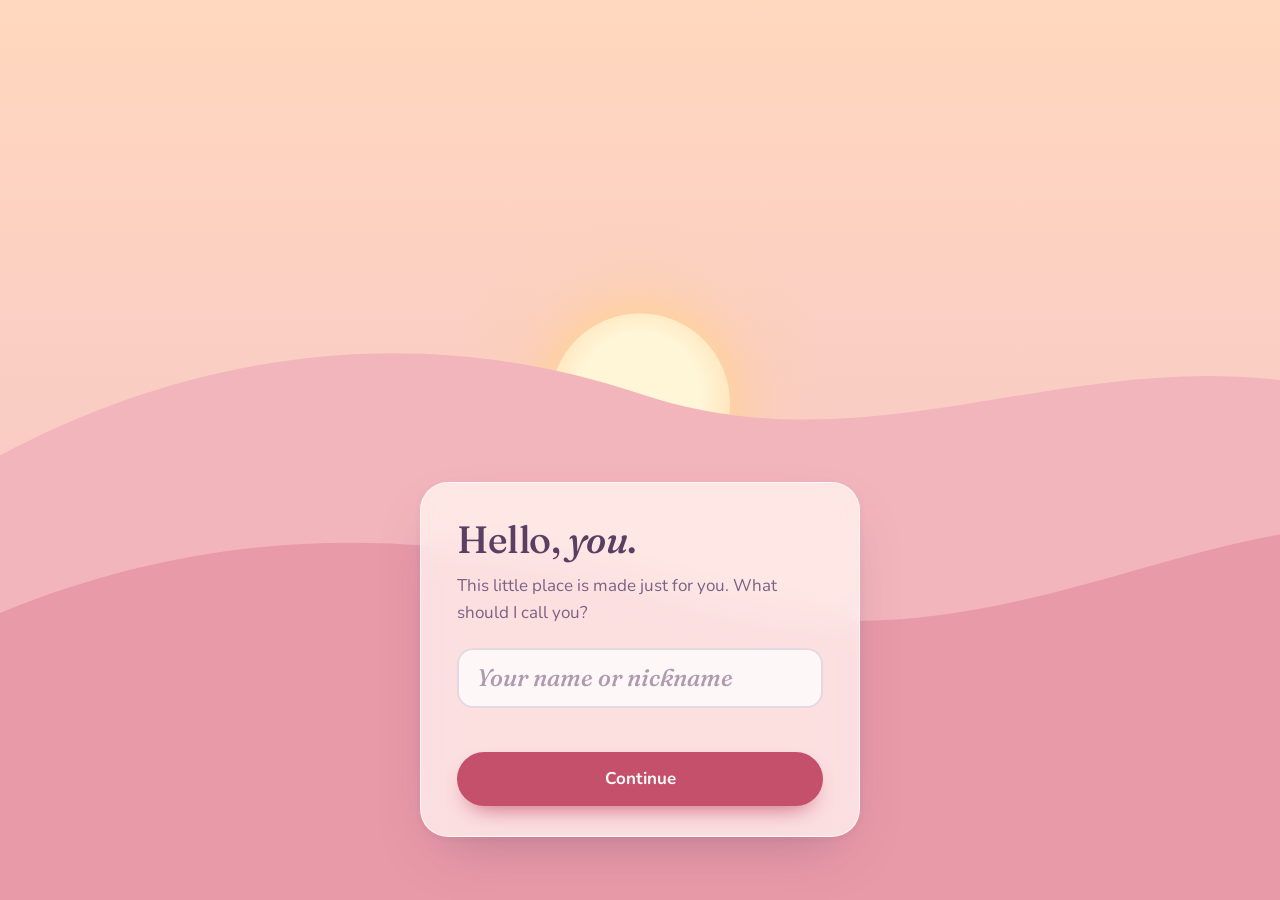
==== breathe.html @ fb9e7254 "Add Joy Jar, Breathe, and Me pages - Joy Jar: one small good thing a day becomes a paper star in a g" ====
<!doctype html>
<!--
  Little Sunshine: the "Breathe" page
  Same sky and hills as the other pages. The sun comes down to a big glowing
  circle that grows and shrinks with your breath: in 4s, hold 4s, out 6s.
  The fixed bottom navigation and the toast are added by shared.js.
-->
<html lang="en" data-sky="peach">
<head>
  <meta charset="utf-8">
  <meta name="viewport" content="width=device-width, initial-scale=1, viewport-fit=cover">
  <!-- Phone status bar color. shared.js keeps this in sync with the saved sky. -->
  <meta name="theme-color" content="#FFD8BE">
  <meta name="description" content="Just follow the circle. No rush.">
  <title>Breathe · Little Sunshine</title>

  <!-- Tiny inline SVG sun as the favicon (no external image files) -->
  <link rel="icon" href="data:image/svg+xml,%3Csvg xmlns='http://www.w3.org/2000/svg' viewBox='0 0 100 100'%3E%3Ccircle cx='50' cy='50' r='34' fill='%23FFD29A'/%3E%3Ccircle cx='50' cy='50' r='22' fill='%23FFF6D8'/%3E%3C/svg%3E">

  <!-- Fonts: Fraunces for headings, Nunito for everything else -->
  <link rel="preconnect" href="https://fonts.googleapis.com">
  <link rel="preconnect" href="https://fonts.gstatic.com" crossorigin>
  <link rel="stylesheet" href="https://fonts.googleapis.com/css2?family=Fraunces:ital,opsz,wght@0,9..144,500;1,9..144,500&family=Nunito:wght@400;600;700&display=swap">

  <link rel="stylesheet" href="styles.css">

  <!-- Loaded in <head> on purpose (no defer): shared.js checks for a saved
       profile, and breathe.js applies the saved sky before the first paint. -->
  <script src="shared.js"></script>
  <script src="breathe.js"></script>
</head>
<!-- page-home gives the shared page layout (column, nav height, toast position, entrance) -->
<body class="page-home page-breathe">

  <!-- ============ The scene: sky, sun, and two rolling hills (same as index.html) ============ -->
  <div class="scene" aria-hidden="true">
    <div class="sky"></div>

    <!-- On this page the sun sets behind the hills: the circle below takes its place -->
    <div class="sun">
      <div class="sun__glow"></div>
      <div class="sun__core"></div>
    </div>

    <svg class="hill hill--back" viewBox="0 0 400 200" preserveAspectRatio="none" focusable="false">
      <path d="M0 70 C60 40 130 30 200 52 C270 74 330 40 400 48 L400 200 L0 200 Z"/>
    </svg>
    <svg class="hill hill--front" viewBox="0 0 400 200" preserveAspectRatio="none" focusable="false">
      <path d="M0 90 C80 50 150 60 220 85 C290 110 350 70 400 60 L400 200 L0 200 Z"/>
    </svg>
  </div>

  <!-- ============ Page content (scrolls over the fixed scene) ============ -->
  <div class="home">

    <header class="home-header">
      <h1 class="joy-title">Let's breathe together</h1>
      <p class="home-date">Just follow the circle. No rush.</p>
    </header>

    <main class="home-cards">

      <!-- The breathing circle (on the sky, no card).
           breathe.js sets data-phase: idle, in, hold, out, or done. -->
      <section class="breath" id="breath" data-phase="idle" aria-labelledby="breath-title">
        <h2 class="visually-hidden" id="breath-title">Breathing circle</h2>

        <div class="breath__stage" aria-hidden="true">
          <div class="breath__glow"></div>
          <div class="breath__circle"></div>
        </div>

        <!-- Sits over the circle, but outside it, so it never grows or shrinks.
             aria-live so each phase is read out. -->
        <p class="breath__phase" id="breath-phase" aria-live="polite">Ready when you are.</p>

        <!-- role=timer is not announced on every tick -->
        <p class="breath__timer" id="breath-timer" role="timer" aria-label="Time left">1:00</p>
      </section>

      <!-- Controls -->
      <section class="card home-card breath-controls" aria-label="Breathing controls">
        <fieldset class="breath-length" id="breath-length">
          <legend class="breath-length__legend">How long?</legend>
          <div class="breath-length__pills">
            <label class="pill">
              <input class="pill__input" type="radio" name="length" value="60" checked>
              <span class="pill__label">1 minute</span>
            </label>
            <label class="pill">
              <input class="pill__input" type="radio" name="length" value="180">
              <span class="pill__label">3 minutes</span>
            </label>
            <label class="pill">
              <input class="pill__input" type="radio" name="length" value="300">
              <span class="pill__label">5 minutes</span>
            </label>
          </div>
        </fieldset>

        <button class="btn btn--primary" type="button" id="breath-start">Start</button>
        <button class="btn btn--soft" type="button" id="breath-stop" hidden>Stop</button>

        <!-- Hidden by breathe.js if the Web Audio API isn't supported -->
        <div class="breath-sound">
          <button class="btn btn--link" type="button" id="breath-sound" aria-pressed="false">Sound: off</button>
        </div>
      </section>
    </main>
  </div>

</body>
</html>
---- styles.css ----
/* =====================================================================
   Little Sunshine: styles
   Mobile first (designed at 375px), then scaled up at 720px+.
   ===================================================================== */


/* ---------------------------------------------------------------------
   1. Registered custom properties
   @property tells the browser these are colors / numbers, so they can
   be animated. That is what makes the sky gradient cross-fade smoothly
   between themes (plain CSS variables would just snap).
   --------------------------------------------------------------------- */
@property --sky-top    { syntax: '<color>';  inherits: true; initial-value: #FFD8BE; }
@property --sky-bottom { syntax: '<color>';  inherits: true; initial-value: #F7C6C7; }
@property --hill-back  { syntax: '<color>';  inherits: true; initial-value: #F3B5BC; }
@property --hill-front { syntax: '<color>';  inherits: true; initial-value: #E99AA8; }
@property --sun-core   { syntax: '<color>';  inherits: true; initial-value: #FFF6D8; }
@property --sun-edge   { syntax: '<color>';  inherits: true; initial-value: #FFD29A; }
@property --button     { syntax: '<color>';  inherits: true; initial-value: #C4506C; }
/* 0 = sun hidden behind the hills, 1 = sun high in the sky */
@property --sun-rise   { syntax: '<number>'; inherits: true; initial-value: 0; }


/* ---------------------------------------------------------------------
   2. Design tokens
   --------------------------------------------------------------------- */
:root {
  /* Text + glass card */
  --text: #5B3F63;
  --text-soft: #7C6284;
  --card: rgba(255, 251, 246, 0.72);
  --on-button: #FFFBF6;

  /* Type */
  --font-serif: "Fraunces", Georgia, "Times New Roman", serif;
  --font-sans: "Nunito", system-ui, -apple-system, "Segoe UI", Roboto, "Helvetica Neue", Arial, sans-serif;

  /* Shape */
  --radius-card: 28px;
  --radius-tile: 20px;
  --radius-input: 16px;
  --radius-pill: 999px;

  /* Motion */
  --theme-fade: 1.2s;
  --sun-speed: 1.8s;
  --ease-soft: cubic-bezier(0.22, 0.8, 0.26, 1);

  color-scheme: light;

  /* The theme colors live on <html>, so this is where they transition.
     Everything that uses var(--sky-top) etc. follows along each frame. */
  transition:
    --sky-top    var(--theme-fade) ease,
    --sky-bottom var(--theme-fade) ease,
    --hill-back  var(--theme-fade) ease,
    --hill-front var(--theme-fade) ease,
    --sun-core   var(--theme-fade) ease,
    --sun-edge   var(--theme-fade) ease,
    --button     var(--theme-fade) ease,
    --sun-rise   var(--sun-speed) var(--ease-soft);
}


/* ---------------------------------------------------------------------
   3. The four skies
   The same selectors also color the little preview tiles, because each
   tile carries its own data-sky attribute.
   --------------------------------------------------------------------- */
:root,
[data-sky="peach"] {
  --sky-top: #FFD8BE;  --sky-bottom: #F7C6C7;
  --hill-back: #F3B5BC; --hill-front: #E99AA8;
  --sun-core: #FFF6D8; --sun-edge: #FFD29A;
  --button: #C4506C;
}
[data-sky="lavender"] {
  --sky-top: #D9CCF5;  --sky-bottom: #F4D3E4;
  --hill-back: #C3B2EC; --hill-front: #A994DA;
  --sun-core: #FFF1F6; --sun-edge: #F7C6C7;
  --button: #7E5EBA;
}
[data-sky="sea"] {
  --sky-top: #CDE7F5;  --sky-bottom: #FFF1C1;
  --hill-back: #A8D3E6; --hill-front: #86BCD6;
  --sun-core: #FFFBEA; --sun-edge: #FFE39A;
  --button: #347896;
}
[data-sky="mint"] {
  --sky-top: #CFE3D4;  --sky-bottom: #FFF1C1;
  --hill-back: #AFD3B9; --hill-front: #8DBE9C;
  --sun-core: #FFFBEA; --sun-edge: #FFD8BE;
  --button: #3E7F55;
}


/* ---------------------------------------------------------------------
   4. Base
   --------------------------------------------------------------------- */
*,
*::before,
*::after { box-sizing: border-box; }

html {
  /* Shows during iOS overscroll bounce, so it matches the bottom of the sky */
  background-color: var(--sky-bottom);
  -webkit-text-size-adjust: 100%;
  text-size-adjust: 100%;
}

body {
  margin: 0;
  min-height: 100vh;
  min-height: 100svh;
  background-color: var(--sky-bottom);
  color: var(--text);
  font-family: var(--font-sans);
  font-size: 17px;
  line-height: 1.5;
  -webkit-font-smoothing: antialiased;
  -webkit-tap-highlight-color: transparent;
}

h1, p { margin: 0; }

button,
input { font: inherit; color: inherit; }

/* Clear, visible focus ring for keyboard users only */
:focus-visible {
  outline: 3px solid var(--text);
  outline-offset: 3px;
  border-radius: 6px;
}
/* Headings get focus programmatically on screen change (for screen readers);
   they should not show a ring. */
[tabindex="-1"]:focus { outline: none; }

.visually-hidden {
  position: absolute !important;
  width: 1px; height: 1px;
  padding: 0; margin: -1px;
  overflow: hidden;
  clip: rect(0 0 0 0);
  white-space: nowrap;
  border: 0;
}


/* ---------------------------------------------------------------------
   5. The scene: sky, sun, hills
   Layer order (back to front): sky, sun, back hill, front hill, card.
   --------------------------------------------------------------------- */
.scene {
  position: fixed;
  inset: 0;
  z-index: 0;
  overflow: hidden;
  pointer-events: none;
}

.sky {
  position: absolute;
  inset: 0;
  background: linear-gradient(180deg, var(--sky-top) 0%, var(--sky-bottom) 72%);
}

/* The sun. Its vertical position is driven by --sun-rise (0 to 1), which
   app.js sets per screen. Because --sun-rise is a registered number, it
   animates smoothly every time it changes. */
.sun {
  --sun-size: clamp(112px, 30vmin, 200px);
  /* Where the sun's center sits at rise 0 (hidden behind the back hill)
     and at rise 1 (high in the sky, above the card) */
  --horizon: 52svh;
  --zenith: 13svh;
  position: absolute;
  top: 0;
  left: 50%;
  width: var(--sun-size);
  height: var(--sun-size);
  z-index: 1;
  transform:
    translate(-50%, -50%)
    translateY(calc(var(--horizon) - var(--sun-rise) * (var(--horizon) - var(--zenith))));
}

.sun__core {
  position: absolute;
  inset: 0;
  border-radius: 50%;
  background: radial-gradient(circle at 50% 45%, var(--sun-core) 0 45%, var(--sun-edge) 100%);
  box-shadow: 0 0 40px 10px var(--sun-edge);
}

/* A big soft halo that grows brighter as the sun climbs */
.sun__glow {
  position: absolute;
  inset: -75%;
  border-radius: 50%;
  background: radial-gradient(circle, var(--sun-edge) 0%, transparent 62%);
  opacity: calc(0.35 + var(--sun-rise) * 0.5);
  animation: sun-breathe 7s ease-in-out infinite alternate;
}

@keyframes sun-breathe {
  from { transform: scale(0.94); }
  to   { transform: scale(1.06); }
}

.hill {
  position: absolute;
  left: 0;
  bottom: 0;
  display: block;
  width: 100%;
}
/* Tall hills: the back ridge sits ~44% down the screen, just above the card,
   and the rest shows softly through the frosted glass. */
.hill--back  { height: 76svh; z-index: 2; }
.hill--front { height: 58svh; z-index: 3; }
.hill--back  path { fill: var(--hill-back); }
.hill--front path { fill: var(--hill-front); }


/* ---------------------------------------------------------------------
   6. Stage + glass card
   Mobile: the card sits in the lower part of the screen, over the hills,
   leaving the top third for the sun. Safe-area padding clears the notch
   and home indicator.
   --------------------------------------------------------------------- */
.stage {
  position: relative;
  z-index: 4;
  min-height: 100vh;
  min-height: 100svh;
  display: flex;
  flex-direction: column;
  justify-content: flex-end;
  align-items: center;
  padding:
    max(32svh, calc(env(safe-area-inset-top) + 24px))
    max(16px, env(safe-area-inset-right))
    max(16px, env(safe-area-inset-bottom))
    max(16px, env(safe-area-inset-left));
}

.card {
  width: 100%;
  max-width: 440px;
  padding: 28px 22px 22px;
  border-radius: var(--radius-card);
  background: var(--card);
  border: 1px solid rgba(255, 255, 255, 0.65);
  -webkit-backdrop-filter: blur(18px) saturate(1.15);
  backdrop-filter: blur(18px) saturate(1.15);
  box-shadow:
    0 24px 60px -24px rgba(91, 63, 99, 0.38),
    0 2px 8px rgba(91, 63, 99, 0.06);
  overflow: hidden;
  /* app.js animates height between screens so the card resizes smoothly */
  transition: height 0.38s var(--ease-soft);
}


/* ---------------------------------------------------------------------
   7. Screens (one visible at a time, cross-fading)
   --------------------------------------------------------------------- */
.screen {
  opacity: 0;
  transform: translateY(8px);
  transition: opacity 0.26s ease, transform 0.26s ease;
}
.screen.is-visible {
  opacity: 1;
  transform: none;
  transition-duration: 0.45s;
}
.screen[hidden] { display: none; }


/* ---------------------------------------------------------------------
   8. Typography
   --------------------------------------------------------------------- */
.title {
  font-family: var(--font-serif);
  font-weight: 500;
  font-size: clamp(30px, 8.4vw, 38px);
  line-height: 1.12;
  letter-spacing: -0.01em;
  margin-bottom: 12px;
  overflow-wrap: anywhere;
}

/* The name inside a heading: italic serif */
.name-accent { font-style: italic; }

.lead {
  color: var(--text-soft);
  font-size: 17px;
  line-height: 1.55;
  margin-bottom: 22px;
}


/* ---------------------------------------------------------------------
   9. Name input + error hint
   24px font so iOS Safari does not zoom in when the field is focused.
   --------------------------------------------------------------------- */
.field-input {
  display: block;
  width: 100%;
  min-height: 60px;
  padding: 12px 18px;
  font-family: var(--font-serif);
  font-style: italic;
  font-weight: 500;
  font-size: 24px;
  line-height: 1.3;
  color: var(--text);
  background: rgba(255, 255, 255, 0.75);
  border: 2px solid rgba(91, 63, 99, 0.16);
  border-radius: var(--radius-input);
  transition: border-color 0.2s ease, box-shadow 0.2s ease;
}
.field-input::placeholder {
  color: rgba(124, 98, 132, 0.62);
  opacity: 1;
}
.field-input:focus {
  outline: none;
  border-color: var(--button);
  box-shadow: 0 0 0 4px rgba(91, 63, 99, 0.12);
}
.field-input[aria-invalid="true"] { border-color: var(--button); }

.hint {
  min-height: 24px;            /* reserves space so the button doesn't jump */
  margin: 8px 4px 12px;
  color: var(--button);        /* the accent color */
  font-size: 15px;
  font-weight: 600;
  line-height: 1.5;
}


/* ---------------------------------------------------------------------
   10. Buttons
   Pills, at least 54px tall; they squish a little when pressed.
   --------------------------------------------------------------------- */
.btn {
  appearance: none;
  display: inline-flex;
  align-items: center;
  justify-content: center;
  border: 0;
  cursor: pointer;
  font-family: var(--font-sans);
  font-weight: 700;
  font-size: 17px;
  line-height: 1.2;
  border-radius: var(--radius-pill);
  touch-action: manipulation;
  transition: transform 0.15s ease, box-shadow 0.2s ease, color 0.2s ease;
}
.btn:active { transform: scale(0.97); }

.btn--primary {
  width: 100%;
  min-height: 54px;
  padding: 14px 28px;
  background: var(--button);
  color: var(--on-button);
  box-shadow: 0 12px 24px -12px var(--button);
}

/* Text-link style button, still a 48px tap target */
.btn--link {
  min-height: 48px;
  padding: 10px 14px;
  background: none;
  color: var(--text-soft);
  font-weight: 600;
  font-size: 16px;
  text-decoration: underline;
  text-decoration-color: rgba(124, 98, 132, 0.4);
  text-underline-offset: 4px;
}
.btn--link:hover { color: var(--text); }

.actions--row {
  display: flex;
  align-items: center;
  gap: 8px;
}
.actions--row .btn--primary { flex: 1; }

.actions--stack {
  display: flex;
  flex-direction: column;
  align-items: center;
  gap: 6px;
}


/* ---------------------------------------------------------------------
   11. Sky tiles (2 x 2 radio group)
   Each tile has data-sky, so the theme blocks above give it its own
   colors for the preview and its own accent for the selected border.
   --------------------------------------------------------------------- */
.sky-grid {
  display: grid;
  grid-template-columns: 1fr 1fr;
  gap: 12px;
  margin-bottom: 20px;
}

.tile {
  display: flex;
  flex-direction: column;
  gap: 10px;
  min-height: 48px;
  padding: 8px 8px 12px;
  text-align: left;
  cursor: pointer;
  color: var(--text);
  font-family: var(--font-sans);
  font-weight: 600;
  font-size: 15px;
  line-height: 1.2;
  background: rgba(255, 255, 255, 0.5);
  border: 2px solid transparent;
  border-radius: var(--radius-tile);
  touch-action: manipulation;
  transition: border-color 0.25s ease, background-color 0.25s ease, transform 0.15s ease;
}
.tile:active { transform: scale(0.97); }
.tile[aria-checked="true"] {
  border-color: var(--button);
  background: rgba(255, 255, 255, 0.85);
}
.tile:focus-visible { border-radius: var(--radius-tile); }

.tile__label { padding: 0 4px; }

/* Mini sky preview: gradient, a tiny glowing sun, two hills */
.tile__swatch {
  position: relative;
  isolation: isolate;
  display: block;
  height: 66px;
  border-radius: 14px;
  overflow: hidden;
  background: linear-gradient(180deg, var(--sky-top), var(--sky-bottom));
}
.tile__swatch::before,
.tile__swatch::after {
  content: "";
  position: absolute;
  width: 95%;
  height: 56px;
  border-radius: 50%;
}
.tile__swatch::before {           /* back hill */
  left: -22%;
  bottom: -28px;
  background: var(--hill-back);
  z-index: 1;
}
.tile__swatch::after {            /* front hill */
  right: -24%;
  bottom: -34px;
  background: var(--hill-front);
  z-index: 2;
}
.tile__sun {
  position: absolute;
  top: 14px;
  left: 50%;
  width: 22px;
  height: 22px;
  margin-left: -11px;
  border-radius: 50%;
  background: radial-gradient(circle, var(--sun-core) 40%, var(--sun-edge) 100%);
  box-shadow: 0 0 12px 5px var(--sun-edge);
  z-index: 0;
}
.tile__check {
  position: absolute;
  top: 8px;
  right: 8px;
  z-index: 3;
  display: grid;
  place-items: center;
  width: 22px;
  height: 22px;
  border-radius: 50%;
  background: var(--button);
  color: var(--on-button);
  opacity: 0;
  transform: scale(0.6);
  transition: opacity 0.2s ease, transform 0.25s var(--ease-soft);
}
.tile__check svg {
  width: 14px;
  height: 14px;
  fill: none;
  stroke: currentColor;
  stroke-width: 2.4;
  stroke-linecap: round;
  stroke-linejoin: round;
}
.tile[aria-checked="true"] .tile__check {
  opacity: 1;
  transform: none;
}


/* ---------------------------------------------------------------------
   12. Greeting screen
   --------------------------------------------------------------------- */
.greet-time {
  color: var(--text-soft);
  font-weight: 600;
  font-size: 18px;
}

.greet-name {
  font-family: var(--font-serif);
  font-style: italic;
  font-weight: 500;
  font-size: clamp(46px, 14vw, 64px);
  line-height: 1.05;
  letter-spacing: -0.015em;
  margin: 2px 0 16px;
  overflow-wrap: anywhere;
}

.welcome {
  color: var(--text-soft);
  font-weight: 600;
  margin-bottom: 8px;
}

.message {
  font-size: 18px;
  line-height: 1.55;
}

.day-line {
  display: flex;
  align-items: center;
  gap: 10px;
  margin: 18px 0 22px;
  color: var(--text-soft);
  font-size: 15px;
}
/* a tiny sun dot before the day counter */
.day-line::before {
  content: "";
  flex: none;
  width: 10px;
  height: 10px;
  border-radius: 50%;
  background: var(--sun-edge);
  box-shadow: 0 0 8px 2px var(--sun-edge);
}


/* ---------------------------------------------------------------------
   13. Falling petals (created by app.js, removed when done)
   Outer span falls; inner <i> sways and spins. They drift in front of the
   sky and hills but behind the glass card, so the text stays easy to read.
   --------------------------------------------------------------------- */
.petals {
  position: fixed;
  inset: 0;
  z-index: 2;
  overflow: hidden;
  pointer-events: none;
}
.petal {
  position: absolute;
  top: -30px;
  left: var(--x);
  opacity: 0;
  animation: petal-fall var(--dur) linear var(--delay) forwards;
}
.petal i {
  display: block;
  width: var(--size);
  height: calc(var(--size) * 1.3);
  background: var(--c);
  border-radius: 80% 0 80% 0;
  box-shadow: inset -2px -2px 4px rgba(255, 255, 255, 0.45);
  animation: petal-sway var(--sway) ease-in-out infinite alternate;
}

@keyframes petal-fall {
  0%   { transform: translateY(0);     opacity: 0; }
  8%   { opacity: 0.95; }
  85%  { opacity: 0.9; }
  100% { transform: translateY(110vh); opacity: 0; }
}
@keyframes petal-sway {
  from { transform: translateX(-18px) rotate(-25deg); }
  to   { transform: translateX(18px)  rotate(40deg); }
}


/* ---------------------------------------------------------------------
   14. Toast
   --------------------------------------------------------------------- */
.toast {
  position: fixed;
  left: 50%;
  bottom: max(20px, calc(env(safe-area-inset-bottom) + 12px));
  z-index: 10;
  width: max-content;
  max-width: calc(100% - 32px);
  padding: 14px 22px;
  border-radius: var(--radius-pill);
  background: rgba(91, 63, 99, 0.94);
  color: var(--on-button);
  font-weight: 600;
  font-size: 15px;
  text-align: center;
  box-shadow: 0 14px 30px -12px rgba(91, 63, 99, 0.5);
  opacity: 0;
  transform: translate(-50%, 16px);
  pointer-events: none;
  transition: opacity 0.3s ease, transform 0.35s var(--ease-soft);
}
.toast.is-shown {
  opacity: 1;
  transform: translate(-50%, 0);
}


/* ---------------------------------------------------------------------
   15. Desktop (720px and up)
   Card centered, sun a little smaller and higher so it sits above it.
   --------------------------------------------------------------------- */
@media (min-width: 720px) {
  .stage {
    padding-top: 34svh;
    padding-bottom: max(7svh, env(safe-area-inset-bottom));
  }
  .card { padding: 36px 36px 30px; }
  .sun { --sun-size: clamp(130px, 20vmin, 190px); --horizon: 50svh; }
  .title { font-size: 38px; }
  .greet-name { font-size: 64px; }
}


/* ---------------------------------------------------------------------
   16. Short phones (e.g. iPhone SE, 667px tall)
   Tighten the card a little so the sun keeps some sky above it.
   --------------------------------------------------------------------- */
@media (max-width: 719px) and (max-height: 700px) {
  .stage { padding-top: max(20svh, calc(env(safe-area-inset-top) + 24px)); }
  .card { padding: 22px 18px 18px; }
  .title { font-size: 28px; margin-bottom: 8px; }
  .lead { font-size: 16px; margin-bottom: 16px; }
  .tile__swatch { height: 52px; }
  .sky-grid { gap: 10px; margin-bottom: 14px; }
  .greet-name { font-size: 44px; }
  .day-line { margin: 14px 0 16px; }
}


/* ---------------------------------------------------------------------
   17. Reduced motion
   No petals, no breathing glow, and everything else nearly instant.
   --------------------------------------------------------------------- */
@media (prefers-reduced-motion: reduce) {
  :root {
    --theme-fade: 0.15s;
    --sun-speed: 0.15s;
  }
  .sun__glow { animation: none; }
  .petals { display: none; }
  .screen,
  .screen.is-visible { transform: none; transition-duration: 0.12s; }
  .card { transition: none; }
  .btn:active,
  .tile:active { transform: none; }
}


/* =====================================================================
   18. Today page (home.html)
   Reuses the scene, .card, .greet-time, .greet-name, .btn--link and
   .toast from above. Only layout for the page, the header date, the
   card titles, and the bottom navigation is new here.
   ===================================================================== */
.page-home {
  --tabbar-height: 68px;
}

/* One centered scrolling column over the fixed sky + hills */
.home {
  position: relative;
  z-index: 4;
  width: 100%;
  max-width: 440px;
  margin: 0 auto;
  padding:
    max(9svh, calc(env(safe-area-inset-top) + 28px))
    max(16px, env(safe-area-inset-right))
    /* room so the last item isn't hidden behind the fixed nav */
    calc(var(--tabbar-height) + env(safe-area-inset-bottom) + 24px)
    max(16px, env(safe-area-inset-left));
}

/* ---- Header (directly on the sky, centered over the sun) ---- */
.home-header {
  text-align: center;
  margin-bottom: 28px;
}
.home-header .greet-name {
  margin: 2px 0 6px;
}
.home-date {
  color: var(--text-soft);
  font-size: 16px;
  font-weight: 600;
}

/* ---- Cards ---- */
.home-cards {
  display: flex;
  flex-direction: column;
  gap: 16px;
}
.home-card {
  min-height: 132px;
}
.home-card__title {
  margin: 0;
  font-family: var(--font-serif);
  font-weight: 500;
  font-size: 22px;
  line-height: 1.25;
}

/* ---- Footer link ---- */
.home-footer {
  display: flex;
  justify-content: center;
  margin-top: 20px;
}
.home-footer .btn--link {
  text-decoration-thickness: 1px;
}

/* ---- Bottom navigation ---- */
.tabbar {
  position: fixed;
  left: 0;
  right: 0;
  bottom: 0;
  z-index: 8;
  padding: 6px max(8px, env(safe-area-inset-right)) max(6px, env(safe-area-inset-bottom)) max(8px, env(safe-area-inset-left));
  background: var(--card);
  border-top: 1px solid rgba(255, 255, 255, 0.65);
  border-radius: 24px 24px 0 0;
  -webkit-backdrop-filter: blur(18px) saturate(1.15);
  backdrop-filter: blur(18px) saturate(1.15);
  box-shadow: 0 -10px 30px -18px rgba(91, 63, 99, 0.35);
}
.tabbar__inner {
  display: grid;
  grid-template-columns: repeat(4, 1fr);
  max-width: 520px;
  margin: 0 auto;
}

.tab {
  appearance: none;
  display: flex;
  flex-direction: column;
  align-items: center;
  justify-content: center;
  gap: 2px;
  min-height: 56px;
  padding: 6px 4px;
  border: 0;
  border-radius: 16px;
  background: none;
  color: var(--text-soft);
  font-family: var(--font-sans);
  font-size: 13px;
  font-weight: 700;
  line-height: 1.2;
  text-decoration: none;
  cursor: pointer;
  touch-action: manipulation;
  transition: color 0.2s ease, transform 0.15s ease;
}
.tab:active { transform: scale(0.97); }
.tab:hover { color: var(--text); }
.tab:focus-visible { border-radius: 16px; }

/* Icon sits in a small pill; the active tab's pill is tinted */
.tab__icon {
  width: 44px;
  height: 28px;
  padding: 3px 11px;
  border-radius: 999px;
  fill: none;
  stroke: currentColor;
  stroke-width: 1.8;
  stroke-linecap: round;
  stroke-linejoin: round;
  transition: background-color 0.2s ease;
}
.tab.is-active {
  color: var(--button);
}
.tab.is-active .tab__icon {
  background: rgba(255, 255, 255, 0.75);
}

/* Toast floats above the nav on this page */
.page-home .toast {
  bottom: calc(var(--tabbar-height) + env(safe-area-inset-bottom) + 14px);
}

@media (min-width: 720px) {
  .home { padding-top: 12svh; }
  .home-card { padding: 28px 32px; }
}

@media (prefers-reduced-motion: reduce) {
  .tab:active { transform: none; }
}


/* =====================================================================
   19. Quote of the day card (home.html)
   .icon-btn and .card-fallback are general so later cards can reuse them.
   ===================================================================== */
.quote {
  margin: 18px 0 0;
  text-align: center;
  transition: opacity 0.26s ease;
}
.quote.is-fading { opacity: 0; }

.quote__text {
  margin: 0;
  font-family: var(--font-serif);
  font-style: italic;
  font-weight: 500;
  font-size: 1.4rem;
  line-height: 1.45;
  color: var(--text);
  overflow-wrap: anywhere;
}

.quote__author {
  margin-top: 12px;
  color: var(--text-soft);
  font-size: 16px;
  font-weight: 600;
}
.quote__author::before { content: "— "; }

/* Kind message shown when a card's content can't load */
.card-fallback {
  margin-top: 16px;
  color: var(--text-soft);
  font-size: 16px;
  line-height: 1.55;
  text-align: center;
}

/* Row of round icon buttons */
.quote-actions {
  display: flex;
  justify-content: center;
  gap: 14px;
  margin-top: 20px;
}
.quote-actions[hidden],
.btn[hidden] { display: none; }   /* .btn sets display, which would override [hidden] */

.icon-btn {
  appearance: none;
  display: inline-grid;
  place-items: center;
  width: 48px;
  height: 48px;
  padding: 0;
  border: 0;
  border-radius: 50%;
  background: rgba(255, 255, 255, 0.6);
  color: var(--text-soft);
  cursor: pointer;
  touch-action: manipulation;
  box-shadow: 0 4px 12px -6px rgba(91, 63, 99, 0.35);
  transition: transform 0.15s ease, color 0.2s ease, background-color 0.2s ease;
}
.icon-btn:hover { color: var(--text); background: rgba(255, 255, 255, 0.85); }
.icon-btn:active { transform: scale(0.94); }
.icon-btn:focus-visible { border-radius: 50%; }
.icon-btn[hidden] { display: none; }

.icon-btn svg {
  width: 22px;
  height: 22px;
  fill: none;
  stroke: currentColor;
  stroke-width: 1.8;
  stroke-linecap: round;
  stroke-linejoin: round;
  transition: fill 0.2s ease;
}

/* Heart fills in with the sky's accent color when saved */
.icon-btn--heart[aria-pressed="true"] { color: var(--button); }
.icon-btn--heart[aria-pressed="true"] svg {
  fill: currentColor;
  animation: heart-pop 0.35s var(--ease-soft);
}
@keyframes heart-pop {
  0%   { transform: scale(0.7); }
  60%  { transform: scale(1.15); }
  100% { transform: scale(1); }
}

.quote-more {
  display: flex;
  justify-content: center;
  margin-top: 6px;
}

@media (prefers-reduced-motion: reduce) {
  .quote { transition: none; }
  .icon-btn:active { transform: none; }
  .icon-btn--heart[aria-pressed="true"] svg { animation: none; }
}


/* =====================================================================
   20. Today's little poem card (home.html)
   Reuses .quote-actions, .icon-btn--heart and .card-fallback from above.
   ===================================================================== */
.poem-card {
  position: relative;          /* anchors the corner flower */
}
.poem-card .home-card__title {
  padding-right: 52px;         /* keeps the title clear of the flower */
}

.poem {
  margin: 18px 0 0;
  font-family: var(--font-serif);
  font-style: italic;
  font-weight: 500;
  font-size: 19px;
  line-height: 1.8;
  text-align: center;
  color: var(--text);
}
.poem[hidden] { display: none; }
.poem__line { display: block; }

/* Hand-drawn-style flower: wobbly strokes in the sky's accent color */
.poem-flower {
  position: absolute;
  top: 12px;
  right: 12px;
  width: 58px;
  height: 58px;
  transform: rotate(-8deg);
  pointer-events: none;
}
.poem-flower path,
.poem-flower circle {
  stroke: var(--button);
  stroke-width: 1.6;
  stroke-linecap: round;
  stroke-linejoin: round;
}
.poem-flower__petal {
  fill: var(--button);
  fill-opacity: 0.16;
}
.poem-flower__stem {
  fill: none;
  stroke-opacity: 0.8;
}
.poem-flower__heart {
  fill: var(--sun-edge);
}


/* =====================================================================
   21. Tap for a smile (home.html)
   A big sun button on the sky. Each tap: squish, a burst of hearts and
   petals, and a new message below.
   ===================================================================== */
.smile {
  display: flex;
  flex-direction: column;
  align-items: center;
  padding: 18px 0 8px;
}

.smile__stage {
  position: relative;
  width: 160px;
  height: 160px;
}

.smile__sun {
  appearance: none;
  display: grid;
  place-items: center;
  width: 160px;
  height: 160px;
  padding: 0;
  border: 0;
  border-radius: 50%;
  cursor: pointer;
  touch-action: manipulation;
  background: radial-gradient(circle at 42% 38%, var(--sun-core) 0 42%, var(--sun-edge) 100%);
  box-shadow:
    0 0 36px 10px var(--sun-edge),
    0 14px 30px -14px rgba(91, 63, 99, 0.35);
}
.smile__sun:focus-visible {
  outline-offset: 8px;
  border-radius: 50%;
}
.smile__sun.is-squished {
  animation: smile-squish 0.45s var(--ease-soft);
}
@keyframes smile-squish {
  0%   { transform: scale(1); }
  30%  { transform: scale(0.94); }
  65%  { transform: scale(1.04); }
  100% { transform: scale(1); }
}

.smile__face {
  width: 104px;
  height: 104px;
}
.smile__line {
  fill: none;
  stroke: var(--text);
  stroke-width: 4;
  stroke-linecap: round;
}
.smile__cheek {
  fill: #F7B9C8;
  opacity: 0.7;
}

/* Burst layer sits over the button; particles start at its center */
.smile__burst {
  position: absolute;
  inset: 0;
  pointer-events: none;
  z-index: 1;
}
.smile-particle {
  position: absolute;
  top: 50%;
  left: 50%;
  width: 14px;
  height: 14px;
  margin: -7px 0 0 -7px;
  opacity: 0;
  animation: smile-burst 0.9s cubic-bezier(0.2, 0.7, 0.3, 1) var(--delay) both;
}
.smile-particle--heart {
  background: var(--button);
  clip-path: path("M7 13C7 13 0 8.6 0 4.2A3.6 3.6 0 0 1 7 2.8A3.6 3.6 0 0 1 14 4.2C14 8.6 7 13 7 13Z");
}
.smile-particle--petal {
  width: 11px;
  height: 15px;
  margin: -7px 0 0 -5px;
  background: var(--c);
  border-radius: 80% 0 80% 0;
  box-shadow: inset -2px -2px 3px rgba(255, 255, 255, 0.45);
}
@keyframes smile-burst {
  0% {
    opacity: 0;
    transform: translate(calc(var(--dx) * 0.45), calc(var(--dy) * 0.45)) scale(0.4) rotate(0deg);
  }
  18% { opacity: 1; }
  100% {
    opacity: 0;
    transform: translate(var(--dx), var(--dy)) scale(1) rotate(var(--rot));
  }
}

.smile__message {
  max-width: 320px;
  min-height: 3.2em;            /* room for two lines, so nothing jumps */
  margin-top: 26px;
  font-family: var(--font-serif);
  font-style: italic;
  font-weight: 500;
  font-size: 20px;
  line-height: 1.45;
  text-align: center;
  color: var(--text);
}
.smile__message.is-new {
  animation: smile-message-in 0.45s ease both;
}
@keyframes smile-message-in {
  from { opacity: 0; transform: translateY(6px); }
  to   { opacity: 1; transform: none; }
}

@media (prefers-reduced-motion: reduce) {
  .smile__sun.is-squished,
  .smile__message.is-new { animation: none; }
  .smile__burst { display: none; }
}


/* =====================================================================
   22. A tiny kindness card (home.html)
   A native checkbox restyled as a big round button, with a tick that
   draws itself in. Animations only run once .kindness has .is-live, so
   a task already done today shows as checked without replaying.
   ===================================================================== */
.kindness {
  margin-top: 18px;
}

/* The whole row is the tap target */
.kindness__row {
  display: flex;
  align-items: center;
  gap: 16px;
  min-height: 56px;
  cursor: pointer;
  -webkit-tap-highlight-color: transparent;
}

.kindness__box {
  position: relative;
  flex: none;
  width: 48px;
  height: 48px;
}

.kindness__input {
  appearance: none;
  -webkit-appearance: none;
  display: block;
  width: 48px;
  height: 48px;
  margin: 0;
  border: 2px solid var(--button);
  border-radius: 50%;
  background: rgba(255, 255, 255, 0.7);
  cursor: pointer;
}
.kindness__input:checked {
  background: var(--button);
}
.kindness__input:focus-visible {
  outline: 3px solid var(--text);
  outline-offset: 3px;
  border-radius: 50%;
}

/* Tick drawn over the circle; it "draws in" when checked */
.kindness__tick {
  position: absolute;
  inset: 0;
  width: 48px;
  height: 48px;
  padding: 9px;
  pointer-events: none;
  fill: none;
  stroke: var(--on-button);
  stroke-width: 2.6;
  stroke-linecap: round;
  stroke-linejoin: round;
  stroke-dasharray: 20;
  stroke-dashoffset: 20;
}
.kindness__input:checked + .kindness__tick {
  stroke-dashoffset: 0;
}

.kindness__task {
  font-size: 18px;
  font-weight: 600;
  line-height: 1.4;
  color: var(--text);
}

.kindness__done {
  min-height: 1.5em;            /* reserves the line so nothing jumps */
  margin-top: 12px;
  color: var(--button);
  font-family: var(--font-serif);
  font-style: italic;
  font-weight: 500;
  font-size: 18px;
}
.kindness__done:empty { opacity: 0; }

.kindness__count {
  margin-top: 4px;
  color: var(--text-soft);
  font-size: 16px;
}

/* ---- Motion (only after first paint) ---- */
.kindness.is-live .kindness__input {
  transition: background-color 0.25s ease;
}
.kindness.is-live .kindness__input:checked {
  animation: kindness-pop 0.4s var(--ease-soft);
}
.kindness.is-live .kindness__tick {
  transition: stroke-dashoffset 0.35s ease 0.08s;
}
.kindness.is-live .kindness__done {
  transition: opacity 0.35s ease;
}
@keyframes kindness-pop {
  0%   { transform: scale(1); }
  40%  { transform: scale(0.9); }
  75%  { transform: scale(1.06); }
  100% { transform: scale(1); }
}

@media (prefers-reduced-motion: reduce) {
  .kindness.is-live .kindness__input:checked { animation: none; }
  .kindness.is-live .kindness__tick { transition: none; }
}


/* =====================================================================
   23. Today's art card (home.html)
   The SVG comes from art.js. .btn--soft is a quieter pill button that
   sits next to .btn--primary.
   ===================================================================== */
.art-frame {
  margin-top: 18px;
  width: 100%;
  aspect-ratio: 4 / 5;
  border-radius: 20px;
  overflow: hidden;
  background: var(--sky-bottom);   /* shows for a moment before the SVG arrives */
  box-shadow: 0 12px 28px -18px rgba(91, 63, 99, 0.45);
  transition: opacity 0.22s ease;
}
.art-frame.is-fading { opacity: 0; }
.art-frame[hidden] { display: none; }
.art-frame svg {
  display: block;
  width: 100%;
  height: 100%;
}

.art-actions {
  display: flex;
  flex-direction: column;
  gap: 10px;
  margin-top: 18px;
}
.art-actions[hidden] { display: none; }

.btn--soft {
  width: 100%;
  min-height: 54px;
  padding: 14px 28px;
  background: rgba(255, 255, 255, 0.72);
  color: var(--text);
  box-shadow: inset 0 0 0 2px rgba(91, 63, 99, 0.12);
}
.btn--soft:hover { background: rgba(255, 255, 255, 0.9); }

.btn:disabled {
  opacity: 0.6;
  cursor: progress;
}

@media (prefers-reduced-motion: reduce) {
  .art-frame { transition: none; }
}


/* =====================================================================
   24. Today page polish: entrance and breathing sun (home.html)
   CSS animations run once when the page loads, never again on scroll.
   `backwards` holds the "before" state during each delay and leaves no
   styles behind afterwards.
   ===================================================================== */

/* Header first, then each section 80ms after the one before */
.page-home .home-header {
  animation: home-enter 0.7s var(--ease-soft) backwards;
}
.page-home .home-cards > *,
.page-home .home-footer {
  animation: home-enter 0.6s var(--ease-soft) backwards;
  animation-delay: calc(250ms + var(--enter-step, 0) * 80ms);
}
.page-home .home-cards > :nth-child(1) { --enter-step: 0; }
.page-home .home-cards > :nth-child(2) { --enter-step: 1; }
.page-home .home-cards > :nth-child(3) { --enter-step: 2; }
.page-home .home-cards > :nth-child(4) { --enter-step: 3; }
.page-home .home-cards > :nth-child(5) { --enter-step: 4; }
.page-home .home-cards > :nth-child(6) { --enter-step: 5; }
.page-home .home-footer              { --enter-step: 5; }

@keyframes home-enter {
  from { opacity: 0; transform: translateY(14px); }
  to   { opacity: 1; transform: none; }
}

/* The sun behind the header breathes slowly: one full breath every 6s */
.page-home .sun__glow {
  animation: home-sun-breathe 6s ease-in-out infinite;
}
@keyframes home-sun-breathe {
  0%, 100% { transform: scale(0.94); opacity: 0.7; }
  50%      { transform: scale(1.1);  opacity: 1; }
}

/* Text on the Today page stays at 16px or more (nav labels included),
   so the nav gets a little taller to fit them */
.page-home { --tabbar-height: 76px; }
.page-home .toast { font-size: 16px; }
.tab { min-height: 62px; font-size: 16px; }

@media (prefers-reduced-motion: reduce) {
  .page-home .home-header,
  .page-home .home-cards > *,
  .page-home .home-footer,
  .page-home .sun__glow { animation: none; }
}


/* =====================================================================
   25. Joy Jar page (joy.html)
   Uses the Today page layout (body has .page-home too), .card,
   .home-card__title, .btn--primary / --soft / --link and the toast.
   ===================================================================== */
.joy-title {
  font-family: var(--font-serif);
  font-style: italic;
  font-weight: 500;
  font-size: clamp(40px, 11vw, 52px);
  line-height: 1.1;
  letter-spacing: -0.015em;
  margin: 0 0 6px;
}

/* ---- The jar ---- */
.jar {
  display: flex;
  flex-direction: column;
  align-items: center;
}

.jar__svg {
  display: block;
  width: min(72%, 260px);
  height: auto;
  overflow: visible;
}

.jar__shadow { fill: rgba(91, 63, 99, 0.16); }

.jar__glass {
  fill: rgba(255, 255, 255, 0.28);
  stroke: rgba(255, 255, 255, 0.92);
  stroke-width: 3;
  /* a faint darker edge so the glass reads on pale hills too */
  filter: drop-shadow(0 0 1px rgba(91, 63, 99, 0.35)) drop-shadow(0 10px 18px rgba(91, 63, 99, 0.18));
}

.jar__shine {
  fill: none;
  stroke: rgba(255, 255, 255, 0.85);
  stroke-width: 6;
  stroke-linecap: round;
}
.jar__shine--soft { stroke: rgba(255, 255, 255, 0.5); stroke-width: 4; }
.jar__shine--dot  { stroke: rgba(255, 255, 255, 0.55); stroke-width: 4; }

.jar__lid-top {
  fill: rgba(255, 251, 246, 0.95);
  stroke: rgba(91, 63, 99, 0.22);
  stroke-width: 1.5;
}
.jar__lid-line {
  fill: none;
  stroke: rgba(91, 63, 99, 0.12);
  stroke-width: 1.5;
  stroke-linecap: round;
}
.jar__ribbon { fill: var(--button); }

.jar__empty {
  margin-top: 10px;
  color: var(--text-soft);
  font-family: var(--font-serif);
  font-style: italic;
  font-weight: 500;
  font-size: 18px;
  text-align: center;
}

/* ---- Paper stars ---- */
.jar-star {
  transform-box: fill-box;
  transform-origin: center;
}
.jar-star__paper {
  fill: var(--c);
  stroke: var(--c);           /* same color, round joins: soft puffy points */
  stroke-width: 3;
  stroke-linejoin: round;
  filter: drop-shadow(0 1px 0.6px rgba(91, 63, 99, 0.35));
}
.jar-star__folds {
  fill: none;
  stroke: rgba(255, 255, 255, 0.5);
  stroke-width: 0.8;
  stroke-linecap: round;
}

/* Falls in from under the lid, spinning a little, and lands with a soft bounce */
.jar-star.is-dropping {
  animation: star-drop 0.95s cubic-bezier(0.45, 0, 0.7, 0.4) both;
}
@keyframes star-drop {
  0%   { transform: translateY(var(--drop)) rotate(calc(var(--turn) * -3)); opacity: 0; }
  12%  { opacity: 1; }
  62%  { transform: translateY(0) rotate(0deg); animation-timing-function: ease-out; }
  78%  { transform: translateY(-9px) rotate(6deg); animation-timing-function: ease-in; }
  90%  { transform: translateY(0) rotate(0deg); animation-timing-function: ease-out; }
  95%  { transform: translateY(-2px); animation-timing-function: ease-in; }
  100% { transform: translateY(0); }
}

/* The lid gives a tiny hop as a star goes in */
.jar__lid {
  transform-box: fill-box;
  transform-origin: center bottom;
}
.jar__lid.is-bumped { animation: lid-bump 0.5s var(--ease-soft); }
@keyframes lid-bump {
  0%   { transform: translateY(0) rotate(0deg); }
  35%  { transform: translateY(-7px) rotate(-3deg); }
  100% { transform: translateY(0) rotate(0deg); }
}

/* ---- Writing a joy ---- */
.joy-form { margin-top: 16px; }

/* 18px so iOS Safari does not zoom in when the field is focused */
.joy-input {
  display: block;
  width: 100%;
  min-height: 108px;
  padding: 14px 16px;
  resize: vertical;
  font: inherit;
  font-size: 18px;
  line-height: 1.45;
  color: var(--text);
  background: rgba(255, 255, 255, 0.75);
  border: 2px solid rgba(91, 63, 99, 0.16);
  border-radius: var(--radius-input);
  transition: border-color 0.2s ease, box-shadow 0.2s ease;
}
.joy-input::placeholder {
  color: rgba(124, 98, 132, 0.62);
  opacity: 1;
}
.joy-input:focus {
  outline: none;
  border-color: var(--button);
  box-shadow: 0 0 0 4px rgba(91, 63, 99, 0.12);
}
.joy-input[aria-invalid="true"] { border-color: var(--button); }

.joy-form__meta {
  display: flex;
  justify-content: space-between;
  align-items: baseline;
  gap: 12px;
  min-height: 24px;             /* reserves the line so the button doesn't jump */
  margin: 8px 4px 12px;
  font-size: 16px;
}
.joy-hint {
  color: var(--button);
  font-weight: 600;
}
.joy-count {
  margin-left: auto;
  color: var(--text-soft);
  font-variant-numeric: tabular-nums;
}

/* ---- Pick a memory ---- */
.joy-memories {
  display: flex;
  flex-direction: column;
  gap: 16px;
}
.joy-memories[hidden] { display: none; }

.memory {
  margin: 0;
  text-align: center;
  transition: opacity 0.24s ease;
}
.memory[hidden] { display: none; }
.memory.is-fading { opacity: 0; }

.memory__date {
  color: var(--text-soft);
  font-size: 16px;
  font-weight: 600;
}
.memory__text {
  margin: 10px 0 0;
  font-family: var(--font-serif);
  font-style: italic;
  font-weight: 500;
  font-size: 1.35rem;
  line-height: 1.45;
  overflow-wrap: anywhere;
}

/* ---- See all ---- */
.joy-all {
  display: flex;
  justify-content: center;
  margin-top: -8px;
}
.joy-list-card[hidden] { display: none; }

.joy-list {
  list-style: none;
  margin: 12px 0 0;
  padding: 0;
}
.joy-list__item {
  display: flex;
  align-items: center;
  gap: 12px;
  padding: 14px 0;
  border-top: 1px solid rgba(91, 63, 99, 0.1);
}
.joy-list__item:first-child { border-top: 0; }

.joy-list__words {
  flex: 1;
  min-width: 0;
}
.joy-list__text {
  font-size: 17px;
  line-height: 1.45;
  overflow-wrap: anywhere;
}
.joy-list__date {
  margin-top: 2px;
  color: var(--text-soft);
  font-size: 16px;
}

/* Quiet until armed: the first tap turns it into "Delete?" in the accent color */
.joy-list__delete {
  appearance: none;
  flex: none;
  min-width: 76px;
  min-height: 44px;
  padding: 8px 12px;
  border: 0;
  border-radius: var(--radius-pill);
  background: rgba(255, 255, 255, 0.6);
  color: var(--text-soft);
  font-family: var(--font-sans);
  font-weight: 700;
  font-size: 16px;
  cursor: pointer;
  touch-action: manipulation;
  transition: background-color 0.2s ease, color 0.2s ease;
}
.joy-list__delete:hover { color: var(--text); background: rgba(255, 255, 255, 0.85); }
.joy-list__delete.is-armed {
  background: var(--button);
  color: var(--on-button);
}

@media (prefers-reduced-motion: reduce) {
  .jar-star.is-dropping,
  .jar__lid.is-bumped { animation: none; }
  .memory { transition: none; }
}


/* =====================================================================
   26. Breathe page (breathe.html)
   Uses the Today page layout (body has .page-home too), .joy-title,
   .card, .btn--primary / --soft / --link.
   The circle's size follows data-phase on .breath; --phase-ms (set by
   breathe.js) is how long each change takes: 4s in, 4s hold, 6s out.
   ===================================================================== */
.page-breathe {
  overflow-x: clip;             /* the glow may reach past the screen edge; never scroll sideways */
}

.breath {
  --breath-size: min(74vw, 300px);
  --rest: 0.6;                  /* circle size between breaths */
  --phase-ms: 900ms;
  display: grid;
  justify-items: center;
}

/* Circle and phase text share one grid cell, so the text sits on the circle */
.breath__stage,
.breath__phase {
  grid-area: 1 / 1;
}

.breath__stage {
  position: relative;
  width: var(--breath-size);
  height: var(--breath-size);
}

.breath__circle,
.breath__glow {
  position: absolute;
  border-radius: 50%;
  transform: scale(var(--rest));
  transition:
    transform var(--phase-ms) ease-in-out,
    opacity var(--phase-ms) ease-in-out;
}

/* Colored like the sun */
.breath__circle {
  inset: 0;
  background: radial-gradient(circle at 50% 45%, var(--sun-core) 0 42%, var(--sun-edge) 100%);
  box-shadow: 0 0 50px 14px var(--sun-edge);
}

.breath__glow {
  inset: -30%;
  background: radial-gradient(circle, var(--sun-edge) 0%, transparent 62%);
  opacity: 0.55;
}

.breath__phase {
  align-self: center;
  z-index: 1;
  max-width: calc(var(--breath-size) * 0.72);
  font-family: var(--font-serif);
  font-style: italic;
  font-weight: 500;
  font-size: clamp(24px, 7vw, 30px);
  line-height: 1.25;
  text-align: center;
}

.breath__timer {
  margin-top: 14px;
  color: var(--text-soft);
  font-size: 18px;
  font-weight: 700;
  font-variant-numeric: tabular-nums;
}

/* ---- Phases ---- */
.breath[data-phase="in"] .breath__circle,
.breath[data-phase="hold"] .breath__circle,
.breath[data-phase="in"] .breath__glow,
.breath[data-phase="hold"] .breath__glow {
  transform: scale(1);
}
.breath[data-phase="in"] .breath__glow,
.breath[data-phase="hold"] .breath__glow { opacity: 1; }

/* Between sessions the small sun breathes very slowly by itself.
   It animates `scale`, not `transform`, so it never fights the phase
   transitions (removing a transform animation would skip the ease). */
.breath[data-phase="idle"] .breath__circle {
  animation: breath-idle 6s ease-in-out infinite;
}
@keyframes breath-idle {
  0%, 100% { scale: 1; }
  50%      { scale: 1.06; }
}

/* Finished: the circle settles and softly fades, the message fades in */
.breath[data-phase="done"] .breath__circle { opacity: 0.6; }
.breath[data-phase="done"] .breath__glow   { opacity: 0.3; }
/* Longer messages on the small circle: narrower and a little smaller */
.breath[data-phase="idle"] .breath__phase,
.breath[data-phase="done"] .breath__phase {
  max-width: calc(var(--breath-size) * 0.56);
  font-size: clamp(20px, 5.6vw, 23px);
}
.breath[data-phase="done"] .breath__phase {
  animation: breath-done 2.4s ease both;
}
@keyframes breath-done {
  from { opacity: 0; }
  to   { opacity: 1; }
}

/* ---- Controls ---- */
.breath-controls {
  display: flex;
  flex-direction: column;
  gap: 12px;
}

.breath-length {
  margin: 0 0 6px;
  padding: 0;
  border: 0;
  min-width: 0;
}
.breath-length__legend {
  padding: 0;
  margin-bottom: 10px;
  font-family: var(--font-serif);
  font-weight: 500;
  font-size: 22px;
  line-height: 1.25;
}
.breath-length__pills {
  display: grid;
  grid-template-columns: repeat(3, 1fr);
  gap: 8px;
}
.breath-length:disabled { opacity: 0.55; }

/* A native radio, restyled as a pill */
.pill {
  position: relative;
  display: block;
  cursor: pointer;
}
.pill__input {
  position: absolute;
  inset: 0;
  opacity: 0;
  margin: 0;
  cursor: inherit;
}
.pill__label {
  display: flex;
  align-items: center;
  justify-content: center;
  min-height: 48px;
  padding: 8px 6px;
  border-radius: var(--radius-pill);
  background: rgba(255, 255, 255, 0.6);
  box-shadow: inset 0 0 0 2px rgba(91, 63, 99, 0.12);
  color: var(--text-soft);
  font-weight: 700;
  font-size: 16px;
  text-align: center;
  transition: background-color 0.2s ease, color 0.2s ease, box-shadow 0.2s ease;
}
.pill__input:checked + .pill__label {
  background: var(--button);
  color: var(--on-button);
  box-shadow: 0 8px 18px -10px var(--button);
}
.pill__input:focus-visible + .pill__label {
  outline: 3px solid var(--text);
  outline-offset: 3px;
}
.pill__input:disabled { cursor: default; }

.breath-sound {
  display: flex;
  justify-content: center;
}
.breath-sound[hidden] { display: none; }

/* ---- Reduced motion: the circle stays one size and breathes in light instead ---- */
@media (prefers-reduced-motion: reduce) {
  .breath__circle,
  .breath__glow,
  .breath[data-phase] .breath__circle,
  .breath[data-phase] .breath__glow {
    transform: scale(0.84);
    animation: none;
  }
  .breath__circle { opacity: 0.55; }
  .breath__glow   { opacity: 0.2; }
  .breath[data-phase="in"] .breath__circle,
  .breath[data-phase="hold"] .breath__circle { opacity: 1; }
  .breath[data-phase="in"] .breath__glow,
  .breath[data-phase="hold"] .breath__glow { opacity: 1; }
  .breath[data-phase="done"] .breath__circle { opacity: 0.7; }
  .breath[data-phase="done"] .breath__phase { animation: none; }
}


/* =====================================================================
   27. Me page (me.html)
   Uses the Today page layout (body has .page-home too), .greet-name,
   .card, .home-card__title, the buttons, .card-fallback, and the
   .joy-list rows (for favorites).
   Mood colors are the same in every sky, and none of them reads as
   "bad": low moods are soft cool colors, not grey or red.
   ===================================================================== */
.page-me {
  --mood-very-low: #C9C0EA;   /* soft lavender */
  --mood-low:      #B9D5EC;   /* soft blue */
  --mood-okay:     #F4E2A6;   /* butter */
  --mood-good:     #F9C7A2;   /* peach */
  --mood-great:    #F4A7BD;   /* pink */
}
[data-mood="very-low"] { --mood: var(--mood-very-low); }
[data-mood="low"]      { --mood: var(--mood-low); }
[data-mood="okay"]     { --mood: var(--mood-okay); }
[data-mood="good"]     { --mood: var(--mood-good); }
[data-mood="great"]    { --mood: var(--mood-great); }

.page-me .home-header .greet-name { margin-bottom: 4px; }

/* ---- Mood check-in: five faces ---- */
.moods {
  display: grid;
  grid-template-columns: repeat(5, 1fr);
  gap: 4px;
  margin: 16px 0 0;
  padding: 0;
  border: 0;
  min-width: 0;
}

/* A native radio under each face; the whole label is the tap target */
.mood {
  position: relative;
  display: flex;
  flex-direction: column;
  align-items: center;
  gap: 6px;
  padding: 6px 0 4px;
  border-radius: 18px;
  cursor: pointer;
  -webkit-tap-highlight-color: transparent;
}
.mood__input {
  position: absolute;
  inset: 0;
  width: 100%;
  height: 100%;
  margin: 0;
  opacity: 0;
  cursor: inherit;
}

.mood__face {
  display: block;
  width: min(54px, 100%);
  height: auto;
  border-radius: 50%;
  transition: transform 0.2s var(--ease-soft), box-shadow 0.2s ease;
}
.face__head  { fill: var(--mood); }
.face__cheek { fill: rgba(244, 143, 168, 0.35); }
.face__eye   { fill: var(--text); }
.face__line {
  fill: none;
  stroke: var(--text);
  stroke-width: 4;
  stroke-linecap: round;
  stroke-linejoin: round;
}
.face__mouth { fill: var(--text); }

.mood__label {
  color: var(--text-soft);
  font-size: 16px;
  font-weight: 600;
  line-height: 1.15;
  text-align: center;
}

.mood:hover .mood__face { transform: translateY(-2px); }
.mood__input:checked ~ .mood__face {
  transform: scale(1.08);
  box-shadow: 0 0 0 3px var(--card), 0 0 0 6px var(--button);
}
.mood__input:checked ~ .mood__label {
  color: var(--text);
  font-weight: 700;
}
.mood__input:focus-visible ~ .mood__face {
  outline: 3px solid var(--text);
  outline-offset: 7px;
}

.mood-reply {
  margin-top: 14px;
  color: var(--text);
  font-family: var(--font-serif);
  font-style: italic;
  font-weight: 500;
  font-size: 18px;
  line-height: 1.5;
  text-align: center;
}
.mood-reply:empty { display: none; }

/* ---- Your week: seven soft dots ---- */
.week {
  display: grid;
  grid-template-columns: repeat(7, 1fr);
  gap: 4px;
  margin: 16px 0 0;
  padding: 0;
  list-style: none;
}
.week__day {
  display: flex;
  flex-direction: column;
  align-items: center;
  gap: 8px;
}
/* No check-in: just a light outline, never a "bad" mark */
.week__dot {
  width: 30px;
  height: 30px;
  border-radius: 50%;
  border: 2px dashed rgba(91, 63, 99, 0.2);
}
.week__day[data-mood] .week__dot {
  border: 0;
  background: var(--mood);
  box-shadow: inset 0 -3px 6px rgba(91, 63, 99, 0.1), 0 4px 10px -6px rgba(91, 63, 99, 0.5);
}
.week__letter {
  color: var(--text-soft);
  font-size: 16px;
  font-weight: 600;
}
.week__day.is-today .week__letter {
  color: var(--button);
  font-weight: 700;
}

/* ---- Little numbers ---- */
.numbers {
  display: grid;
  grid-template-columns: repeat(3, 1fr);
  gap: 10px;
  margin: 16px 0 0;
}
.numbers__item {
  display: flex;
  flex-direction: column-reverse;   /* number on top, label under it */
  align-items: center;
  gap: 2px;
  padding: 14px 6px;
  border-radius: 20px;
  background: rgba(255, 255, 255, 0.55);
  text-align: center;
}
.numbers__value {
  margin: 0;
  color: var(--button);
  font-family: var(--font-serif);
  font-weight: 500;
  font-size: 32px;
  line-height: 1.1;
  font-variant-numeric: tabular-nums;
}
.numbers__label {
  color: var(--text-soft);
  font-size: 16px;
  font-weight: 600;
  line-height: 1.25;
}

/* ---- Favorites (rows styled like the joy list) ---- */
.favorites[hidden] { display: none; }
.favorites__text--quote,
.favorites__text--poem {
  font-family: var(--font-serif);
  font-style: italic;
}
.favorites__text--poem { white-space: pre-line; }   /* one line per poem line */
.favorites__empty { margin-top: 12px; }

/* ---- Settings ---- */
.settings {
  list-style: none;
  margin: 10px 0 0;
  padding: 0;
}
.settings li + li { border-top: 1px solid rgba(91, 63, 99, 0.1); }

.settings__row {
  appearance: none;
  display: flex;
  align-items: center;
  justify-content: space-between;
  gap: 12px;
  width: 100%;
  min-height: 56px;
  padding: 8px 2px;
  border: 0;
  background: none;
  color: var(--text);
  font-family: var(--font-sans);
  font-size: 17px;
  font-weight: 600;
  text-align: left;
  text-decoration: none;
  cursor: pointer;
  touch-action: manipulation;
}
.settings__row:focus-visible { border-radius: 12px; }
.settings__chevron {
  color: var(--text-soft);
  font-size: 26px;
  line-height: 1;
}

/* On/off switch; its state comes from aria-checked on the row */
.switch {
  position: relative;
  flex: none;
  width: 52px;
  height: 32px;
  border-radius: var(--radius-pill);
  background: rgba(91, 63, 99, 0.18);
  transition: background-color 0.2s ease;
}
.switch__knob {
  position: absolute;
  top: 3px;
  left: 3px;
  width: 26px;
  height: 26px;
  border-radius: 50%;
  background: #fff;
  box-shadow: 0 2px 6px rgba(91, 63, 99, 0.3);
  transition: transform 0.22s var(--ease-soft);
}
[aria-checked="true"] .switch { background: var(--button); }
[aria-checked="true"] .switch__knob { transform: translateX(20px); }

.reset {
  display: flex;
  justify-content: center;
  margin-top: 10px;
  padding-top: 8px;
  border-top: 1px solid rgba(91, 63, 99, 0.1);
}
.reset__open[hidden] { display: none; }

.reset__confirm {
  width: 100%;
  padding: 16px;
  border-radius: 20px;
  background: rgba(255, 255, 255, 0.6);
  text-align: center;
}
.reset__confirm[hidden] { display: none; }
.reset__question {
  font-size: 17px;
  font-weight: 600;
  line-height: 1.45;
}
.reset__actions {
  display: flex;
  flex-direction: column;
  gap: 10px;
  margin-top: 14px;
}

/* ---- Support: calm and warm, not an alarm ---- */
.support {
  text-align: center;
  background:
    radial-gradient(circle at 50% 0%, color-mix(in srgb, var(--sun-core) 70%, transparent), transparent 70%),
    var(--card);
}
.support__icon {
  display: block;
  width: 40px;
  height: 40px;
  margin: 0 auto 8px;
  fill: var(--sun-edge);
  stroke: var(--button);
  stroke-width: 1.8;
  stroke-linejoin: round;
}
.support__title {
  margin: 0;
  font-family: var(--font-serif);
  font-weight: 500;
  font-size: 22px;
  line-height: 1.3;
}
.support__text {
  margin-top: 4px;
  color: var(--text-soft);
  font-size: 17px;
  line-height: 1.5;
}
.support__link {
  margin-top: 16px;
  text-decoration: none;
}

@media (prefers-reduced-motion: reduce) {
  .mood__face,
  .switch,
  .switch__knob { transition: none; }
  .mood:hover .mood__face,
  .mood__input:checked ~ .mood__face { transform: none; }
}
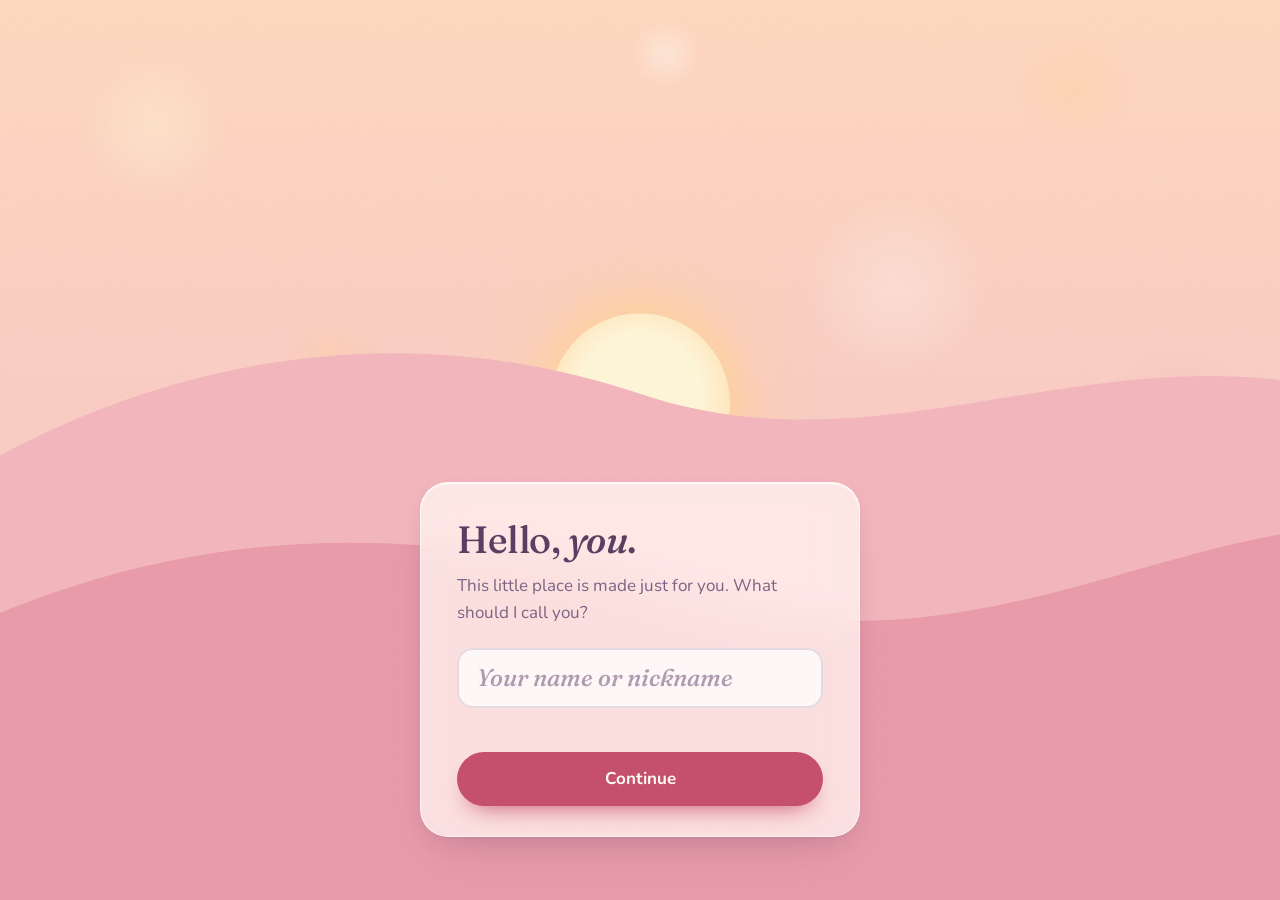
==== commit 0957e191: "Premium polish: paper grain, floating light, shared headers, layered cards, nav glow, page fade, hap" ====
--- a/breathe.html
+++ b/breathe.html
@@ -54,8 +54,9 @@
   <div class="home">
 
     <header class="home-header">
-      <h1 class="joy-title">Let's breathe together</h1>
-      <p class="home-date">Just follow the circle. No rush.</p>
+      <p class="page-eyebrow">A quiet minute</p>
+      <h1 class="page-title">Let's breathe together</h1>
+      <p class="page-lead">Just follow the circle. No rush.</p>
     </header>
 
     <main class="home-cards">
--- a/styles.css
+++ b/styles.css
@@ -223,6 +223,51 @@
 .hill--front path { fill: var(--hill-front); }
 
 
+/* ---- Paper grain: a very faint noise over the sky, sun, and hills,
+   so the gradients feel soft and printed. The noise is an SVG
+   feTurbulence tile; opacity keeps it at 5%. ---- */
+.scene::after {
+  content: "";
+  position: absolute;
+  inset: 0;
+  z-index: 5;
+  pointer-events: none;
+  opacity: 0.05;
+  background-image: url("data:image/svg+xml,%3Csvg xmlns='http://www.w3.org/2000/svg' width='180' height='180'%3E%3Cfilter id='n'%3E%3CfeTurbulence type='fractalNoise' baseFrequency='0.85' numOctaves='3' stitchTiles='stitch'/%3E%3CfeColorMatrix type='saturate' values='0'/%3E%3C/filter%3E%3Crect width='100%25' height='100%25' filter='url(%23n)'/%3E%3C/svg%3E");
+  background-size: 180px 180px;
+}
+
+/* ---- Floating light: soft bokeh circles drifting very slowly in the
+   sky, behind the sun and hills. shared.js adds them and sets each
+   one's --x, --y, --size, --c, --o, --dur, --delay, --dx and --dy. ---- */
+.bokeh-layer {
+  position: absolute;
+  inset: 0;
+  pointer-events: none;
+}
+.bokeh {
+  position: absolute;
+  left: var(--x);
+  top: var(--y);
+  width: var(--size);
+  height: var(--size);
+  margin: calc(var(--size) / -2) 0 0 calc(var(--size) / -2);
+  border-radius: 50%;
+  background: radial-gradient(circle, var(--c) 0%, color-mix(in srgb, var(--c) 45%, transparent) 42%, transparent 70%);
+  opacity: var(--o);
+  filter: blur(4px);
+  animation: bokeh-drift var(--dur) ease-in-out var(--delay) infinite alternate;
+  will-change: transform;
+}
+@keyframes bokeh-drift {
+  from { transform: translate(0, 0) scale(1); }
+  to   { transform: translate(var(--dx), var(--dy)) scale(1.08); }
+}
+@media (prefers-reduced-motion: reduce) {
+  .bokeh-layer { display: none; }
+}
+
+
 /* ---------------------------------------------------------------------
    6. Stage + glass card
    Mobile: the card sits in the lower part of the screen, over the hills,
@@ -254,9 +299,13 @@
   border: 1px solid rgba(255, 255, 255, 0.65);
   -webkit-backdrop-filter: blur(18px) saturate(1.15);
   backdrop-filter: blur(18px) saturate(1.15);
+  /* Layered shadow (contact, soft lift, long fall) plus a thin white
+     highlight along the top edge, like light catching the glass */
   box-shadow:
-    0 24px 60px -24px rgba(91, 63, 99, 0.38),
-    0 2px 8px rgba(91, 63, 99, 0.06);
+    inset 0 1px 0 rgba(255, 255, 255, 0.9),
+    0 1px 2px rgba(91, 63, 99, 0.06),
+    0 8px 24px -8px rgba(91, 63, 99, 0.18),
+    0 24px 48px -24px rgba(91, 63, 99, 0.22);
   overflow: hidden;
   /* app.js animates height between screens so the card resizes smoothly */
   transition: height 0.38s var(--ease-soft);
@@ -713,15 +762,31 @@
     max(16px, env(safe-area-inset-left));
 }
 
-/* ---- Header (directly on the sky, centered over the sun) ---- */
+/* ---- Header (directly on the sky, centered over the sun) ----
+   Every tab page uses the same three lines: a small soft-plum line,
+   a large Fraunces title, and a one-line description. */
 .home-header {
   text-align: center;
   margin-bottom: 28px;
 }
-.home-header .greet-name {
-  margin: 2px 0 6px;
-}
-.home-date {
+.page-eyebrow {
+  color: var(--text-soft);
+  font-size: 17px;
+  font-weight: 700;
+  letter-spacing: 0.02em;
+}
+.page-title {
+  margin: 4px 0 8px;
+  font-family: var(--font-serif);
+  font-style: italic;
+  font-weight: 500;
+  font-size: clamp(42px, 12vw, 58px);
+  line-height: 1.06;
+  letter-spacing: -0.015em;
+  overflow-wrap: anywhere;
+  text-wrap: balance;
+}
+.page-lead {
   color: var(--text-soft);
   font-size: 16px;
   font-weight: 600;
@@ -822,6 +887,43 @@
   background: rgba(255, 255, 255, 0.75);
 }
 
+/* Active tab: a small glowing dot above the icon... */
+.tab { position: relative; }
+.tab.is-active::before {
+  content: "";
+  position: absolute;
+  top: 1px;
+  left: 50%;
+  width: 5px;
+  height: 5px;
+  margin-left: -2.5px;
+  border-radius: 50%;
+  background: var(--button);
+  box-shadow: 0 0 6px 1px var(--button);
+  animation: tab-dot 0.4s var(--ease-soft) backwards;
+}
+@keyframes tab-dot {
+  from { opacity: 0; transform: scale(0); }
+}
+
+/* ...and the icon gently fills in with the accent color (shapes marked
+   .tab__fill in shared.js; the Breathe icon is open lines, so its
+   strokes just get a touch bolder) */
+.tab__fill { fill: currentColor; fill-opacity: 0; }
+.tab.is-active .tab__fill {
+  fill-opacity: 0.28;
+  animation: tab-fill 0.6s ease 0.1s backwards;
+}
+@keyframes tab-fill {
+  from { fill-opacity: 0; }
+}
+.tab.is-active .tab__icon { stroke-width: 2; }
+
+/* Pressing a tab squishes it */
+.tab__icon { transition: background-color 0.2s ease, transform 0.18s var(--ease-soft); }
+.tab:active { transform: scale(0.95); }
+.tab:active .tab__icon { transform: scale(1.08, 0.86); }
+
 /* Toast floats above the nav on this page */
 .page-home .toast {
   bottom: calc(var(--tabbar-height) + env(safe-area-inset-bottom) + 14px);
@@ -833,7 +935,10 @@
 }
 
 @media (prefers-reduced-motion: reduce) {
-  .tab:active { transform: none; }
+  .tab:active,
+  .tab:active .tab__icon { transform: none; }
+  .tab.is-active::before,
+  .tab.is-active .tab__fill { animation: none; }
 }
 
 
@@ -1298,31 +1403,17 @@
 
 
 /* =====================================================================
-   24. Today page polish: entrance and breathing sun (home.html)
-   CSS animations run once when the page loads, never again on scroll.
-   `backwards` holds the "before" state during each delay and leaves no
+   24. Tab pages: entrance and breathing sun
+   Switching tabs loads a new page; its content fades in with a small
+   upward drift (300ms) over the sky, which is already in place. The
+   nav sits outside .home, so it stays still. `backwards` leaves no
    styles behind afterwards.
    ===================================================================== */
-
-/* Header first, then each section 80ms after the one before */
-.page-home .home-header {
-  animation: home-enter 0.7s var(--ease-soft) backwards;
-}
-.page-home .home-cards > *,
-.page-home .home-footer {
-  animation: home-enter 0.6s var(--ease-soft) backwards;
-  animation-delay: calc(250ms + var(--enter-step, 0) * 80ms);
-}
-.page-home .home-cards > :nth-child(1) { --enter-step: 0; }
-.page-home .home-cards > :nth-child(2) { --enter-step: 1; }
-.page-home .home-cards > :nth-child(3) { --enter-step: 2; }
-.page-home .home-cards > :nth-child(4) { --enter-step: 3; }
-.page-home .home-cards > :nth-child(5) { --enter-step: 4; }
-.page-home .home-cards > :nth-child(6) { --enter-step: 5; }
-.page-home .home-footer              { --enter-step: 5; }
-
-@keyframes home-enter {
-  from { opacity: 0; transform: translateY(14px); }
+.page-home .home {
+  animation: page-enter 0.3s var(--ease-soft) backwards;
+}
+@keyframes page-enter {
+  from { opacity: 0; transform: translateY(10px); }
   to   { opacity: 1; transform: none; }
 }
 
@@ -1342,9 +1433,7 @@
 .tab { min-height: 62px; font-size: 16px; }
 
 @media (prefers-reduced-motion: reduce) {
-  .page-home .home-header,
-  .page-home .home-cards > *,
-  .page-home .home-footer,
+  .page-home .home,
   .page-home .sun__glow { animation: none; }
 }
 
@@ -1354,16 +1443,6 @@
    Uses the Today page layout (body has .page-home too), .card,
    .home-card__title, .btn--primary / --soft / --link and the toast.
    ===================================================================== */
-.joy-title {
-  font-family: var(--font-serif);
-  font-style: italic;
-  font-weight: 500;
-  font-size: clamp(40px, 11vw, 52px);
-  line-height: 1.1;
-  letter-spacing: -0.015em;
-  margin: 0 0 6px;
-}
-
 /* ---- The jar ---- */
 .jar {
   display: flex;
@@ -1615,7 +1694,7 @@
 
 /* =====================================================================
    26. Breathe page (breathe.html)
-   Uses the Today page layout (body has .page-home too), .joy-title,
+   Uses the Today page layout (body has .page-home too), the page header,
    .card, .btn--primary / --soft / --link.
    The circle's size follows data-phase on .breath; --phase-ms (set by
    breathe.js) is how long each change takes: 4s in, 4s hold, 6s out.
@@ -1820,7 +1899,7 @@
 
 /* =====================================================================
    27. Me page (me.html)
-   Uses the Today page layout (body has .page-home too), .greet-name,
+   Uses the Today page layout (body has .page-home too), the page header,
    .card, .home-card__title, the buttons, .card-fallback, and the
    .joy-list rows (for favorites).
    Mood colors are the same in every sky, and none of them reads as
@@ -1838,8 +1917,6 @@
 [data-mood="okay"]     { --mood: var(--mood-okay); }
 [data-mood="good"]     { --mood: var(--mood-good); }
 [data-mood="great"]    { --mood: var(--mood-great); }
-
-.page-me .home-header .greet-name { margin-bottom: 4px; }
 
 /* ---- Mood check-in: five faces ---- */
 .moods {
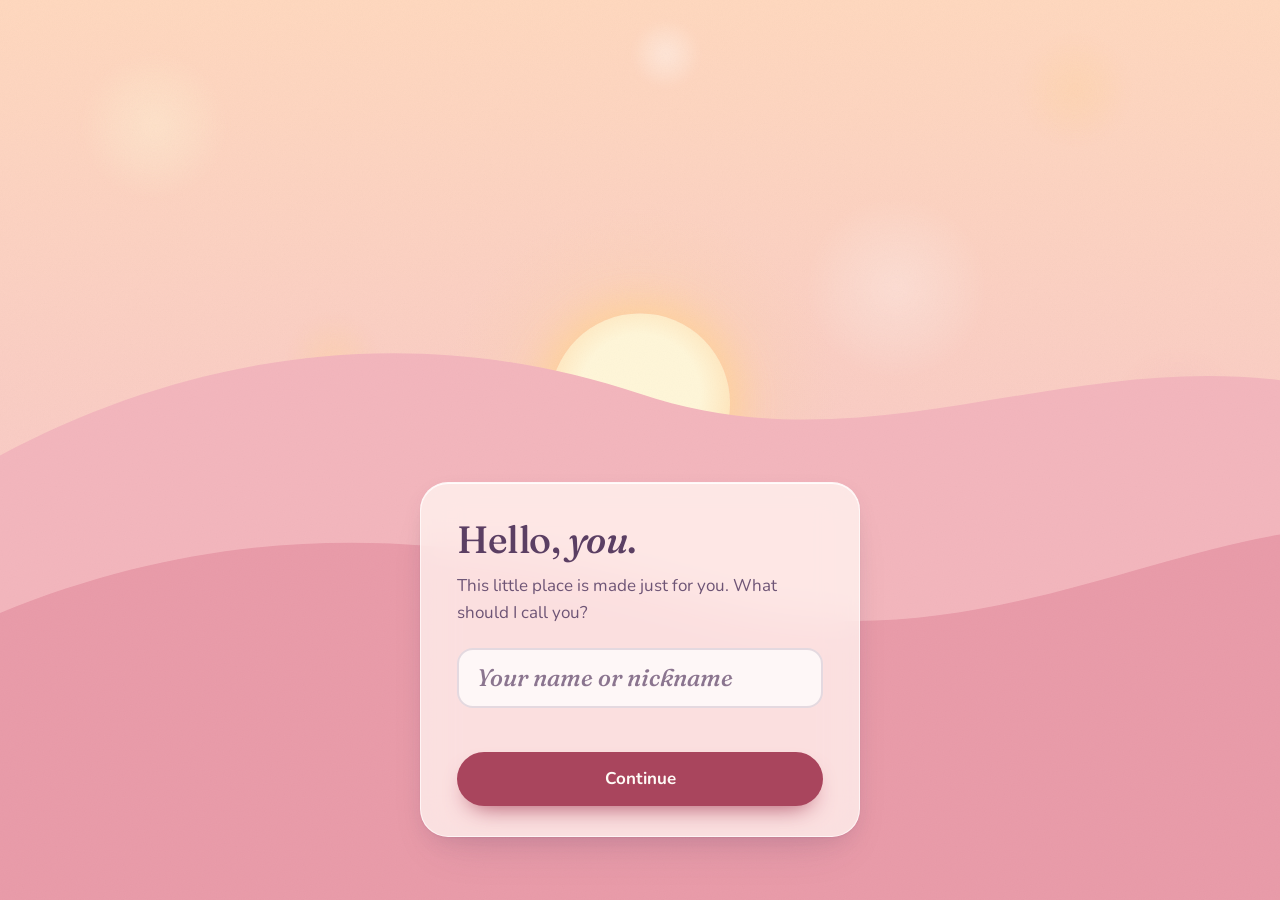
==== commit 8be2d500: "Styling audit, offline app, sharing, and daily reminder - Daily reminder: choose a time in Me > Sett" ====
--- a/breathe.html
+++ b/breathe.html
@@ -1,26 +1,34 @@
 <!doctype html>
 <!--
   Little Sunshine: the "Breathe" page
-  Same sky and hills as the other pages. The sun comes down to a big glowing
-  circle that grows and shrinks with your breath: in 4s, hold 4s, out 6s.
+  Same sky and hills as the other pages. A breathing flower (six soft petals
+  and a little sun) opens as you breathe in and closes as you breathe out.
+  While a session runs, the sky dims and everything else fades away.
   The fixed bottom navigation and the toast are added by shared.js.
 -->
 <html lang="en" data-sky="peach">
 <head>
   <meta charset="utf-8">
-  <meta name="viewport" content="width=device-width, initial-scale=1, viewport-fit=cover">
+  <meta name="viewport" content="width=device-width, initial-scale=1, viewport-fit=cover, interactive-widget=resizes-content">
+  <!-- Light only: a phone in dark mode must not recolor the sky -->
+  <meta name="color-scheme" content="light">
   <!-- Phone status bar color. shared.js keeps this in sync with the saved sky. -->
   <meta name="theme-color" content="#FFD8BE">
-  <meta name="description" content="Just follow the circle. No rush.">
+  <meta name="description" content="Just follow the flower. No rush.">
   <title>Breathe · Little Sunshine</title>
 
-  <!-- Tiny inline SVG sun as the favicon (no external image files) -->
-  <link rel="icon" href="data:image/svg+xml,%3Csvg xmlns='http://www.w3.org/2000/svg' viewBox='0 0 100 100'%3E%3Ccircle cx='50' cy='50' r='34' fill='%23FFD29A'/%3E%3Ccircle cx='50' cy='50' r='22' fill='%23FFF6D8'/%3E%3C/svg%3E">
-
-  <!-- Fonts: Fraunces for headings, Nunito for everything else -->
-  <link rel="preconnect" href="https://fonts.googleapis.com">
-  <link rel="preconnect" href="https://fonts.gstatic.com" crossorigin>
-  <link rel="stylesheet" href="https://fonts.googleapis.com/css2?family=Fraunces:ital,opsz,wght@0,9..144,500;1,9..144,500&family=Nunito:wght@400;600;700&display=swap">
+  <!-- Icons and the app manifest (installable, works offline) -->
+  <link rel="icon" href="icons/icon.svg" type="image/svg+xml">
+  <link rel="apple-touch-icon" href="icons/apple-touch-icon.png">
+  <link rel="manifest" href="manifest.json">
+  <meta name="mobile-web-app-capable" content="yes">
+  <meta name="apple-mobile-web-app-capable" content="yes">
+  <meta name="apple-mobile-web-app-title" content="Sunshine">
+
+  <!-- Fonts are saved with the app (see @font-face in styles.css), so they work offline.
+       Preloading the two used first avoids a visible font swap. -->
+  <link rel="preload" href="fonts/nunito-latin.woff2" as="font" type="font/woff2" crossorigin>
+  <link rel="preload" href="fonts/fraunces-italic-latin.woff2" as="font" type="font/woff2" crossorigin>
 
   <link rel="stylesheet" href="styles.css">
 
@@ -28,15 +36,17 @@
        profile, and breathe.js applies the saved sky before the first paint. -->
   <script src="shared.js"></script>
   <script src="breathe.js"></script>
+  <script src="calm-sounds.js"></script>
 </head>
-<!-- page-home gives the shared page layout (column, nav height, toast position, entrance) -->
+<!-- page-home gives the shared page layout (column, nav height, toast position, entrance).
+     breathe.js adds .is-breathing to <body> while a session runs. -->
 <body class="page-home page-breathe">
 
   <!-- ============ The scene: sky, sun, and two rolling hills (same as index.html) ============ -->
   <div class="scene" aria-hidden="true">
     <div class="sky"></div>
 
-    <!-- On this page the sun sets behind the hills: the circle below takes its place -->
+    <!-- On this page the sun rests behind the hills; it rises a little when you finish -->
     <div class="sun">
       <div class="sun__glow"></div>
       <div class="sun__core"></div>
@@ -50,39 +60,111 @@
     </svg>
   </div>
 
+  <!-- The sky gently dims while a session runs -->
+  <div class="breath-dim" aria-hidden="true"></div>
+
   <!-- ============ Page content (scrolls over the fixed scene) ============ -->
   <div class="home">
 
-    <header class="home-header">
+    <header class="home-header breath-fade">
       <p class="page-eyebrow">A quiet minute</p>
       <h1 class="page-title">Let's breathe together</h1>
-      <p class="page-lead">Just follow the circle. No rush.</p>
+      <p class="page-lead">Just follow the flower. No rush.</p>
     </header>
 
     <main class="home-cards">
 
-      <!-- The breathing circle (on the sky, no card).
-           breathe.js sets data-phase: idle, in, hold, out, or done. -->
+      <!-- ---------- The breathing flower (on the sky, no card) ----------
+           breathe.js sets data-phase: idle, in, hold, out, rest (the hold
+           after breathing out), or done; and --phase-ms, how long it lasts. -->
       <section class="breath" id="breath" data-phase="idle" aria-labelledby="breath-title">
-        <h2 class="visually-hidden" id="breath-title">Breathing circle</h2>
-
-        <div class="breath__stage" aria-hidden="true">
-          <div class="breath__glow"></div>
-          <div class="breath__circle"></div>
-        </div>
-
-        <!-- Sits over the circle, but outside it, so it never grows or shrinks.
-             aria-live so each phase is read out. -->
-        <p class="breath__phase" id="breath-phase" aria-live="polite">Ready when you are.</p>
-
+        <h2 class="visually-hidden" id="breath-title">Breathing flower</h2>
+
+        <div class="flower-stage" aria-hidden="true">
+          <!-- Tiny lights drifting in and out (added by breathe.js) -->
+          <div class="flower-particles" id="particles"></div>
+
+          <!-- Thin ring: fills once per breath -->
+          <svg class="flower-ring" viewBox="0 0 100 100" focusable="false">
+            <circle class="flower-ring__track" cx="50" cy="50" r="48"/>
+            <circle class="flower-ring__progress" id="ring" cx="50" cy="50" r="48" pathLength="100"/>
+          </svg>
+
+          <!-- Six soft petals in a ring, and a little sun in the middle -->
+          <div class="flower">
+            <span class="flower__petal" style="--i: 0; --c: var(--hill-back);  --o: 0.75"></span>
+            <span class="flower__petal" style="--i: 1; --c: var(--sun-edge);   --o: 0.8"></span>
+            <span class="flower__petal" style="--i: 2; --c: var(--hill-front); --o: 0.55"></span>
+            <span class="flower__petal" style="--i: 3; --c: var(--sky-bottom); --o: 0.9"></span>
+            <span class="flower__petal" style="--i: 4; --c: var(--button);     --o: 0.32"></span>
+            <span class="flower__petal" style="--i: 5; --c: var(--sky-top);    --o: 0.9"></span>
+            <span class="flower__sun"></span>
+          </div>
+        </div>
+
+        <!-- Phase words: two layers so one can fade out as the next fades in -->
+        <div class="breath__words" aria-hidden="true">
+          <span class="breath__word is-current" id="word-a">Ready when you are.</span>
+          <span class="breath__word" id="word-b"></span>
+        </div>
+        <!-- What screen readers hear: each new phase, once -->
+        <p class="visually-hidden" id="breath-live" aria-live="polite"></p>
+
+        <p class="breath__count" id="breath-count" aria-hidden="true"></p>
         <!-- role=timer is not announced on every tick -->
-        <p class="breath__timer" id="breath-timer" role="timer" aria-label="Time left">1:00</p>
-      </section>
-
-      <!-- Controls -->
-      <section class="card home-card breath-controls" aria-label="Breathing controls">
-        <fieldset class="breath-length" id="breath-length">
-          <legend class="breath-length__legend">How long?</legend>
+        <p class="breath__timer" id="breath-timer" role="timer" aria-label="Time left">0:56</p>
+
+        <!-- Start and Stop share one spot, right under the flower -->
+        <div class="breath__actions">
+          <button class="btn btn--primary" type="button" id="breath-start">Start</button>
+          <button class="btn btn--soft" type="button" id="breath-stop" hidden>Stop</button>
+        </div>
+      </section>
+
+      <!-- ---------- Finished ---------- -->
+      <section class="card home-card breath-finish" id="breath-finish" aria-labelledby="finish-title" hidden>
+        <h2 class="breath-finish__title" id="finish-title" tabindex="-1">Well done.</h2>
+        <p class="breath-finish__text">Notice how you feel now.</p>
+        <div class="breath-finish__actions">
+          <button class="btn btn--primary" type="button" id="breath-again">Breathe again</button>
+          <a class="btn btn--soft" href="home.html">Back to today</a>
+        </div>
+      </section>
+
+      <!-- ---------- Controls (fade away while breathing) ---------- -->
+      <section class="card home-card breath-controls breath-fade" aria-label="Breathing controls">
+        <fieldset class="breath-choice" id="breath-pattern">
+          <legend class="breath-choice__legend">How to breathe</legend>
+          <div class="pattern-list">
+            <label class="pattern">
+              <input class="pattern__input" type="radio" name="pattern" value="calm" checked>
+              <span class="pattern__body">
+                <span class="pattern__name">Calm</span>
+                <span class="pattern__desc">For everyday stress</span>
+                <span class="pattern__beats" aria-label="in 4, hold 4, out 6">4 · 4 · 6</span>
+              </span>
+            </label>
+            <label class="pattern">
+              <input class="pattern__input" type="radio" name="pattern" value="box">
+              <span class="pattern__body">
+                <span class="pattern__name">Box</span>
+                <span class="pattern__desc">For focus</span>
+                <span class="pattern__beats" aria-label="in 4, hold 4, out 4, hold 4">4 · 4 · 4 · 4</span>
+              </span>
+            </label>
+            <label class="pattern">
+              <input class="pattern__input" type="radio" name="pattern" value="sleep">
+              <span class="pattern__body">
+                <span class="pattern__name">Sleep</span>
+                <span class="pattern__desc">For winding down</span>
+                <span class="pattern__beats" aria-label="in 4, hold 7, out 8">4 · 7 · 8</span>
+              </span>
+            </label>
+          </div>
+        </fieldset>
+
+        <fieldset class="breath-choice" id="breath-length">
+          <legend class="breath-choice__legend">How long?</legend>
           <div class="breath-length__pills">
             <label class="pill">
               <input class="pill__input" type="radio" name="length" value="60" checked>
@@ -99,14 +181,71 @@
           </div>
         </fieldset>
 
-        <button class="btn btn--primary" type="button" id="breath-start">Start</button>
-        <button class="btn btn--soft" type="button" id="breath-stop" hidden>Stop</button>
-
         <!-- Hidden by breathe.js if the Web Audio API isn't supported -->
         <div class="breath-sound">
           <button class="btn btn--link" type="button" id="breath-sound" aria-pressed="false">Sound: off</button>
         </div>
       </section>
+
+      <!-- ---------- Calm sounds (made in the browser, no audio files) ----------
+           Fades away with the controls while breathing, but keeps playing -->
+      <section class="card home-card calm-card breath-fade" id="calm-sounds" aria-labelledby="calm-title">
+        <h2 class="home-card__title" id="calm-title">Calm sounds</h2>
+        <p class="calm-card__lead">Play one, or mix a few.</p>
+
+        <div class="calm-tiles">
+          <button class="calm-tile" type="button" data-sound="rain" aria-pressed="false">
+            <span class="calm-tile__circle" aria-hidden="true">
+              <svg viewBox="0 0 32 32" focusable="false">
+                <path d="M9.5 17.5a5 5 0 0 1 .6-10 7 7 0 0 1 13.2 2.2 4 4 0 0 1-.8 7.8z"/>
+                <path d="M11 21.5l-1.5 3M16.5 21.5l-1.5 3M22 21.5l-1.5 3"/>
+              </svg>
+            </span>
+            <span class="calm-tile__name">Rain</span>
+          </button>
+          <button class="calm-tile" type="button" data-sound="ocean" aria-pressed="false">
+            <span class="calm-tile__circle" aria-hidden="true">
+              <svg viewBox="0 0 32 32" focusable="false">
+                <path d="M4 13c3-3 6-3 8 0s5 3 8 0 5-3 8 0"/>
+                <path d="M4 19c3-3 6-3 8 0s5 3 8 0 5-3 8 0"/>
+                <path d="M4 25c3-3 6-3 8 0s5 3 8 0 5-3 8 0"/>
+              </svg>
+            </span>
+            <span class="calm-tile__name">Ocean</span>
+          </button>
+          <button class="calm-tile" type="button" data-sound="wind" aria-pressed="false">
+            <span class="calm-tile__circle" aria-hidden="true">
+              <svg viewBox="0 0 32 32" focusable="false">
+                <path d="M4 12.5h14.5a3.5 3.5 0 1 0-3.5-3.5"/>
+                <path d="M4 17.5h20a3.5 3.5 0 1 1-3.5 3.5"/>
+                <path d="M4 22.5h8"/>
+              </svg>
+            </span>
+            <span class="calm-tile__name">Wind</span>
+          </button>
+          <button class="calm-tile" type="button" data-sound="crickets" aria-pressed="false">
+            <span class="calm-tile__circle" aria-hidden="true">
+              <svg viewBox="0 0 32 32" focusable="false">
+                <path d="M19.5 6.5a9.5 9.5 0 1 0 6 13.2A8 8 0 0 1 19.5 6.5z"/>
+                <path d="M24 6v3M22.5 7.5h3M27 12.5v2M26 13.5h2"/>
+              </svg>
+            </span>
+            <span class="calm-tile__name">Crickets</span>
+          </button>
+        </div>
+
+        <div class="calm-volume">
+          <svg class="calm-volume__icon" viewBox="0 0 24 24" aria-hidden="true" focusable="false">
+            <path d="M4 9.5h3.5L12 5.5v13l-4.5-4H4z"/>
+          </svg>
+          <label class="visually-hidden" for="calm-volume">Volume</label>
+          <input class="calm-volume__slider" type="range" id="calm-volume" min="0" max="100" step="1" value="60">
+          <svg class="calm-volume__icon" viewBox="0 0 24 24" aria-hidden="true" focusable="false">
+            <path d="M4 9.5h3.5L12 5.5v13l-4.5-4H4z"/>
+            <path d="M15.5 9a4 4 0 0 1 0 6M18 6.5a7.5 7.5 0 0 1 0 11"/>
+          </svg>
+        </div>
+      </section>
     </main>
   </div>
 
--- a/styles.css
+++ b/styles.css
@@ -2,6 +2,63 @@
    Little Sunshine: styles
    Mobile first (designed at 375px), then scaled up at 720px+.
    ===================================================================== */
+
+
+/* ---------------------------------------------------------------------
+   0. Fonts, saved with the app (fonts/), so they work offline.
+   Fraunces for headings, Nunito for everything else. Each comes in a
+   basic Latin file and an extended Latin file (accented names);
+   the browser only downloads the one it needs. Nunito is one variable
+   file for every weight used (400 to 700).
+   --------------------------------------------------------------------- */
+@font-face {
+  font-family: "Fraunces";
+  font-style: normal;
+  font-weight: 500;
+  font-display: swap;
+  src: url("fonts/fraunces-latin.woff2") format("woff2");
+  unicode-range: U+0000-00FF, U+0131, U+0152-0153, U+02BB-02BC, U+02C6, U+02DA, U+02DC, U+0304, U+0308, U+0329, U+2000-206F, U+20AC, U+2122, U+2191, U+2193, U+2212, U+2215, U+FEFF, U+FFFD;
+}
+@font-face {
+  font-family: "Fraunces";
+  font-style: normal;
+  font-weight: 500;
+  font-display: swap;
+  src: url("fonts/fraunces-latin-ext.woff2") format("woff2");
+  unicode-range: U+0100-02BA, U+02BD-02C5, U+02C7-02CC, U+02CE-02D7, U+02DD-02FF, U+0304, U+0308, U+0329, U+1D00-1DBF, U+1E00-1E9F, U+1EF2-1EFF, U+2020, U+20A0-20AB, U+20AD-20C0, U+2113, U+2C60-2C7F, U+A720-A7FF;
+}
+@font-face {
+  font-family: "Fraunces";
+  font-style: italic;
+  font-weight: 500;
+  font-display: swap;
+  src: url("fonts/fraunces-italic-latin.woff2") format("woff2");
+  unicode-range: U+0000-00FF, U+0131, U+0152-0153, U+02BB-02BC, U+02C6, U+02DA, U+02DC, U+0304, U+0308, U+0329, U+2000-206F, U+20AC, U+2122, U+2191, U+2193, U+2212, U+2215, U+FEFF, U+FFFD;
+}
+@font-face {
+  font-family: "Fraunces";
+  font-style: italic;
+  font-weight: 500;
+  font-display: swap;
+  src: url("fonts/fraunces-italic-latin-ext.woff2") format("woff2");
+  unicode-range: U+0100-02BA, U+02BD-02C5, U+02C7-02CC, U+02CE-02D7, U+02DD-02FF, U+0304, U+0308, U+0329, U+1D00-1DBF, U+1E00-1E9F, U+1EF2-1EFF, U+2020, U+20A0-20AB, U+20AD-20C0, U+2113, U+2C60-2C7F, U+A720-A7FF;
+}
+@font-face {
+  font-family: "Nunito";
+  font-style: normal;
+  font-weight: 400 700;
+  font-display: swap;
+  src: url("fonts/nunito-latin.woff2") format("woff2");
+  unicode-range: U+0000-00FF, U+0131, U+0152-0153, U+02BB-02BC, U+02C6, U+02DA, U+02DC, U+0304, U+0308, U+0329, U+2000-206F, U+20AC, U+2122, U+2191, U+2193, U+2212, U+2215, U+FEFF, U+FFFD;
+}
+@font-face {
+  font-family: "Nunito";
+  font-style: normal;
+  font-weight: 400 700;
+  font-display: swap;
+  src: url("fonts/nunito-latin-ext.woff2") format("woff2");
+  unicode-range: U+0100-02BA, U+02BD-02C5, U+02C7-02CC, U+02CE-02D7, U+02DD-02FF, U+0304, U+0308, U+0329, U+1D00-1DBF, U+1E00-1E9F, U+1EF2-1EFF, U+2020, U+20A0-20AB, U+20AD-20C0, U+2113, U+2C60-2C7F, U+A720-A7FF;
+}
 
 
 /* ---------------------------------------------------------------------
@@ -16,7 +73,7 @@
 @property --hill-front { syntax: '<color>';  inherits: true; initial-value: #E99AA8; }
 @property --sun-core   { syntax: '<color>';  inherits: true; initial-value: #FFF6D8; }
 @property --sun-edge   { syntax: '<color>';  inherits: true; initial-value: #FFD29A; }
-@property --button     { syntax: '<color>';  inherits: true; initial-value: #C4506C; }
+@property --button     { syntax: '<color>';  inherits: true; initial-value: #A9455D; }
 /* 0 = sun hidden behind the hills, 1 = sun high in the sky */
 @property --sun-rise   { syntax: '<number>'; inherits: true; initial-value: 0; }
 
@@ -25,11 +82,79 @@
    2. Design tokens
    --------------------------------------------------------------------- */
 :root {
-  /* Text + glass card */
+  /* Text + glass card.
+     Contrast (WCAG AA, 4.5:1) is checked on all four skies:
+     --text-soft on any card, --text-on-sky on bare sky and both hills
+     (text there can scroll over the darker front hill). */
   --text: #5B3F63;
-  --text-soft: #7C6284;
-  --card: rgba(255, 251, 246, 0.72);
+  --text-soft: #6E5576;
+  --text-on-sky: #452F4B;
+  --card: rgb(var(--cream-rgb) / 0.72);
   --on-button: #FFFBF6;
+
+  /* The same colors as channels, for see-through shades:
+     rgb(var(--plum-rgb) / 0.2) is --text at 20% */
+  --plum-rgb: 91 63 99;
+  --soft-rgb: 110 85 118;
+  --white-rgb: 255 255 255;
+  --cream-rgb: 255 251 246;
+  --seal-dark-rgb: 58 31 51;
+
+  /* Paper (notes, letters) */
+  --paper: #FFF8EA;
+  --paper-line: rgb(var(--soft-rgb) / 0.14);
+
+  /* Shadows */
+  --shadow-card:
+    inset 0 1px 0 rgb(var(--white-rgb) / 0.9),
+    0 1px 2px rgb(var(--plum-rgb) / 0.06),
+    0 8px 24px -8px rgb(var(--plum-rgb) / 0.18),
+    0 24px 48px -24px rgb(var(--plum-rgb) / 0.22);
+  --shadow-tile:
+    inset 0 1px 0 rgb(var(--white-rgb) / 0.9),
+    0 1px 2px rgb(var(--plum-rgb) / 0.06),
+    0 8px 20px -10px rgb(var(--plum-rgb) / 0.25);
+  --shadow-paper:
+    0 1px 2px rgb(var(--plum-rgb) / 0.08),
+    0 12px 26px -12px rgb(var(--plum-rgb) / 0.35);
+  --shadow-soft: 0 6px 14px -8px rgb(var(--plum-rgb) / 0.45);
+  --glass-border: 1px solid rgb(var(--white-rgb) / 0.65);
+  --glass-blur: blur(18px) saturate(1.15);
+
+  /* Mood colors: the same in every sky, and none reads as "bad" */
+  --mood-very-low: #C3CBEF;   /* soft blue-lavender */
+  --mood-low:      #D4C4F1;   /* lavender */
+  --mood-okay:     #F6E0A0;   /* butter */
+  --mood-good:     #F9C39C;   /* peach */
+  --mood-great:    #F4A6BE;   /* pink */
+
+  /* Little illustrations (the same in every sky) */
+  --petal-pink: #F7B9C8;
+  --cheek: rgb(244 143 168 / 0.42);
+  --leaf: #9CC8A5;
+  --stem: #7FAE8A;
+  --seed: #B98A62;
+  --cork-dark: #C98F5E;
+  --cork-light: #E2B386;
+  --cork-top: #EDC9A1;
+  --cork-dot: rgb(120 72 40 / 0.45);
+  --envelope-back: #EBD6B4;
+  --envelope-front-1: #F8EBD5;
+  --envelope-front-2: #F1DEC0;
+  --envelope-flap-1: #EAD0A7;
+  --envelope-flap-2: #E2C497;
+  --hand: #FBE3D3;
+  --pastel-pink: #FDE2E7;
+  --pastel-butter: #FFF1C9;
+  --pastel-mint: #DDF0E2;
+  --pastel-lavender: #E7E0F8;
+  --pastel-peach: #FFE3D1;
+  --icon-pink: #EE9BB4;
+  --icon-blue: #8EC0DE;
+  --icon-gold: #EDBB5F;
+  --icon-lilac: #B7A3E3;
+  --icon-peach: #F2A987;
+  --dim: rgb(38 24 48 / 0.25);   /* the sky while breathing */
 
   /* Type */
   --font-serif: "Fraunces", Georgia, "Times New Roman", serif;
@@ -37,8 +162,10 @@
 
   /* Shape */
   --radius-card: 28px;
+  --radius-soft: 22px;         /* smaller cards: tiles, list items, favorites */
   --radius-tile: 20px;
   --radius-input: 16px;
+  --radius-paper: 6px;
   --radius-pill: 999px;
 
   /* Motion */
@@ -47,6 +174,9 @@
   --ease-soft: cubic-bezier(0.22, 0.8, 0.26, 1);
 
   color-scheme: light;
+
+  /* Without @property support these still work; they just snap instead of fading */
+  --sun-rise: 0;
 
   /* The theme colors live on <html>, so this is where they transition.
      Everything that uses var(--sky-top) etc. follows along each frame. */
@@ -72,25 +202,25 @@
   --sky-top: #FFD8BE;  --sky-bottom: #F7C6C7;
   --hill-back: #F3B5BC; --hill-front: #E99AA8;
   --sun-core: #FFF6D8; --sun-edge: #FFD29A;
-  --button: #C4506C;
+  --button: #A9455D;
 }
 [data-sky="lavender"] {
   --sky-top: #D9CCF5;  --sky-bottom: #F4D3E4;
   --hill-back: #C3B2EC; --hill-front: #A994DA;
   --sun-core: #FFF1F6; --sun-edge: #F7C6C7;
-  --button: #7E5EBA;
+  --button: #7155A7;
 }
 [data-sky="sea"] {
   --sky-top: #CDE7F5;  --sky-bottom: #FFF1C1;
   --hill-back: #A8D3E6; --hill-front: #86BCD6;
   --sun-core: #FFFBEA; --sun-edge: #FFE39A;
-  --button: #347896;
+  --button: #306E8A;
 }
 [data-sky="mint"] {
   --sky-top: #CFE3D4;  --sky-bottom: #FFF1C1;
   --hill-back: #AFD3B9; --hill-front: #8DBE9C;
   --sun-core: #FFFBEA; --sun-edge: #FFD8BE;
-  --button: #3E7F55;
+  --button: #38724C;
 }
 
 
@@ -111,7 +241,7 @@
 body {
   margin: 0;
   min-height: 100vh;
-  min-height: 100svh;
+  min-height: 100dvh;   /* follows the iPhone address bar, so nothing is cut off */
   background-color: var(--sky-bottom);
   color: var(--text);
   font-family: var(--font-sans);
@@ -278,7 +408,7 @@
   position: relative;
   z-index: 4;
   min-height: 100vh;
-  min-height: 100svh;
+  min-height: 100dvh;   /* follows the iPhone address bar, so nothing is cut off */
   display: flex;
   flex-direction: column;
   justify-content: flex-end;
@@ -296,16 +426,12 @@
   padding: 28px 22px 22px;
   border-radius: var(--radius-card);
   background: var(--card);
-  border: 1px solid rgba(255, 255, 255, 0.65);
-  -webkit-backdrop-filter: blur(18px) saturate(1.15);
-  backdrop-filter: blur(18px) saturate(1.15);
+  border: var(--glass-border);
+  -webkit-backdrop-filter: var(--glass-blur);
+  backdrop-filter: var(--glass-blur);
   /* Layered shadow (contact, soft lift, long fall) plus a thin white
      highlight along the top edge, like light catching the glass */
-  box-shadow:
-    inset 0 1px 0 rgba(255, 255, 255, 0.9),
-    0 1px 2px rgba(91, 63, 99, 0.06),
-    0 8px 24px -8px rgba(91, 63, 99, 0.18),
-    0 24px 48px -24px rgba(91, 63, 99, 0.22);
+  box-shadow: var(--shadow-card);
   overflow: hidden;
   /* app.js animates height between screens so the card resizes smoothly */
   transition: height 0.38s var(--ease-soft);
@@ -367,19 +493,19 @@
   font-size: 24px;
   line-height: 1.3;
   color: var(--text);
-  background: rgba(255, 255, 255, 0.75);
-  border: 2px solid rgba(91, 63, 99, 0.16);
+  background: rgb(var(--white-rgb) / 0.75);
+  border: 2px solid rgb(var(--plum-rgb) / 0.16);
   border-radius: var(--radius-input);
   transition: border-color 0.2s ease, box-shadow 0.2s ease;
 }
 .field-input::placeholder {
-  color: rgba(124, 98, 132, 0.62);
+  color: rgb(var(--soft-rgb) / 0.8);
   opacity: 1;
 }
 .field-input:focus {
   outline: none;
   border-color: var(--button);
-  box-shadow: 0 0 0 4px rgba(91, 63, 99, 0.12);
+  box-shadow: 0 0 0 4px rgb(var(--plum-rgb) / 0.12);
 }
 .field-input[aria-invalid="true"] { border-color: var(--button); }
 
@@ -432,7 +558,7 @@
   font-weight: 600;
   font-size: 16px;
   text-decoration: underline;
-  text-decoration-color: rgba(124, 98, 132, 0.4);
+  text-decoration-color: rgb(var(--soft-rgb) / 0.4);
   text-underline-offset: 4px;
 }
 .btn--link:hover { color: var(--text); }
@@ -477,7 +603,7 @@
   font-weight: 600;
   font-size: 15px;
   line-height: 1.2;
-  background: rgba(255, 255, 255, 0.5);
+  background: rgb(var(--white-rgb) / 0.5);
   border: 2px solid transparent;
   border-radius: var(--radius-tile);
   touch-action: manipulation;
@@ -486,7 +612,7 @@
 .tile:active { transform: scale(0.97); }
 .tile[aria-checked="true"] {
   border-color: var(--button);
-  background: rgba(255, 255, 255, 0.85);
+  background: rgb(var(--white-rgb) / 0.85);
 }
 .tile:focus-visible { border-radius: var(--radius-tile); }
 
@@ -641,7 +767,7 @@
   height: calc(var(--size) * 1.3);
   background: var(--c);
   border-radius: 80% 0 80% 0;
-  box-shadow: inset -2px -2px 4px rgba(255, 255, 255, 0.45);
+  box-shadow: inset -2px -2px 4px rgb(var(--white-rgb) / 0.45);
   animation: petal-sway var(--sway) ease-in-out infinite alternate;
 }
 
@@ -669,12 +795,12 @@
   max-width: calc(100% - 32px);
   padding: 14px 22px;
   border-radius: var(--radius-pill);
-  background: rgba(91, 63, 99, 0.94);
+  background: rgb(var(--plum-rgb) / 0.94);
   color: var(--on-button);
   font-weight: 600;
   font-size: 15px;
   text-align: center;
-  box-shadow: 0 14px 30px -12px rgba(91, 63, 99, 0.5);
+  box-shadow: 0 14px 30px -12px rgb(var(--plum-rgb) / 0.5);
   opacity: 0;
   transform: translate(-50%, 16px);
   pointer-events: none;
@@ -684,6 +810,23 @@
   opacity: 1;
   transform: translate(-50%, 0);
 }
+/* A toast you can tap (the "fresh version" offer): stays until tapped */
+.toast.has-action {
+  padding: 0;
+  pointer-events: auto;
+}
+.toast__action {
+  appearance: none;
+  min-height: 48px;
+  padding: 14px 22px;
+  border: 0;
+  border-radius: inherit;
+  background: none;
+  color: inherit;
+  font: inherit;
+  cursor: pointer;
+}
+.toast__action:focus-visible { outline-offset: 2px; }
 
 
 /* ---------------------------------------------------------------------
@@ -743,8 +886,10 @@
    .toast from above. Only layout for the page, the header date, the
    card titles, and the bottom navigation is new here.
    ===================================================================== */
+/* Text on the tab pages stays at 16px or more (nav labels included),
+   so the nav is 76px tall to fit them */
 .page-home {
-  --tabbar-height: 68px;
+  --tabbar-height: 76px;
 }
 
 /* One centered scrolling column over the fixed sky + hills */
@@ -770,13 +915,14 @@
   margin-bottom: 28px;
 }
 .page-eyebrow {
-  color: var(--text-soft);
+  color: var(--text-on-sky);
   font-size: 17px;
   font-weight: 700;
   letter-spacing: 0.02em;
 }
 .page-title {
   margin: 4px 0 8px;
+  color: var(--text-on-sky);
   font-family: var(--font-serif);
   font-style: italic;
   font-weight: 500;
@@ -787,7 +933,7 @@
   text-wrap: balance;
 }
 .page-lead {
-  color: var(--text-soft);
+  color: var(--text-on-sky);
   font-size: 16px;
   font-weight: 600;
 }
@@ -828,11 +974,11 @@
   z-index: 8;
   padding: 6px max(8px, env(safe-area-inset-right)) max(6px, env(safe-area-inset-bottom)) max(8px, env(safe-area-inset-left));
   background: var(--card);
-  border-top: 1px solid rgba(255, 255, 255, 0.65);
+  border-top: 1px solid rgb(var(--white-rgb) / 0.65);
   border-radius: 24px 24px 0 0;
-  -webkit-backdrop-filter: blur(18px) saturate(1.15);
-  backdrop-filter: blur(18px) saturate(1.15);
-  box-shadow: 0 -10px 30px -18px rgba(91, 63, 99, 0.35);
+  -webkit-backdrop-filter: var(--glass-blur);
+  backdrop-filter: var(--glass-blur);
+  box-shadow: 0 -10px 30px -18px rgb(var(--plum-rgb) / 0.35);
 }
 .tabbar__inner {
   display: grid;
@@ -842,20 +988,21 @@
 }
 
 .tab {
+  position: relative;
   appearance: none;
   display: flex;
   flex-direction: column;
   align-items: center;
   justify-content: center;
   gap: 2px;
-  min-height: 56px;
+  min-height: 62px;
   padding: 6px 4px;
   border: 0;
   border-radius: 16px;
   background: none;
   color: var(--text-soft);
   font-family: var(--font-sans);
-  font-size: 13px;
+  font-size: 16px;
   font-weight: 700;
   line-height: 1.2;
   text-decoration: none;
@@ -863,7 +1010,6 @@
   touch-action: manipulation;
   transition: color 0.2s ease, transform 0.15s ease;
 }
-.tab:active { transform: scale(0.97); }
 .tab:hover { color: var(--text); }
 .tab:focus-visible { border-radius: 16px; }
 
@@ -872,23 +1018,23 @@
   width: 44px;
   height: 28px;
   padding: 3px 11px;
-  border-radius: 999px;
+  border-radius: var(--radius-pill);
   fill: none;
   stroke: currentColor;
   stroke-width: 1.8;
   stroke-linecap: round;
   stroke-linejoin: round;
-  transition: background-color 0.2s ease;
+  transition: background-color 0.2s ease, transform 0.18s var(--ease-soft);
 }
 .tab.is-active {
   color: var(--button);
 }
 .tab.is-active .tab__icon {
-  background: rgba(255, 255, 255, 0.75);
+  background: rgb(var(--white-rgb) / 0.75);
+  stroke-width: 2;
 }
 
 /* Active tab: a small glowing dot above the icon... */
-.tab { position: relative; }
 .tab.is-active::before {
   content: "";
   position: absolute;
@@ -917,16 +1063,15 @@
 @keyframes tab-fill {
   from { fill-opacity: 0; }
 }
-.tab.is-active .tab__icon { stroke-width: 2; }
 
 /* Pressing a tab squishes it */
-.tab__icon { transition: background-color 0.2s ease, transform 0.18s var(--ease-soft); }
 .tab:active { transform: scale(0.95); }
 .tab:active .tab__icon { transform: scale(1.08, 0.86); }
 
 /* Toast floats above the nav on this page */
 .page-home .toast {
   bottom: calc(var(--tabbar-height) + env(safe-area-inset-bottom) + 14px);
+  font-size: 16px;
 }
 
 @media (min-width: 720px) {
@@ -1000,14 +1145,14 @@
   padding: 0;
   border: 0;
   border-radius: 50%;
-  background: rgba(255, 255, 255, 0.6);
+  background: rgb(var(--white-rgb) / 0.6);
   color: var(--text-soft);
   cursor: pointer;
   touch-action: manipulation;
-  box-shadow: 0 4px 12px -6px rgba(91, 63, 99, 0.35);
+  box-shadow: 0 4px 12px -6px rgb(var(--plum-rgb) / 0.35);
   transition: transform 0.15s ease, color 0.2s ease, background-color 0.2s ease;
 }
-.icon-btn:hover { color: var(--text); background: rgba(255, 255, 255, 0.85); }
+.icon-btn:hover { color: var(--text); background: rgb(var(--white-rgb) / 0.85); }
 .icon-btn:active { transform: scale(0.94); }
 .icon-btn:focus-visible { border-radius: 50%; }
 .icon-btn[hidden] { display: none; }
@@ -1134,7 +1279,7 @@
   background: radial-gradient(circle at 42% 38%, var(--sun-core) 0 42%, var(--sun-edge) 100%);
   box-shadow:
     0 0 36px 10px var(--sun-edge),
-    0 14px 30px -14px rgba(91, 63, 99, 0.35);
+    0 14px 30px -14px rgb(var(--plum-rgb) / 0.35);
 }
 .smile__sun:focus-visible {
   outline-offset: 8px;
@@ -1161,7 +1306,7 @@
   stroke-linecap: round;
 }
 .smile__cheek {
-  fill: #F7B9C8;
+  fill: var(--petal-pink);
   opacity: 0.7;
 }
 
@@ -1192,7 +1337,7 @@
   margin: -7px 0 0 -5px;
   background: var(--c);
   border-radius: 80% 0 80% 0;
-  box-shadow: inset -2px -2px 3px rgba(255, 255, 255, 0.45);
+  box-shadow: inset -2px -2px 3px rgb(var(--white-rgb) / 0.45);
 }
 @keyframes smile-burst {
   0% {
@@ -1269,7 +1414,7 @@
   margin: 0;
   border: 2px solid var(--button);
   border-radius: 50%;
-  background: rgba(255, 255, 255, 0.7);
+  background: rgb(var(--white-rgb) / 0.7);
   cursor: pointer;
 }
 .kindness__input:checked {
@@ -1363,7 +1508,7 @@
   border-radius: 20px;
   overflow: hidden;
   background: var(--sky-bottom);   /* shows for a moment before the SVG arrives */
-  box-shadow: 0 12px 28px -18px rgba(91, 63, 99, 0.45);
+  box-shadow: 0 12px 28px -18px rgb(var(--plum-rgb) / 0.45);
   transition: opacity 0.22s ease;
 }
 .art-frame.is-fading { opacity: 0; }
@@ -1386,11 +1531,11 @@
   width: 100%;
   min-height: 54px;
   padding: 14px 28px;
-  background: rgba(255, 255, 255, 0.72);
+  background: rgb(var(--white-rgb) / 0.72);
   color: var(--text);
-  box-shadow: inset 0 0 0 2px rgba(91, 63, 99, 0.12);
-}
-.btn--soft:hover { background: rgba(255, 255, 255, 0.9); }
+  box-shadow: inset 0 0 0 2px rgb(var(--plum-rgb) / 0.12);
+}
+.btn--soft:hover { background: rgb(var(--white-rgb) / 0.9); }
 
 .btn:disabled {
   opacity: 0.6;
@@ -1426,11 +1571,6 @@
   50%      { transform: scale(1.1);  opacity: 1; }
 }
 
-/* Text on the Today page stays at 16px or more (nav labels included),
-   so the nav gets a little taller to fit them */
-.page-home { --tabbar-height: 76px; }
-.page-home .toast { font-size: 16px; }
-.tab { min-height: 62px; font-size: 16px; }
 
 @media (prefers-reduced-motion: reduce) {
   .page-home .home,
@@ -1440,9 +1580,14 @@
 
 /* =====================================================================
    25. Joy Jar page (joy.html)
-   Uses the Today page layout (body has .page-home too), .card,
+   A glowing glass jar full of fairy-light stars. Uses the Today page
+   layout (body has .page-home too), the page header, .card,
    .home-card__title, .btn--primary / --soft / --link and the toast.
    ===================================================================== */
+.page-joy {
+  overflow-x: clip;                               /* the jar's glow may reach the screen edge */
+}
+
 /* ---- The jar ---- */
 .jar {
   display: flex;
@@ -1450,47 +1595,212 @@
   align-items: center;
 }
 
+.jar__stage {
+  --glow: 0.18;                                   /* set by joy.js: more stars, brighter */
+  position: relative;
+  width: min(70vw, 320px);
+}
+
+/* Warm light behind the jar */
+.jar__glow {
+  position: absolute;
+  left: 50%;
+  top: 60%;
+  width: min(150%, 96vw);          /* wide and soft, but never wider than the screen */
+  aspect-ratio: 1;
+  border-radius: 50%;
+  background: radial-gradient(circle,
+    var(--sun-core) 0%,
+    color-mix(in srgb, var(--sun-edge) 85%, transparent) 30%,
+    transparent 66%);
+  opacity: var(--glow);
+  transform: translate(-50%, -50%);
+  transition: opacity 0.8s ease;
+  pointer-events: none;
+}
+/* A star just landed: a short, brighter glow */
+.jar__stage.is-flashing .jar__glow {
+  animation: jar-flash 1s ease-out;
+}
+@keyframes jar-flash {
+  30% { opacity: calc(var(--glow) + 0.4); transform: translate(-50%, -50%) scale(1.1); }
+}
+
 .jar__svg {
+  position: relative;               /* above the glow */
   display: block;
-  width: min(72%, 260px);
+  width: 100%;
   height: auto;
-  overflow: visible;
-}
-
-.jar__shadow { fill: rgba(91, 63, 99, 0.16); }
-
+  overflow: visible;                /* a rising star can leave the top */
+  transform-origin: 50% 95%;
+}
+/* "Pick a memory": a small shake first */
+.jar__stage.is-shaking .jar__svg {
+  animation: jar-shake 0.5s ease-in-out;
+}
+@keyframes jar-shake {
+  20% { transform: rotate(-3deg); }
+  45% { transform: rotate(2.5deg); }
+  70% { transform: rotate(-1.5deg); }
+  100% { transform: rotate(0deg); }
+}
+
+/* Only the stars take taps; the glass details lie over them */
+.jar__deco { pointer-events: none; }
+
+.jar__shadow { fill: rgb(var(--plum-rgb) / 0.16); }
+
+/* Glass: tinted with the sky, semi-transparent, bright edge */
 .jar__glass {
-  fill: rgba(255, 255, 255, 0.28);
-  stroke: rgba(255, 255, 255, 0.92);
+  fill: url(#glass-fill);
+  stroke: rgb(var(--white-rgb) / 0.95);
+  stroke-width: 2.5;
+  filter:
+    drop-shadow(0 0 1px rgb(var(--plum-rgb) / 0.3))
+    drop-shadow(0 12px 20px rgb(var(--plum-rgb) / 0.16));
+}
+.jar__base {
+  fill: none;
+  stroke: rgb(var(--white-rgb) / 0.55);
+  stroke-width: 4;
+  stroke-linecap: round;
+}
+
+/* Two long highlight streaks on the left, a faint reflection on the right */
+.jar__streak,
+.jar__reflection {
+  fill: none;
+  stroke-linecap: round;
+}
+.jar__streak { stroke: rgb(var(--white-rgb) / 0.85); stroke-width: 6; }
+.jar__streak--thin { stroke: rgb(var(--white-rgb) / 0.55); stroke-width: 2.5; }
+.jar__reflection { stroke: rgb(var(--white-rgb) / 0.3); stroke-width: 5; }
+
+/* Rim, cork, ribbon */
+.jar__rim {
+  fill: rgb(var(--white-rgb) / 0.35);
+  stroke: rgb(var(--white-rgb) / 0.95);
+  stroke-width: 2;
+}
+.jar__cork {
+  fill: url(#cork-fill);
+  stroke: rgb(var(--plum-rgb) / 0.25);
+  stroke-width: 1;
+  stroke-linejoin: round;
+}
+.jar__cork-top {
+  fill: var(--cork-top);
+  stroke: rgb(var(--plum-rgb) / 0.2);
+  stroke-width: 1;
+}
+.jar__cork-dot { fill: var(--cork-dot); }
+.jar__ribbon { fill: var(--button); }
+.jar__ribbon-knot { filter: brightness(0.88); }
+
+/* The cork lifts a little as a star goes in or out */
+.jar__lid {
+  transform-box: fill-box;
+  transform-origin: center bottom;
+}
+.jar__lid.is-bumped { animation: lid-bump 0.55s var(--ease-soft); }
+@keyframes lid-bump {
+  0%   { transform: translateY(0) rotate(0deg); }
+  35%  { transform: translateY(-9px) rotate(-4deg); }
+  100% { transform: translateY(0) rotate(0deg); }
+}
+
+/* Empty jar: one faint sparkle */
+.jar__sparkle {
+  fill: #FFFFFF;
+  opacity: 0;
+  transform-box: fill-box;
+  transform-origin: center;
+}
+.jar__stage.is-empty .jar__sparkle {
+  animation: jar-sparkle 4s ease-in-out infinite;
+}
+@keyframes jar-sparkle {
+  0%, 100% { opacity: 0.15; transform: scale(0.8) rotate(0deg); }
+  50%      { opacity: 0.7;  transform: scale(1.1) rotate(20deg); }
+}
+
+/* ---- Fairy-light stars ---- */
+.jar-star {
+  transform-box: fill-box;
+  transform-origin: center;
+  cursor: pointer;
+}
+.jar-star__hit { fill: transparent; }          /* a bigger tap target */
+
+/* Warm halo that twinkles at each star's own pace (--tw, --tw-delay) */
+.jar-star__halo {
+  fill: url(#fairy-halo);
+  opacity: 0.6;
+  pointer-events: none;
+  animation: star-twinkle var(--tw, 4s) ease-in-out var(--tw-delay, 0s) infinite alternate;
+}
+@keyframes star-twinkle {
+  from { opacity: 0.35; }
+  to   { opacity: 1; }
+}
+.jar-star-place:hover .jar-star__halo { opacity: 1; animation-play-state: paused; }
+
+.jar-star__paper {
+  fill: var(--c);
+  stroke: var(--c);           /* same color, round joins: soft puffy points */
   stroke-width: 3;
-  /* a faint darker edge so the glass reads on pale hills too */
-  filter: drop-shadow(0 0 1px rgba(91, 63, 99, 0.35)) drop-shadow(0 10px 18px rgba(91, 63, 99, 0.18));
-}
-
-.jar__shine {
+  stroke-linejoin: round;
+}
+.jar-star__folds {
   fill: none;
-  stroke: rgba(255, 255, 255, 0.85);
-  stroke-width: 6;
+  stroke: rgb(var(--white-rgb) / 0.55);
+  stroke-width: 0.8;
   stroke-linecap: round;
-}
-.jar__shine--soft { stroke: rgba(255, 255, 255, 0.5); stroke-width: 4; }
-.jar__shine--dot  { stroke: rgba(255, 255, 255, 0.55); stroke-width: 4; }
-
-.jar__lid-top {
-  fill: rgba(255, 251, 246, 0.95);
-  stroke: rgba(91, 63, 99, 0.22);
-  stroke-width: 1.5;
-}
-.jar__lid-line {
-  fill: none;
-  stroke: rgba(91, 63, 99, 0.12);
-  stroke-width: 1.5;
-  stroke-linecap: round;
-}
-.jar__ribbon { fill: var(--button); }
-
+  pointer-events: none;
+}
+
+/* A new star drops in from the mouth, spinning a little, and lands with a soft bounce */
+.jar-star.is-dropping {
+  animation: star-drop 0.95s cubic-bezier(0.45, 0, 0.7, 0.4) both;
+}
+@keyframes star-drop {
+  0%   { transform: translateY(var(--drop)) rotate(calc(var(--turn) * -3)); }
+  62%  { transform: translateY(0) rotate(0deg); animation-timing-function: ease-out; }
+  78%  { transform: translateY(-9px) rotate(6deg); animation-timing-function: ease-in; }
+  90%  { transform: translateY(0) rotate(0deg); animation-timing-function: ease-out; }
+  95%  { transform: translateY(-2px); animation-timing-function: ease-in; }
+  100% { transform: translateY(0); }
+}
+
+/* The note on its way to the jar (made by joy.js, removed on arrival).
+   The wrapper moves and glows; the paper inside is clipped to its shape. */
+.fly-star {
+  position: fixed;
+  z-index: 30;
+  width: 60px;
+  height: 60px;
+  pointer-events: none;
+  filter:
+    drop-shadow(0 0 6px var(--sun-edge))
+    drop-shadow(0 4px 6px rgb(var(--plum-rgb) / 0.2));
+  will-change: transform;
+}
+.fly-star__paper {
+  width: 100%;
+  height: 100%;
+  background: var(--paper);
+}
+
+/* ---- Under the jar ---- */
+.jar__count {
+  margin-top: 14px;
+  color: var(--text-soft);
+  font-size: 17px;
+  font-weight: 700;
+  text-align: center;
+}
 .jar__empty {
-  margin-top: 10px;
+  margin-top: 14px;
   color: var(--text-soft);
   font-family: var(--font-serif);
   font-style: italic;
@@ -1498,81 +1808,86 @@
   font-size: 18px;
   text-align: center;
 }
-
-/* ---- Paper stars ---- */
-.jar-star {
-  transform-box: fill-box;
-  transform-origin: center;
-}
-.jar-star__paper {
-  fill: var(--c);
-  stroke: var(--c);           /* same color, round joins: soft puffy points */
-  stroke-width: 3;
-  stroke-linejoin: round;
-  filter: drop-shadow(0 1px 0.6px rgba(91, 63, 99, 0.35));
-}
-.jar-star__folds {
-  fill: none;
-  stroke: rgba(255, 255, 255, 0.5);
-  stroke-width: 0.8;
-  stroke-linecap: round;
-}
-
-/* Falls in from under the lid, spinning a little, and lands with a soft bounce */
-.jar-star.is-dropping {
-  animation: star-drop 0.95s cubic-bezier(0.45, 0, 0.7, 0.4) both;
-}
-@keyframes star-drop {
-  0%   { transform: translateY(var(--drop)) rotate(calc(var(--turn) * -3)); opacity: 0; }
-  12%  { opacity: 1; }
-  62%  { transform: translateY(0) rotate(0deg); animation-timing-function: ease-out; }
-  78%  { transform: translateY(-9px) rotate(6deg); animation-timing-function: ease-in; }
-  90%  { transform: translateY(0) rotate(0deg); animation-timing-function: ease-out; }
-  95%  { transform: translateY(-2px); animation-timing-function: ease-in; }
-  100% { transform: translateY(0); }
-}
-
-/* The lid gives a tiny hop as a star goes in */
-.jar__lid {
-  transform-box: fill-box;
-  transform-origin: center bottom;
-}
-.jar__lid.is-bumped { animation: lid-bump 0.5s var(--ease-soft); }
-@keyframes lid-bump {
-  0%   { transform: translateY(0) rotate(0deg); }
-  35%  { transform: translateY(-7px) rotate(-3deg); }
-  100% { transform: translateY(0) rotate(0deg); }
-}
-
-/* ---- Writing a joy ---- */
-.joy-form { margin-top: 16px; }
-
-/* 18px so iOS Safari does not zoom in when the field is focused */
-.joy-input {
+.jar__count[hidden],
+.jar__empty[hidden],
+.jar__pick[hidden] { display: none; }
+
+.jar__pick {
+  display: flex;
+  justify-content: center;
+  margin-top: 12px;
+}
+.jar__pick .btn--soft {
+  width: auto;
+  padding: 14px 34px;
+}
+
+/* ---- Writing a joy: a small paper note ---- */
+.joy-write { margin-top: 6px; }
+
+.note {
+  position: relative;
+  padding: 18px 20px 14px;
+  border-radius: var(--radius-paper);
+  background: var(--paper);
+  transform: rotate(-1deg);
+  box-shadow: var(--shadow-paper);
+}
+/* A strip of washi tape holding the note */
+.note::before {
+  content: "";
+  position: absolute;
+  top: -10px;
+  left: 50%;
+  width: 84px;
+  height: 22px;
+  margin-left: -42px;
+  border-radius: 2px;
+  background: color-mix(in srgb, var(--button) 28%, rgb(var(--white-rgb) / 0.55));
+  transform: rotate(-3deg);
+  box-shadow: 0 1px 2px rgb(var(--plum-rgb) / 0.12);
+}
+.note:focus-within {
+  outline: 3px solid var(--button);
+  outline-offset: 4px;
+}
+.note:has(.note__input[aria-invalid="true"]) {
+  outline: 2px solid var(--button);
+  outline-offset: 4px;
+}
+
+.note__title {
+  display: block;
+  margin-bottom: 4px;
+  color: var(--text-soft);
+  font-size: 16px;
+  font-weight: 700;
+}
+
+/* Ruled lines sit under each line of writing (32px apart) and scroll with it */
+.note__input {
   display: block;
   width: 100%;
-  min-height: 108px;
-  padding: 14px 16px;
-  resize: vertical;
-  font: inherit;
-  font-size: 18px;
-  line-height: 1.45;
+  min-height: 96px;
+  padding: 0;
+  border: 0;
+  resize: none;
+  background-color: transparent;
+  background-image: repeating-linear-gradient(to bottom,
+    transparent 0 31px, var(--paper-line) 31px 32px);
+  background-attachment: local;
   color: var(--text);
-  background: rgba(255, 255, 255, 0.75);
-  border: 2px solid rgba(91, 63, 99, 0.16);
-  border-radius: var(--radius-input);
-  transition: border-color 0.2s ease, box-shadow 0.2s ease;
-}
-.joy-input::placeholder {
-  color: rgba(124, 98, 132, 0.62);
+  font-family: var(--font-serif);
+  font-style: italic;
+  font-weight: 500;
+  font-size: 20px;                 /* 16px+ so iOS doesn't zoom in */
+  line-height: 32px;
+}
+.note__input::placeholder {
+  color: rgb(var(--soft-rgb) / 0.8);
   opacity: 1;
 }
-.joy-input:focus {
-  outline: none;
-  border-color: var(--button);
-  box-shadow: 0 0 0 4px rgba(91, 63, 99, 0.12);
-}
-.joy-input[aria-invalid="true"] { border-color: var(--button); }
+.note__input:focus { outline: none; }
 
 .joy-form__meta {
   display: flex;
@@ -1580,7 +1895,7 @@
   align-items: baseline;
   gap: 12px;
   min-height: 24px;             /* reserves the line so the button doesn't jump */
-  margin: 8px 4px 12px;
+  margin: 12px 4px 12px;
   font-size: 16px;
 }
 .joy-hint {
@@ -1593,84 +1908,86 @@
   font-variant-numeric: tabular-nums;
 }
 
-/* ---- Pick a memory ---- */
-.joy-memories {
+/* ---- See all: paper notes grouped by month ---- */
+.joy-all[hidden] { display: none; }
+.joy-all__toggle {
+  display: flex;
+  justify-content: center;
+}
+.joy-list-card[hidden] { display: none; }
+.joy-list-card { margin-top: 6px; }
+
+.note-group { margin-top: 16px; }
+.note-group__title {
+  margin: 0 0 12px;
+  color: var(--text-soft);
+  font-family: var(--font-serif);
+  font-weight: 500;
+  font-size: 18px;
+}
+
+.note-list {
   display: flex;
   flex-direction: column;
-  gap: 16px;
-}
-.joy-memories[hidden] { display: none; }
-
-.memory {
+  gap: 14px;
   margin: 0;
-  text-align: center;
-  transition: opacity 0.24s ease;
-}
-.memory[hidden] { display: none; }
-.memory.is-fading { opacity: 0; }
-
-.memory__date {
-  color: var(--text-soft);
-  font-size: 16px;
-  font-weight: 600;
-}
-.memory__text {
-  margin: 10px 0 0;
+  padding: 0;
+  list-style: none;
+}
+.note-item {
+  display: flex;
+  align-items: center;
+  gap: 6px;
+  padding: 4px 10px 4px 4px;
+  border-radius: 5px;
+  background: var(--paper);
+  transform: rotate(-0.8deg);
+  box-shadow:
+    0 1px 2px rgb(var(--plum-rgb) / 0.08),
+    0 8px 16px -10px rgb(var(--plum-rgb) / 0.35);
+}
+.note-item:nth-child(even) { transform: rotate(0.7deg); }
+
+/* The note itself opens the memory */
+.note-item__open {
+  appearance: none;
+  display: flex;
+  flex: 1;
+  flex-direction: column;
+  gap: 4px;
+  min-width: 0;
+  padding: 10px 10px 10px 12px;
+  border: 0;
+  border-radius: 4px;
+  background: none;
+  color: var(--text);
+  font: inherit;
+  text-align: left;
+  cursor: pointer;
+}
+.note-item__text {
   font-family: var(--font-serif);
   font-style: italic;
   font-weight: 500;
-  font-size: 1.35rem;
-  line-height: 1.45;
+  font-size: 18px;
+  line-height: 1.4;
   overflow-wrap: anywhere;
 }
-
-/* ---- See all ---- */
-.joy-all {
-  display: flex;
-  justify-content: center;
-  margin-top: -8px;
-}
-.joy-list-card[hidden] { display: none; }
-
-.joy-list {
-  list-style: none;
-  margin: 12px 0 0;
-  padding: 0;
-}
-.joy-list__item {
-  display: flex;
-  align-items: center;
-  gap: 12px;
-  padding: 14px 0;
-  border-top: 1px solid rgba(91, 63, 99, 0.1);
-}
-.joy-list__item:first-child { border-top: 0; }
-
-.joy-list__words {
-  flex: 1;
-  min-width: 0;
-}
-.joy-list__text {
-  font-size: 17px;
-  line-height: 1.45;
-  overflow-wrap: anywhere;
-}
-.joy-list__date {
-  margin-top: 2px;
+.note-item__date {
   color: var(--text-soft);
   font-size: 16px;
 }
 
 /* Quiet until armed: the first tap turns it into "Delete?" in the accent color */
-.joy-list__delete {
+.note-item__delete {
   appearance: none;
   flex: none;
   min-width: 76px;
-  min-height: 44px;
+  min-height: 48px;
   padding: 8px 12px;
   border: 0;
   border-radius: var(--radius-pill);
-  background: rgba(255, 255, 255, 0.6);
+  background: rgb(var(--plum-rgb) / 0.06);
   color: var(--text-soft);
   font-family: var(--font-sans);
   font-weight: 700;
@@ -1679,145 +1996,401 @@
   touch-action: manipulation;
   transition: background-color 0.2s ease, color 0.2s ease;
 }
-.joy-list__delete:hover { color: var(--text); background: rgba(255, 255, 255, 0.85); }
-.joy-list__delete.is-armed {
+.note-item__delete:hover { color: var(--text); background: rgb(var(--white-rgb) / 0.85); }
+.note-item__delete.is-armed {
   background: var(--button);
   color: var(--on-button);
 }
 
-@media (prefers-reduced-motion: reduce) {
-  .jar-star.is-dropping,
-  .jar__lid.is-bumped { animation: none; }
-  .memory { transition: none; }
-}
-
-
-/* =====================================================================
-   26. Breathe page (breathe.html)
-   Uses the Today page layout (body has .page-home too), the page header,
-   .card, .btn--primary / --soft / --link.
-   The circle's size follows data-phase on .breath; --phase-ms (set by
-   breathe.js) is how long each change takes: 4s in, 4s hold, 6s out.
-   ===================================================================== */
-.page-breathe {
-  overflow-x: clip;             /* the glow may reach past the screen edge; never scroll sideways */
-}
-
-.breath {
-  --breath-size: min(74vw, 300px);
-  --rest: 0.6;                  /* circle size between breaths */
-  --phase-ms: 900ms;
-  display: grid;
-  justify-items: center;
-}
-
-/* Circle and phase text share one grid cell, so the text sits on the circle */
-.breath__stage,
-.breath__phase {
-  grid-area: 1 / 1;
-}
-
-.breath__stage {
+/* ---- A memory: a small letter over a softly blurred page ---- */
+.memory {
+  width: min(calc(100% - 32px), 380px);
+  max-width: none;
+  padding: 0;                     /* taps on the dialog itself = outside the letter */
+  border: 0;
+  background: transparent;
+  color: var(--text);
+  overflow: visible;
+}
+.memory::backdrop {
+  background: rgb(var(--plum-rgb) / 0.22);
+  -webkit-backdrop-filter: blur(8px);
+  backdrop-filter: blur(8px);
+  animation: memory-backdrop-in 0.35s ease;
+}
+@keyframes memory-backdrop-in { from { opacity: 0; } }
+
+.letter {
   position: relative;
-  width: var(--breath-size);
-  height: var(--breath-size);
-}
-
-.breath__circle,
-.breath__glow {
+  padding: 30px 24px 12px;
+  border-radius: 8px;
+  /* cream paper with a soft crease where it was folded */
+  background:
+    linear-gradient(to bottom, transparent calc(50% - 1px), rgb(var(--plum-rgb) / 0.08) 50%, transparent calc(50% + 1px)),
+    var(--paper);
+  box-shadow:
+    0 1px 2px rgb(var(--plum-rgb) / 0.08),
+    0 16px 40px -12px rgb(var(--plum-rgb) / 0.4);
+  transform-origin: 50% 0;
+}
+/* Opens by unfolding from the top */
+.memory[open] .letter {
+  animation: letter-unfold 0.6s var(--ease-soft) both;
+}
+@keyframes letter-unfold {
+  0%   { opacity: 0; transform: perspective(900px) rotateX(-80deg) scaleY(0.7) translateY(-12px); }
+  45%  { opacity: 1; }
+  100% { transform: none; }
+}
+.memory.is-closing .letter {
+  animation: letter-close 0.2s ease forwards;
+}
+.memory.is-closing::backdrop {
+  animation: memory-backdrop-out 0.2s ease forwards;
+}
+@keyframes letter-close { to { opacity: 0; transform: translateY(8px) scale(0.97); } }
+@keyframes memory-backdrop-out { to { opacity: 0; } }
+
+/* Round, dashed date stamp in the corner */
+.letter__stamp {
   position: absolute;
+  top: 16px;
+  right: 16px;
+  display: flex;
+  flex-direction: column;
+  align-items: center;
+  justify-content: center;
+  width: 68px;
+  height: 68px;
+  border: 2px dashed var(--button);
   border-radius: 50%;
-  transform: scale(var(--rest));
-  transition:
-    transform var(--phase-ms) ease-in-out,
-    opacity var(--phase-ms) ease-in-out;
-}
-
-/* Colored like the sun */
-.breath__circle {
-  inset: 0;
-  background: radial-gradient(circle at 50% 45%, var(--sun-core) 0 42%, var(--sun-edge) 100%);
-  box-shadow: 0 0 50px 14px var(--sun-edge);
-}
-
-.breath__glow {
-  inset: -30%;
-  background: radial-gradient(circle, var(--sun-edge) 0%, transparent 62%);
-  opacity: 0.55;
-}
-
-.breath__phase {
-  align-self: center;
-  z-index: 1;
-  max-width: calc(var(--breath-size) * 0.72);
+  color: var(--button);
+  line-height: 1;
+  transform: rotate(-10deg);
+  box-shadow: inset 0 0 0 4px var(--paper), inset 0 0 0 5px color-mix(in srgb, var(--button) 45%, transparent);
+}
+.letter__stamp-day {
+  font-family: var(--font-serif);
+  font-weight: 500;
+  font-size: 26px;
+}
+.letter__stamp-month {
+  margin-top: 2px;
+  font-size: 12px;
+  font-weight: 700;
+  letter-spacing: 0.08em;
+  text-transform: uppercase;
+}
+
+.letter__intro {
+  min-height: 52px;              /* keeps the text clear of the stamp */
+  padding-right: 80px;
+  color: var(--text-soft);
+  font-size: 16px;
+  font-weight: 600;
+}
+.letter__text {
+  margin-top: 6px;
   font-family: var(--font-serif);
   font-style: italic;
   font-weight: 500;
-  font-size: clamp(24px, 7vw, 30px);
-  line-height: 1.25;
+  font-size: 24px;
+  line-height: 1.45;
+  overflow-wrap: anywhere;
+}
+.letter__actions {
+  display: flex;
+  justify-content: center;
+  margin-top: 12px;
+}
+
+@media (prefers-reduced-motion: reduce) {
+  .jar__stage.is-flashing .jar__glow,
+  .jar__stage.is-shaking .jar__svg,
+  .jar-star.is-dropping,
+  .jar__lid.is-bumped,
+  .memory[open] .letter,
+  .memory.is-closing .letter,
+  .memory::backdrop { animation: none; }
+  .jar-star__halo { animation: none; opacity: 0.6; }
+  .jar__stage.is-empty .jar__sparkle { animation: none; opacity: 0.45; }
+}
+
+
+/* =====================================================================
+   26. Breathe page (breathe.html)
+   A breathing flower: six soft petals that open as you breathe in and
+   close as you breathe out, a thin ring that fills once per breath, and
+   tiny lights that drift in and out. breathe.js sets data-phase on
+   .breath (idle, in, hold, out, rest, done) and --phase-ms (how long
+   each change takes); CSS does all the moving.
+   Uses the Today page layout (body has .page-home too), the page header,
+   .card, .btn--primary / --soft / --link, and the falling .petals.
+   ===================================================================== */
+.page-breathe {
+  overflow-x: clip;             /* drifting lights may reach past the screen edge; never scroll sideways */
+}
+
+.breath {
+  --S: min(72vw, 300px);        /* the flower's size */
+  --phase-ms: 1200ms;
+  display: flex;
+  flex-direction: column;
+  align-items: center;
+}
+
+.flower-stage {
+  position: relative;
+  width: var(--S);
+  height: var(--S);
+}
+
+/* ---- The flower ---- */
+.flower {
+  position: absolute;
+  inset: 0;
+  isolation: isolate;           /* petals multiply with each other, not with the sky */
+}
+.breath[data-phase="idle"] .flower {
+  animation: flower-idle 6s ease-in-out infinite;   /* a slow, tiny breath of its own */
+}
+@keyframes flower-idle {
+  0%, 100% { scale: 1; }
+  50%      { scale: 1.04; }
+}
+
+/* Each petal sits at 60deg steps (--i), colored by the sky (--c, --o) */
+.flower__petal {
+  position: absolute;
+  left: 50%;
+  top: 50%;
+  width: 42%;
+  aspect-ratio: 1;
+  margin: -21% 0 0 -21%;
+  border-radius: 50%;
+  background: radial-gradient(circle at 50% 30%, color-mix(in srgb, var(--c) 60%, #FFFFFF) 0%, var(--c) 72%);
+  opacity: var(--o);
+  mix-blend-mode: multiply;
+  transform: rotate(calc(var(--i) * 60deg)) translateY(-18%);
+  transition:
+    transform var(--phase-ms) cubic-bezier(0.45, 0.05, 0.35, 1),
+    opacity var(--phase-ms) ease,
+    filter var(--phase-ms) ease;
+}
+/* Breathing in: the petals move outward, the flower opens and turns a little */
+.breath[data-phase="in"] .flower__petal,
+.breath[data-phase="hold"] .flower__petal {
+  transform: rotate(calc(var(--i) * 60deg + 20deg)) translateY(-58%) scale(1.06);
+}
+
+/* The little sun in the middle */
+.flower__sun {
+  position: absolute;
+  left: 50%;
+  top: 50%;
+  z-index: 1;
+  width: 16%;
+  aspect-ratio: 1;
+  margin: -8% 0 0 -8%;
+  border-radius: 50%;
+  background: radial-gradient(circle at 45% 40%, var(--sun-core) 0 40%, var(--sun-edge) 100%);
+  box-shadow:
+    0 0 18px 6px var(--sun-edge),
+    0 0 44px 12px color-mix(in srgb, var(--sun-core) 60%, transparent);
+  transition: transform var(--phase-ms) ease-in-out;
+}
+.breath[data-phase="in"] .flower__sun,
+.breath[data-phase="hold"] .flower__sun { transform: scale(1.25); }
+
+/* ---- Thin ring: fills once per breath ---- */
+.flower-ring {
+  position: absolute;
+  inset: 0;
+  width: 100%;
+  height: 100%;
+  overflow: visible;
+  transform: rotate(-90deg);    /* start at the top */
+}
+.flower-ring__track {
+  fill: none;
+  stroke: rgb(var(--white-rgb) / 0.5);
+  stroke-width: 0.8;
+}
+.flower-ring__progress {
+  fill: none;
+  stroke: var(--button);
+  stroke-width: 1.3;
+  stroke-linecap: round;
+  stroke-dasharray: 100;
+  stroke-dashoffset: 100;
+  opacity: 0;
+  transition: opacity 0.6s ease;
+}
+.flower-ring__progress.is-filling {
+  opacity: 0.85;
+  animation: ring-fill var(--cycle-ms, 14s) linear forwards;
+}
+@keyframes ring-fill {
+  from { stroke-dashoffset: 100; }
+  to   { stroke-dashoffset: 0; }
+}
+
+/* ---- Tiny lights: toward the flower on "in", away on "out" ---- */
+.flower-particles {
+  position: absolute;
+  left: 50%;
+  top: 50%;
+  width: 0;
+  height: 0;
+}
+.flower-particle {
+  position: absolute;
+  left: calc(var(--size) / -2);
+  top: calc(var(--size) / -2);
+  width: var(--size);
+  height: var(--size);
+  border-radius: 50%;
+  background: #FFFFFF;
+  box-shadow: 0 0 6px 2px var(--sun-core);
+  opacity: 0;
+  transform: rotate(var(--a)) translateY(calc(var(--S) * var(--far) * -1));
+  transition:
+    transform var(--phase-ms) ease-in-out var(--delay),
+    opacity 1.2s ease;
+}
+.is-breathing .flower-particle { opacity: var(--po); }
+.breath[data-phase="in"] .flower-particle,
+.breath[data-phase="hold"] .flower-particle {
+  transform: rotate(calc(var(--a) + 14deg)) translateY(calc(var(--S) * var(--near) * -1));
+}
+
+/* ---- Phase words (cross-fading), countdown, time left ---- */
+.breath__words {
+  display: grid;
+  place-items: center;
+  width: 100%;
+  min-height: 56px;
+  margin-top: 24px;
+}
+.breath__word {
+  grid-area: 1 / 1;
+  font-family: var(--font-serif);
+  font-style: italic;
+  font-weight: 500;
+  font-size: clamp(32px, 9.5vw, 42px);
+  line-height: 1.2;
   text-align: center;
-}
-
+  opacity: 0;
+  transition: opacity 0.7s ease;
+}
+.breath__word.is-current { opacity: 1; }
+.breath[data-phase="idle"] .breath__word { font-size: clamp(24px, 7vw, 28px); }
+
+.breath__count {
+  min-height: 34px;
+  margin-top: 2px;
+  color: var(--text-soft);
+  font-family: var(--font-serif);
+  font-weight: 500;
+  font-size: 26px;
+  font-variant-numeric: tabular-nums;
+}
 .breath__timer {
-  margin-top: 14px;
-  color: var(--text-soft);
-  font-size: 18px;
+  color: var(--text-soft);
+  font-size: 16px;
   font-weight: 700;
   font-variant-numeric: tabular-nums;
 }
-
-/* ---- Phases ---- */
-.breath[data-phase="in"] .breath__circle,
-.breath[data-phase="hold"] .breath__circle,
-.breath[data-phase="in"] .breath__glow,
-.breath[data-phase="hold"] .breath__glow {
-  transform: scale(1);
-}
-.breath[data-phase="in"] .breath__glow,
-.breath[data-phase="hold"] .breath__glow { opacity: 1; }
-
-/* Between sessions the small sun breathes very slowly by itself.
-   It animates `scale`, not `transform`, so it never fights the phase
-   transitions (removing a transform animation would skip the ease). */
-.breath[data-phase="idle"] .breath__circle {
-  animation: breath-idle 6s ease-in-out infinite;
-}
-@keyframes breath-idle {
-  0%, 100% { scale: 1; }
-  50%      { scale: 1.06; }
-}
-
-/* Finished: the circle settles and softly fades, the message fades in */
-.breath[data-phase="done"] .breath__circle { opacity: 0.6; }
-.breath[data-phase="done"] .breath__glow   { opacity: 0.3; }
-/* Longer messages on the small circle: narrower and a little smaller */
-.breath[data-phase="idle"] .breath__phase,
-.breath[data-phase="done"] .breath__phase {
-  max-width: calc(var(--breath-size) * 0.56);
-  font-size: clamp(20px, 5.6vw, 23px);
-}
-.breath[data-phase="done"] .breath__phase {
-  animation: breath-done 2.4s ease both;
-}
-@keyframes breath-done {
-  from { opacity: 0; }
-  to   { opacity: 1; }
-}
+.breath__actions {
+  display: flex;
+  justify-content: center;
+  min-height: 54px;             /* Start and Stop swap here, so nothing moves */
+  margin-top: 14px;
+}
+.breath__actions .btn {
+  width: auto;
+  min-width: 160px;
+  padding: 14px 40px;
+}
+
+/* ---- While breathing: the sky dims, everything else fades away ---- */
+.breath-dim {
+  position: fixed;
+  inset: 0;
+  z-index: 3;                   /* over the sky, under the page content */
+  background: var(--dim);
+  opacity: 0;
+  pointer-events: none;
+  transition: opacity 1.4s ease;
+}
+.is-breathing .breath-dim { opacity: 1; }
+
+/* Faded parts keep their space (so the flower never jumps) and can't be tabbed to */
+.breath-fade,
+.page-breathe .tabbar {
+  transition: opacity 0.9s ease, transform 0.9s ease, visibility 0s linear 0s;
+}
+.is-breathing .breath-fade {
+  opacity: 0;
+  visibility: hidden;
+  transition: opacity 0.9s ease, visibility 0s linear 0.9s;
+}
+.is-breathing .tabbar {
+  opacity: 0;
+  visibility: hidden;
+  transform: translateY(24px);
+  transition: opacity 0.9s ease, transform 0.9s ease, visibility 0s linear 0.9s;
+}
+
+/* ---- Finished ---- */
+/* The card has its own "Breathe again", so Start and the spent timer step aside */
+.breath[data-phase="done"] .breath__timer,
+.breath[data-phase="done"] .breath__actions,
+.breath[data-phase="done"] .breath__count { display: none; }
+
+.breath-finish {
+  text-align: center;
+  animation: finish-in 0.7s var(--ease-soft) both;
+}
+.breath-finish[hidden] { display: none; }
+@keyframes finish-in {
+  from { opacity: 0; transform: translateY(12px); }
+}
+.breath-finish__title {
+  margin: 0;
+  font-family: var(--font-serif);
+  font-style: italic;
+  font-weight: 500;
+  font-size: 32px;
+  line-height: 1.2;
+}
+.breath-finish__text {
+  margin-top: 6px;
+  color: var(--text-soft);
+  font-size: 18px;
+}
+.breath-finish__actions {
+  display: flex;
+  flex-direction: column;
+  gap: 10px;
+  margin-top: 20px;
+}
+.breath-finish__actions a.btn { text-decoration: none; }
 
 /* ---- Controls ---- */
 .breath-controls {
   display: flex;
   flex-direction: column;
-  gap: 12px;
-}
-
-.breath-length {
-  margin: 0 0 6px;
+  gap: 14px;
+}
+
+.breath-choice {
+  margin: 0 0 4px;
   padding: 0;
   border: 0;
   min-width: 0;
 }
-.breath-length__legend {
+.breath-choice__legend {
   padding: 0;
   margin-bottom: 10px;
   font-family: var(--font-serif);
@@ -1825,14 +2398,76 @@
   font-size: 22px;
   line-height: 1.25;
 }
+
+/* Patterns: a native radio restyled as a wide pill with a one-line description */
+.pattern-list {
+  display: flex;
+  flex-direction: column;
+  gap: 8px;
+}
+.pattern {
+  position: relative;
+  display: block;
+  cursor: pointer;
+}
+.pattern__input {
+  position: absolute;
+  inset: 0;
+  width: 100%;
+  height: 100%;
+  margin: 0;
+  opacity: 0;
+  cursor: inherit;
+}
+.pattern__body {
+  display: grid;
+  grid-template-columns: 1fr auto;
+  align-items: center;
+  column-gap: 12px;
+  padding: 12px 18px;
+  border-radius: 20px;
+  background: rgb(var(--white-rgb) / 0.6);
+  box-shadow: inset 0 0 0 2px rgb(var(--plum-rgb) / 0.12);
+  transition: background-color 0.2s ease, color 0.2s ease, box-shadow 0.2s ease;
+}
+.pattern__name {
+  font-size: 17px;
+  font-weight: 700;
+}
+.pattern__desc {
+  grid-row: 2;
+  color: var(--text-soft);
+  font-size: 16px;
+}
+.pattern__beats {
+  grid-row: 1 / span 2;
+  grid-column: 2;
+  color: var(--text-soft);
+  font-size: 16px;
+  font-weight: 700;
+  font-variant-numeric: tabular-nums;
+  white-space: nowrap;
+}
+.pattern__input:checked + .pattern__body {
+  background: var(--button);
+  color: var(--on-button);
+  box-shadow: 0 8px 18px -10px var(--button);
+}
+.pattern__input:checked + .pattern__body .pattern__desc,
+.pattern__input:checked + .pattern__body .pattern__beats {
+  color: var(--on-button);
+}
+.pattern__input:focus-visible + .pattern__body {
+  outline: 3px solid var(--text);
+  outline-offset: 3px;
+}
+
+/* Length: three pills in a row */
 .breath-length__pills {
   display: grid;
   grid-template-columns: repeat(3, 1fr);
   gap: 8px;
 }
-.breath-length:disabled { opacity: 0.55; }
-
-/* A native radio, restyled as a pill */
 .pill {
   position: relative;
   display: block;
@@ -1852,8 +2487,8 @@
   min-height: 48px;
   padding: 8px 6px;
   border-radius: var(--radius-pill);
-  background: rgba(255, 255, 255, 0.6);
-  box-shadow: inset 0 0 0 2px rgba(91, 63, 99, 0.12);
+  background: rgb(var(--white-rgb) / 0.6);
+  box-shadow: inset 0 0 0 2px rgb(var(--plum-rgb) / 0.12);
   color: var(--text-soft);
   font-weight: 700;
   font-size: 16px;
@@ -1877,67 +2512,119 @@
 }
 .breath-sound[hidden] { display: none; }
 
-/* ---- Reduced motion: the circle stays one size and breathes in light instead ---- */
+/* ---- Reduced motion: the flower only changes opacity and color ---- */
 @media (prefers-reduced-motion: reduce) {
-  .breath__circle,
-  .breath__glow,
-  .breath[data-phase] .breath__circle,
-  .breath[data-phase] .breath__glow {
-    transform: scale(0.84);
-    animation: none;
+  .breath[data-phase] .flower { animation: none; }
+  .breath[data-phase] .flower__petal {
+    transform: rotate(calc(var(--i) * 60deg)) translateY(-38%);
+    opacity: calc(var(--o) * 0.55);
+    filter: saturate(0.8);
   }
-  .breath__circle { opacity: 0.55; }
-  .breath__glow   { opacity: 0.2; }
-  .breath[data-phase="in"] .breath__circle,
-  .breath[data-phase="hold"] .breath__circle { opacity: 1; }
-  .breath[data-phase="in"] .breath__glow,
-  .breath[data-phase="hold"] .breath__glow { opacity: 1; }
-  .breath[data-phase="done"] .breath__circle { opacity: 0.7; }
-  .breath[data-phase="done"] .breath__phase { animation: none; }
+  .breath[data-phase="in"] .flower__petal,
+  .breath[data-phase="hold"] .flower__petal {
+    opacity: min(1, calc(var(--o) + 0.2));
+    filter: saturate(1.35) brightness(1.04);
+  }
+  .breath[data-phase] .flower__sun { transform: none; }
+  .flower-particles { display: none; }
+  .breath-finish { animation: none; }
+  .is-breathing .tabbar { transform: none; }
 }
 
 
 /* =====================================================================
    27. Me page (me.html)
-   Uses the Today page layout (body has .page-home too), the page header,
-   .card, .home-card__title, the buttons, .card-fallback, and the
-   .joy-list rows (for favorites).
+   A little sky card with your name, soft mood blobs, your garden this
+   week, number tiles, a swipeable row of favorites, a phone-style
+   settings list, and a warm support card. Uses the Today page layout
+   (body has .page-home too), the page header lines, .card,
+   .home-card__title, and the buttons.
    Mood colors are the same in every sky, and none of them reads as
    "bad": low moods are soft cool colors, not grey or red.
    ===================================================================== */
-.page-me {
-  --mood-very-low: #C9C0EA;   /* soft lavender */
-  --mood-low:      #B9D5EC;   /* soft blue */
-  --mood-okay:     #F4E2A6;   /* butter */
-  --mood-good:     #F9C7A2;   /* peach */
-  --mood-great:    #F4A7BD;   /* pink */
-}
 [data-mood="very-low"] { --mood: var(--mood-very-low); }
 [data-mood="low"]      { --mood: var(--mood-low); }
 [data-mood="okay"]     { --mood: var(--mood-okay); }
 [data-mood="good"]     { --mood: var(--mood-good); }
 [data-mood="great"]    { --mood: var(--mood-great); }
 
-/* ---- Mood check-in: five faces ---- */
+/* Section titles that sit on the sky (outside a card) */
+.section-title { margin: 8px 4px 12px; }
+
+/* ---- Profile: a little sky card ---- */
+.profile {
+  position: relative;
+  height: 250px;
+  margin-bottom: 20px;
+  overflow: hidden;
+  border: var(--glass-border);
+  border-radius: var(--radius-card);
+  box-shadow: var(--shadow-card);
+}
+.profile__sky {
+  position: absolute;
+  inset: 0;
+  background: linear-gradient(180deg, var(--sky-top) 0%, var(--sky-bottom) 85%);
+}
+.profile__sun {
+  position: absolute;
+  left: 50%;
+  top: 38%;
+  width: 104px;
+  height: 104px;
+  margin: -52px 0 0 -52px;
+  border-radius: 50%;
+  background: radial-gradient(circle at 50% 45%, var(--sun-core) 0 45%, var(--sun-edge) 100%);
+  box-shadow: 0 0 40px 12px var(--sun-edge);
+}
+.profile__sun::before {
+  content: "";
+  position: absolute;
+  inset: -70%;
+  border-radius: 50%;
+  background: radial-gradient(circle, var(--sun-edge) 0%, transparent 62%);
+  opacity: 0.7;
+}
+.profile__hill {
+  position: absolute;
+  left: 0;
+  bottom: 0;
+  display: block;
+  width: 100%;
+}
+.profile__hill--back  { height: 40%; }
+.profile__hill--front { height: 28%; }
+.profile__hill--back path  { fill: var(--hill-back); }
+.profile__hill--front path { fill: var(--hill-front); }
+
+.profile__text {
+  position: relative;
+  z-index: 1;
+  padding: 30px 16px 0;
+  text-align: center;
+}
+.profile .page-title { margin: 2px 0 6px; }
+.profile__since { color: var(--text); }
+
+/* ---- Mood check-in: soft round blobs ---- */
 .moods {
   display: grid;
   grid-template-columns: repeat(5, 1fr);
   gap: 4px;
-  margin: 16px 0 0;
+  margin: 18px 0 0;
   padding: 0;
   border: 0;
   min-width: 0;
 }
 
-/* A native radio under each face; the whole label is the tap target */
+/* A native radio under each blob; the whole label is the tap target */
 .mood {
   position: relative;
   display: flex;
   flex-direction: column;
   align-items: center;
-  gap: 6px;
+  gap: 8px;
   padding: 6px 0 4px;
-  border-radius: 18px;
   cursor: pointer;
   -webkit-tap-highlight-color: transparent;
 }
@@ -1951,15 +2638,27 @@
   cursor: inherit;
 }
 
+.mood__blob {
+  display: block;
+  width: min(56px, 100%);
+  aspect-ratio: 1;
+  /* a little uneven, like a pebble */
+  border-radius: 46% 54% 52% 48% / 52% 46% 54% 48%;
+  background: radial-gradient(circle at 34% 28%,
+    color-mix(in srgb, var(--mood) 40%, #FFFFFF) 0%,
+    var(--mood) 62%,
+    color-mix(in srgb, var(--mood) 82%, var(--text)) 100%);
+  box-shadow:
+    inset 0 -4px 8px rgb(var(--plum-rgb) / 0.1),
+    0 6px 14px -8px rgb(var(--plum-rgb) / 0.55);
+  transition: transform 0.28s var(--ease-soft), box-shadow 0.28s ease;
+}
 .mood__face {
   display: block;
-  width: min(54px, 100%);
-  height: auto;
-  border-radius: 50%;
-  transition: transform 0.2s var(--ease-soft), box-shadow 0.2s ease;
-}
-.face__head  { fill: var(--mood); }
-.face__cheek { fill: rgba(244, 143, 168, 0.35); }
+  width: 100%;
+  height: 100%;
+}
+.face__cheek { fill: var(--cheek); }
 .face__eye   { fill: var(--text); }
 .face__line {
   fill: none;
@@ -1978,22 +2677,33 @@
   text-align: center;
 }
 
-.mood:hover .mood__face { transform: translateY(-2px); }
-.mood__input:checked ~ .mood__face {
-  transform: scale(1.08);
-  box-shadow: 0 0 0 3px var(--card), 0 0 0 6px var(--button);
+.mood:hover .mood__blob { transform: translateY(-2px); }
+/* Chosen: grows a little and gets a soft glowing ring */
+.mood__input:checked ~ .mood__blob {
+  transform: scale(1.14);
+  box-shadow:
+    0 0 0 3px rgb(var(--white-rgb) / 0.95),
+    0 0 0 6px color-mix(in srgb, var(--mood) 70%, var(--button)),
+    0 0 22px 8px var(--mood);
 }
 .mood__input:checked ~ .mood__label {
   color: var(--text);
   font-weight: 700;
 }
-.mood__input:focus-visible ~ .mood__face {
+.mood__input:focus-visible ~ .mood__blob {
   outline: 3px solid var(--text);
-  outline-offset: 7px;
-}
-
+  outline-offset: 8px;
+}
+
+/* The reply: a speech bubble whose tail points at the chosen mood */
 .mood-reply {
-  margin-top: 14px;
+  --tail: 50%;
+  position: relative;
+  margin-top: 20px;
+  padding: 14px 18px;
+  border-radius: 20px;
+  background: rgb(var(--white-rgb) / 0.78);
+  box-shadow: 0 8px 20px -12px rgb(var(--plum-rgb) / 0.45);
   color: var(--text);
   font-family: var(--font-serif);
   font-style: italic;
@@ -2002,65 +2712,164 @@
   line-height: 1.5;
   text-align: center;
 }
+.mood-reply::before {
+  content: "";
+  position: absolute;
+  top: -7px;
+  left: var(--tail);
+  width: 16px;
+  height: 16px;
+  margin-left: -8px;
+  border-radius: 3px;
+  background: inherit;
+  transform: rotate(45deg);
+  transition: left 0.3s var(--ease-soft);
+}
 .mood-reply:empty { display: none; }
-
-/* ---- Your week: seven soft dots ---- */
-.week {
+.mood-reply.is-new { animation: bubble-in 0.4s var(--ease-soft); }
+@keyframes bubble-in {
+  from { opacity: 0; transform: translateY(6px) scale(0.97); }
+}
+/* Five columns: the tail sits under the chosen one */
+.card:has(.mood:nth-child(2) .mood__input:checked) .mood-reply { --tail: 10%; }
+.card:has(.mood:nth-child(3) .mood__input:checked) .mood-reply { --tail: 30%; }
+.card:has(.mood:nth-child(4) .mood__input:checked) .mood-reply { --tail: 50%; }
+.card:has(.mood:nth-child(5) .mood__input:checked) .mood-reply { --tail: 70%; }
+.card:has(.mood:nth-child(6) .mood__input:checked) .mood-reply { --tail: 90%; }
+
+/* ---- Your garden this week ---- */
+.garden-card__lead {
+  margin-top: 4px;
+  color: var(--text-soft);
+  font-size: 16px;
+}
+.garden { margin-top: 8px; }
+.garden__svg {
+  display: block;
+  width: 100%;
+  height: auto;
+  overflow: visible;
+}
+.garden__hill { fill: url(#garden-hill); opacity: 0.85; }
+
+.garden__stem {
+  fill: none;
+  stroke: var(--stem);
+  stroke-width: 2.4;
+  stroke-linecap: round;
+  stroke-dasharray: 1;          /* pathLength=1, so it can "draw" itself up */
+}
+.garden__leaf {
+  fill: var(--leaf);
+  transform-origin: 0% 100%;
+}
+.garden__petal {
+  fill: var(--mood);
+  stroke: color-mix(in srgb, var(--mood) 72%, var(--text));
+  stroke-width: 0.6;
+}
+.garden__center {
+  fill: var(--sun-edge);
+  stroke: rgb(var(--white-rgb) / 0.8);
+  stroke-width: 1;
+}
+.garden__mound {
+  fill: none;
+  stroke: rgb(var(--plum-rgb) / 0.22);
+  stroke-width: 1.5;
+  stroke-linecap: round;
+}
+.garden__seed { fill: var(--seed); }
+.garden__seed-shine { fill: rgb(var(--white-rgb) / 0.75); }
+
+.garden__bloom,
+.garden__leaf,
+.garden__seed-group {
+  transform-box: fill-box;
+}
+.garden__bloom { transform-origin: center; }
+
+/* Growing up: the stem draws itself, then the leaf and bloom open.
+   Each plant waits its turn (--d), left to right. */
+.garden-plant.is-growing .garden__stem {
+  animation: garden-stem 0.8s ease-out var(--d) both;
+}
+.garden-plant.is-growing .garden__leaf {
+  animation: garden-pop 0.5s var(--ease-soft) calc(var(--d) + 0.4s) both;
+}
+.garden-plant.is-growing .garden__bloom {
+  animation: garden-pop 0.6s var(--ease-soft) calc(var(--d) + 0.6s) both;
+}
+.garden-plant.is-growing .garden__seed-group {
+  animation: garden-seed 0.5s ease var(--d) both;
+}
+@keyframes garden-stem {
+  from { stroke-dashoffset: 1; }
+  to   { stroke-dashoffset: 0; }
+}
+@keyframes garden-pop {
+  from { transform: scale(0); }
+  70%  { transform: scale(1.1); }
+  to   { transform: scale(1); }
+}
+@keyframes garden-seed {
+  from { opacity: 0; transform: translateY(4px); }
+}
+
+.garden__days {
   display: grid;
   grid-template-columns: repeat(7, 1fr);
-  gap: 4px;
-  margin: 16px 0 0;
+  margin: 8px 0 0;
   padding: 0;
   list-style: none;
-}
-.week__day {
-  display: flex;
-  flex-direction: column;
-  align-items: center;
-  gap: 8px;
-}
-/* No check-in: just a light outline, never a "bad" mark */
-.week__dot {
-  width: 30px;
-  height: 30px;
-  border-radius: 50%;
-  border: 2px dashed rgba(91, 63, 99, 0.2);
-}
-.week__day[data-mood] .week__dot {
-  border: 0;
-  background: var(--mood);
-  box-shadow: inset 0 -3px 6px rgba(91, 63, 99, 0.1), 0 4px 10px -6px rgba(91, 63, 99, 0.5);
-}
-.week__letter {
   color: var(--text-soft);
   font-size: 16px;
   font-weight: 600;
-}
-.week__day.is-today .week__letter {
+  text-align: center;
+}
+.garden__day.is-today {
   color: var(--button);
   font-weight: 700;
 }
 
-/* ---- Little numbers ---- */
+/* ---- Little numbers: three tiles ---- */
 .numbers {
   display: grid;
   grid-template-columns: repeat(3, 1fr);
   gap: 10px;
-  margin: 16px 0 0;
+  margin: 0;
+  padding: 0;
+  list-style: none;
 }
 .numbers__item {
   display: flex;
-  flex-direction: column-reverse;   /* number on top, label under it */
+  flex-direction: column;
   align-items: center;
   gap: 2px;
-  padding: 14px 6px;
-  border-radius: 20px;
-  background: rgba(255, 255, 255, 0.55);
+  padding: 16px 8px 14px;
+  border: var(--glass-border);
+  border-radius: var(--radius-soft);
+  background: var(--card);
+  -webkit-backdrop-filter: var(--glass-blur);
+  backdrop-filter: var(--glass-blur);
+  box-shadow: var(--shadow-tile);
   text-align: center;
 }
+/* Hand-drawn feel: soft fill, round strokes, a little tilt */
+.numbers__icon {
+  width: 36px;
+  height: 36px;
+  margin-bottom: 4px;
+  fill: color-mix(in srgb, var(--button) 18%, transparent);
+  stroke: var(--button);
+  stroke-width: 1.8;
+  stroke-linecap: round;
+  stroke-linejoin: round;
+  transform: rotate(-6deg);
+}
+.numbers__item:nth-child(2) .numbers__icon { transform: rotate(4deg); }
+.numbers__icon-line { fill: none; }
 .numbers__value {
-  margin: 0;
-  color: var(--button);
   font-family: var(--font-serif);
   font-weight: 500;
   font-size: 32px;
@@ -2074,33 +2883,141 @@
   line-height: 1.25;
 }
 
-/* ---- Favorites (rows styled like the joy list) ---- */
+/* ---- Favorites: a swipeable row of pastel cards ---- */
+.favorites {
+  display: flex;
+  gap: 14px;
+  /* full-bleed: the row runs to the screen edges, the cards line up with the page */
+  margin: 0 -16px;
+  padding: 12px 16px 22px;
+  overflow-x: auto;
+  scroll-snap-type: x mandatory;
+  scroll-padding-inline: 16px;
+  overscroll-behavior-x: contain;
+  scrollbar-width: none;
+  list-style: none;
+}
+.favorites::-webkit-scrollbar { display: none; }
 .favorites[hidden] { display: none; }
-.favorites__text--quote,
-.favorites__text--poem {
+
+.fav-card {
+  --tilt: -1.4deg;
+  position: relative;
+  flex: 0 0 78%;
+  display: flex;
+  flex-direction: column;
+  justify-content: space-between;
+  min-height: 170px;
+  padding: 24px 20px 18px;
+  border-radius: var(--radius-soft);
+  background: var(--pastel);
+  box-shadow:
+    0 1px 2px rgb(var(--plum-rgb) / 0.08),
+    0 12px 24px -14px rgb(var(--plum-rgb) / 0.45);
+  transform: rotate(var(--tilt));
+  scroll-snap-align: center;
+}
+.fav-card:nth-child(even) { --tilt: 1.2deg; }
+.fav-card--0 { --pastel: var(--pastel-pink); }  /* pink */
+.fav-card--1 { --pastel: var(--pastel-butter); }  /* butter */
+.fav-card--2 { --pastel: var(--pastel-mint); }  /* mint */
+.fav-card--3 { --pastel: var(--pastel-lavender); }  /* lavender */
+.fav-card--4 { --pastel: var(--pastel-peach); }  /* peach */
+
+.fav-card__text {
+  padding-right: 34px;             /* clear of the remove button */
   font-family: var(--font-serif);
   font-style: italic;
-}
-.favorites__text--poem { white-space: pre-line; }   /* one line per poem line */
-.favorites__empty { margin-top: 12px; }
-
-/* ---- Settings ---- */
-.settings {
+  font-weight: 500;
+  font-size: 19px;
+  line-height: 1.45;
+  overflow-wrap: anywhere;
+}
+.fav-card__text--poem { white-space: pre-line; }   /* one line per poem line */
+.fav-card__meta {
+  margin-top: 14px;
+  color: var(--text-soft);
+  font-size: 16px;
+  font-weight: 600;
+}
+
+/* Remove, in the corner. Two taps: the first shows "Remove?" */
+.fav-card__remove {
+  appearance: none;
+  position: absolute;
+  top: 8px;
+  right: 8px;
+  display: inline-flex;
+  align-items: center;
+  justify-content: center;
+  gap: 4px;
+  min-width: 48px;
+  height: 48px;
+  padding: 0 12px;
+  border: 0;
+  border-radius: var(--radius-pill);
+  background: rgb(var(--white-rgb) / 0.65);
+  color: var(--text-soft);
+  font-family: var(--font-sans);
+  font-size: 16px;
+  font-weight: 700;
+  cursor: pointer;
+  touch-action: manipulation;
+  transition: background-color 0.2s ease, color 0.2s ease;
+}
+.fav-card__remove:hover { background: rgb(var(--white-rgb) / 0.9); color: var(--text); }
+.fav-card__remove svg {
+  width: 18px;
+  height: 18px;
+  fill: none;
+  stroke: currentColor;
+  stroke-width: 2.2;
+  stroke-linecap: round;
+}
+.fav-card__remove-text:empty { display: none; }
+.fav-card__remove.is-armed {
+  background: var(--button);
+  color: var(--on-button);
+}
+
+.favorites__empty {
+  padding: 22px 20px;
+  border-radius: var(--radius-soft);
+  background: var(--card);
+  color: var(--text-soft);
+  font-family: var(--font-serif);
+  font-style: italic;
+  font-size: 18px;
+  text-align: center;
+}
+.favorites__empty[hidden] { display: none; }
+
+/* ---- Settings: like a phone settings list ---- */
+.card.settings {
+  margin: 0;
+  padding: 4px 0;
   list-style: none;
-  margin: 10px 0 0;
-  padding: 0;
-}
-.settings li + li { border-top: 1px solid rgba(91, 63, 99, 0.1); }
+}
+.settings li { position: relative; }
+/* Thin separators, starting after the icons */
+.settings li + li::before {
+  content: "";
+  position: absolute;
+  top: 0;
+  left: 66px;
+  right: 0;
+  height: 1px;
+  background: rgb(var(--plum-rgb) / 0.1);
+}
 
 .settings__row {
   appearance: none;
   display: flex;
   align-items: center;
-  justify-content: space-between;
-  gap: 12px;
+  gap: 14px;
   width: 100%;
-  min-height: 56px;
-  padding: 8px 2px;
+  min-height: 60px;
+  padding: 10px 18px;
   border: 0;
   background: none;
   color: var(--text);
@@ -2112,11 +3029,122 @@
   cursor: pointer;
   touch-action: manipulation;
 }
-.settings__row:focus-visible { border-radius: 12px; }
-.settings__chevron {
-  color: var(--text-soft);
-  font-size: 26px;
-  line-height: 1;
+.settings__row:hover { background: rgb(var(--white-rgb) / 0.35); }
+.settings__row:focus-visible { outline-offset: -3px; border-radius: 16px; }
+
+.settings__icon {
+  flex: none;
+  display: grid;
+  place-items: center;
+  width: 34px;
+  height: 34px;
+  border-radius: 50%;
+  color: #FFFFFF;
+}
+.settings__icon--name  { background: var(--icon-pink); }
+.settings__icon--sky   { background: var(--icon-blue); }
+.settings__icon--sound { background: var(--icon-gold); }
+.settings__icon--reminder { background: var(--icon-lilac); }
+.settings__icon--share { background: var(--icon-peach); }
+
+/* Share: a QR code on paper, and a small note about privacy */
+.share {
+  padding: 4px 18px 20px;
+  text-align: center;
+}
+.share__qr-wrap { margin: 0; }
+.share__qr-wrap[hidden] { display: none; }
+.share__qr {
+  width: min(168px, 100%);
+  margin: 4px auto 0;
+  padding: 8px;
+  border-radius: var(--radius-input);
+  background: var(--paper);
+  box-shadow: var(--shadow-soft);
+}
+.share__qr svg {
+  display: block;
+  width: 100%;
+  height: auto;
+}
+.share__qr-dots { fill: var(--text); }
+.share__caption {
+  margin-top: 8px;
+  color: var(--text-soft);
+  font-size: 16px;
+  font-weight: 600;
+}
+.share__note {
+  margin-top: 12px;
+  color: var(--text-soft);
+  font-size: 16px;
+  line-height: 1.45;
+}
+
+/* Daily reminder: a time picker at the end of its row */
+.settings__time {
+  flex: none;
+  min-height: 48px;
+  padding: 6px 12px;
+  border: 0;
+  border-radius: var(--radius-pill);
+  background: rgb(var(--white-rgb) / 0.75);
+  box-shadow: inset 0 0 0 2px rgb(var(--plum-rgb) / 0.12);
+  color: var(--text);
+  font-family: var(--font-sans);
+  font-size: 16px;
+  font-weight: 700;
+  font-variant-numeric: tabular-nums;
+}
+.settings__time:focus-visible {
+  outline: 3px solid var(--text);
+  outline-offset: 2px;
+}
+.settings__time::-webkit-calendar-picker-indicator { opacity: 0.55; cursor: pointer; }
+
+/* "Add reminder to my calendar" and its small note */
+.reminder { padding: 4px 18px 18px; }
+.reminder__button {
+  gap: 8px;
+  min-height: 48px;
+  padding: 10px 18px;
+  font-size: 16px;
+}
+.reminder__button svg {
+  flex: none;
+  width: 20px;
+  height: 20px;
+  fill: none;
+  stroke: currentColor;
+  stroke-width: 1.8;
+  stroke-linecap: round;
+  stroke-linejoin: round;
+}
+.reminder__note {
+  margin-top: 8px;
+  color: var(--text-soft);
+  font-size: 16px;
+  line-height: 1.45;
+}
+.settings__icon svg {
+  width: 18px;
+  height: 18px;
+  fill: none;
+  stroke: currentColor;
+  stroke-width: 2;
+  stroke-linecap: round;
+  stroke-linejoin: round;
+}
+.settings__label { flex: 1; }
+.settings__chevron svg {
+  display: block;
+  width: 20px;
+  height: 20px;
+  fill: none;
+  stroke: var(--text-soft);
+  stroke-width: 2;
+  stroke-linecap: round;
+  stroke-linejoin: round;
 }
 
 /* On/off switch; its state comes from aria-checked on the row */
@@ -2126,7 +3154,7 @@
   width: 52px;
   height: 32px;
   border-radius: var(--radius-pill);
-  background: rgba(91, 63, 99, 0.18);
+  background: rgb(var(--plum-rgb) / 0.18);
   transition: background-color 0.2s ease;
 }
 .switch__knob {
@@ -2136,29 +3164,37 @@
   width: 26px;
   height: 26px;
   border-radius: 50%;
-  background: #fff;
-  box-shadow: 0 2px 6px rgba(91, 63, 99, 0.3);
+  background: #FFFFFF;
+  box-shadow: 0 2px 6px rgb(var(--plum-rgb) / 0.3);
   transition: transform 0.22s var(--ease-soft);
 }
 [aria-checked="true"] .switch { background: var(--button); }
 [aria-checked="true"] .switch__knob { transform: translateX(20px); }
 
-.reset {
-  display: flex;
-  justify-content: center;
-  margin-top: 10px;
-  padding-top: 8px;
-  border-top: 1px solid rgba(91, 63, 99, 0.1);
-}
+/* Reset everything, in its own card, in the accent color */
+.card.reset {
+  margin-top: 14px;
+  padding: 6px;
+  text-align: center;
+}
+.reset__open {
+  appearance: none;
+  width: 100%;
+  min-height: 54px;
+  border: 0;
+  border-radius: var(--radius-soft);
+  background: none;
+  color: var(--button);
+  font-family: var(--font-sans);
+  font-size: 17px;
+  font-weight: 700;
+  cursor: pointer;
+  touch-action: manipulation;
+}
+.reset__open:hover { background: rgb(var(--white-rgb) / 0.35); }
 .reset__open[hidden] { display: none; }
 
-.reset__confirm {
-  width: 100%;
-  padding: 16px;
-  border-radius: 20px;
-  background: rgba(255, 255, 255, 0.6);
-  text-align: center;
-}
+.reset__confirm { padding: 14px 12px 10px; }
 .reset__confirm[hidden] { display: none; }
 .reset__question {
   font-size: 17px;
@@ -2179,15 +3215,45 @@
     radial-gradient(circle at 50% 0%, color-mix(in srgb, var(--sun-core) 70%, transparent), transparent 70%),
     var(--card);
 }
-.support__icon {
+.support__art {
   display: block;
-  width: 40px;
-  height: 40px;
+  width: 132px;
+  height: auto;
   margin: 0 auto 8px;
+  overflow: visible;
+}
+.support__rays path {
+  fill: none;
+  stroke: var(--sun-edge);
+  stroke-width: 2.5;
+  stroke-linecap: round;
+}
+.support__sun-glow {
+  fill: color-mix(in srgb, var(--sun-core) 70%, transparent);
+  transform-box: fill-box;
+  transform-origin: center;
+  animation: support-glow 5s ease-in-out infinite;
+}
+@keyframes support-glow {
+  0%, 100% { transform: scale(0.9); opacity: 0.7; }
+  50%      { transform: scale(1.1); opacity: 1; }
+}
+.support__sun {
   fill: var(--sun-edge);
-  stroke: var(--button);
-  stroke-width: 1.8;
+  stroke: color-mix(in srgb, var(--button) 35%, var(--sun-edge));
+  stroke-width: 1;
+}
+.support__hand {
+  fill: var(--hand);
+  stroke: rgb(var(--plum-rgb) / 0.4);
+  stroke-width: 1.4;
   stroke-linejoin: round;
+}
+.support__cuff {
+  fill: none;
+  stroke: rgb(var(--plum-rgb) / 0.4);
+  stroke-width: 1.4;
+  stroke-linecap: round;
 }
 .support__title {
   margin: 0;
@@ -2208,9 +3274,793 @@
 }
 
 @media (prefers-reduced-motion: reduce) {
-  .mood__face,
+  .mood__blob,
   .switch,
-  .switch__knob { transition: none; }
-  .mood:hover .mood__face,
-  .mood__input:checked ~ .mood__face { transform: none; }
-}
+  .switch__knob,
+  .mood-reply::before { transition: none; }
+  .mood:hover .mood__blob,
+  .mood__input:checked ~ .mood__blob { transform: none; }
+  .mood-reply.is-new,
+  .garden-plant.is-growing .garden__stem,
+  .garden-plant.is-growing .garden__leaf,
+  .garden-plant.is-growing .garden__bloom,
+  .garden-plant.is-growing .garden__seed-group,
+  .support__sun-glow { animation: none; }
+}
+
+
+/* =====================================================================
+   28. Letters to future me (letters.html, plus a card on the Today and
+   Me pages). The envelope, the letter paper, sealing, and opening.
+   Uses the Today page layout (body has .page-home too), the page
+   header, .card, .pill, the buttons, and the toast.
+   ===================================================================== */
+/* ---- Back to the Me page ---- */
+.back-link { margin: -6px 0 2px -12px; }
+.back-link .btn {
+  gap: 2px;
+  text-decoration: none;
+}
+.back-link svg {
+  width: 20px;
+  height: 20px;
+  fill: none;
+  stroke: currentColor;
+  stroke-width: 2;
+  stroke-linecap: round;
+  stroke-linejoin: round;
+}
+
+/* ---- Letter paper: cream, faint lines, italic Fraunces ---- */
+.letter-paper {
+  position: relative;
+  padding: 22px 20px 18px;
+  border-radius: var(--radius-paper);
+  background: var(--paper);
+  color: var(--text);
+  box-shadow: var(--shadow-paper);
+}
+.letter-paper__hello {
+  margin-bottom: 2px;
+  font-family: var(--font-serif);
+  font-style: italic;
+  font-weight: 500;
+  font-size: 21px;
+}
+/* Text and ruled lines share one 32px rhythm, so the words sit on the lines */
+.letter-paper__input,
+.letter-paper__body {
+  font-family: var(--font-serif);
+  font-style: italic;
+  font-weight: 500;
+  font-size: 19px;
+  line-height: 32px;
+  background-image: repeating-linear-gradient(to bottom,
+    transparent 0 31px, var(--paper-line) 31px 32px);
+}
+.letter-paper__input {
+  display: block;
+  width: 100%;
+  min-height: 224px;               /* seven lines */
+  padding: 0;
+  border: 0;
+  resize: vertical;
+  background-color: transparent;
+  background-attachment: local;
+  color: var(--text);
+}
+.letter-paper__input::placeholder {
+  color: rgb(var(--soft-rgb) / 0.8);
+  opacity: 1;
+}
+.letter-paper__input:focus { outline: none; }
+.letter-paper--write:focus-within {
+  outline: 3px solid var(--button);
+  outline-offset: 4px;
+}
+.letter-paper--write:has(.letter-paper__input[aria-invalid="true"]) {
+  outline: 2px solid var(--button);
+  outline-offset: 4px;
+}
+.letter-paper__body {
+  white-space: pre-wrap;
+  overflow-wrap: anywhere;
+}
+.letter-paper__date {
+  margin-bottom: 10px;
+  color: var(--text-soft);
+  font-size: 16px;
+  font-weight: 600;
+}
+.letter-paper__sign {
+  margin-top: 10px;
+  color: var(--text-soft);
+  font-family: var(--font-serif);
+  font-style: italic;
+  font-size: 18px;
+  text-align: right;
+}
+.letter-paper__actions {
+  display: flex;
+  justify-content: center;
+  margin-top: 8px;
+}
+
+/* ---- Writing ---- */
+.letter-form { margin-top: 16px; }
+.letter-form__meta {
+  display: flex;
+  justify-content: space-between;
+  align-items: baseline;
+  gap: 12px;
+  min-height: 24px;
+  margin: 12px 4px 8px;
+  font-size: 16px;
+}
+.letter-when {
+  margin: 0 0 16px;
+  padding: 0;
+  border: 0;
+  min-width: 0;
+}
+.letter-when__legend {
+  padding: 0;
+  margin-bottom: 10px;
+  font-family: var(--font-serif);
+  font-weight: 500;
+  font-size: 20px;
+}
+.letter-when__pills {
+  display: grid;
+  grid-template-columns: repeat(2, 1fr);
+  gap: 8px;
+}
+.letter-when__date {
+  margin-top: 10px;
+  color: var(--text-soft);
+  font-size: 16px;
+  text-align: center;
+}
+
+/* ---- The envelope ---- */
+.envelope {
+  position: relative;
+  display: block;
+  width: 100%;
+  aspect-ratio: 8 / 5;
+  perspective: 700px;
+}
+.envelope__back,
+.envelope__pocket {
+  position: absolute;
+  inset: 0;
+  border-radius: 8px;
+}
+.envelope__back {
+  background: var(--envelope-back);
+  box-shadow: 0 8px 18px -10px rgb(var(--plum-rgb) / 0.5);
+}
+/* The front: everything but the top triangle, so the V of the back shows */
+.envelope__pocket {
+  background: linear-gradient(160deg, var(--envelope-front-1), var(--envelope-front-2));
+  clip-path: polygon(0 0, 50% 56%, 100% 0, 100% 100%, 0 100%);
+}
+.envelope__flap {
+  position: absolute;
+  top: 0;
+  left: 0;
+  right: 0;
+  z-index: 1;
+  height: 58%;
+  background: linear-gradient(180deg, var(--envelope-flap-1), var(--envelope-flap-2));
+  clip-path: polygon(0 0, 100% 0, 50% 100%);
+  transform-origin: 50% 0;
+  transition: transform 0.45s ease-in-out;
+}
+.envelope.is-open .envelope__flap { transform: rotateX(180deg); }
+
+/* Wax seal in the accent color */
+.envelope__seal {
+  position: absolute;
+  left: 50%;
+  top: 58%;
+  z-index: 2;
+  display: grid;
+  place-items: center;
+  width: 24%;
+  aspect-ratio: 1;
+  border-radius: 47% 53% 50% 50% / 52% 48% 52% 48%;
+  background: radial-gradient(circle at 35% 30%,
+    color-mix(in srgb, var(--button) 55%, #FFFFFF) 0%,
+    var(--button) 55%,
+    color-mix(in srgb, var(--button) 70%, rgb(var(--seal-dark-rgb))) 100%);
+  box-shadow:
+    0 2px 4px rgb(var(--seal-dark-rgb) / 0.3),
+    inset 0 0 0 2px color-mix(in srgb, var(--button) 80%, rgb(var(--seal-dark-rgb)));
+  opacity: 0;
+  transform: translate(-50%, -50%);
+}
+.envelope.is-sealed .envelope__seal { opacity: 1; }
+.envelope__seal svg {
+  width: 56%;
+  height: 56%;
+  fill: rgb(var(--white-rgb) / 0.4);
+  stroke: rgb(var(--seal-dark-rgb) / 0.25);
+  stroke-width: 0.8;
+  stroke-linejoin: round;
+}
+
+/* A letter that has arrived glows softly */
+.envelope.is-glowing .envelope__back {
+  animation: envelope-glow 2.4s ease-in-out infinite alternate;
+}
+@keyframes envelope-glow {
+  from { box-shadow: 0 0 10px 2px var(--sun-edge); }
+  to   { box-shadow: 0 0 26px 9px var(--sun-edge); }
+}
+
+/* ---- Lists: ready, waiting, opened ---- */
+.letters-list-section[hidden] { display: none; }
+.letter-list,
+.opened-list {
+  display: flex;
+  flex-direction: column;
+  margin: 0;
+  padding: 0;
+  list-style: none;
+}
+.letter-list { gap: 10px; }
+.opened-list { gap: 16px; }
+.letter-list[hidden],
+.opened-list[hidden] { display: none; }
+
+.letter-item {
+  appearance: none;
+  display: flex;
+  align-items: center;
+  gap: 16px;
+  width: 100%;
+  padding: 14px 16px;
+  border: var(--glass-border);
+  border-radius: var(--radius-soft);
+  background: var(--card);
+  -webkit-backdrop-filter: var(--glass-blur);
+  backdrop-filter: var(--glass-blur);
+  box-shadow: var(--shadow-tile);
+  color: var(--text);
+  font: inherit;
+  text-align: left;
+}
+button.letter-item { cursor: pointer; touch-action: manipulation; }
+.letter-item .envelope {
+  flex: none;
+  width: 88px;
+}
+.letter-item__text {
+  display: flex;
+  flex-direction: column;
+  gap: 2px;
+  min-width: 0;
+}
+.letter-item__title {
+  font-size: 17px;
+  font-weight: 700;
+}
+.letter-item__detail {
+  color: var(--text-soft);
+  font-size: 16px;
+}
+.letter-item--ready .letter-item__title { color: var(--button); }
+
+/* A just-sealed letter: invisible until its envelope lands, then settles */
+.letter-item.is-arriving .envelope { visibility: hidden; }
+.letter-item.is-arriving .letter-item__text { opacity: 0; }
+.letter-item.is-landed .letter-item__text { animation: letter-text-in 0.4s ease both; }
+.letter-item.is-landed .envelope { animation: letter-settle 0.35s var(--ease-soft); }
+@keyframes letter-text-in { from { opacity: 0; transform: translateX(-6px); } }
+@keyframes letter-settle {
+  0%   { transform: scale(1); }
+  40%  { transform: scale(0.95); }
+  100% { transform: scale(1); }
+}
+
+.opened-letter { transform: rotate(-0.6deg); }
+.opened-letter:nth-child(even) { transform: rotate(0.5deg); }
+
+.letters-empty {
+  padding: 18px 20px;
+  border-radius: var(--radius-soft);
+  background: var(--card);
+  color: var(--text-soft);
+  font-family: var(--font-serif);
+  font-style: italic;
+  font-size: 18px;
+  text-align: center;
+}
+.letters-empty[hidden] { display: none; }
+
+/* ---- Sealing: the flying paper and envelope (made by letters.js) ---- */
+.seal-fly {
+  position: fixed;
+  z-index: 30;
+  pointer-events: none;
+  perspective: 800px;
+  transform-origin: 0 0;
+  will-change: transform;
+}
+.seal-fly__envelope { position: absolute; inset: 0; }
+.seal-fly__sheet {
+  position: absolute;
+  inset: 0;
+  border-radius: 6px;
+  background:
+    repeating-linear-gradient(to bottom, transparent 0 13px, var(--paper-line) 13px 14px),
+    var(--paper);
+  box-shadow: 0 10px 24px -12px rgb(var(--plum-rgb) / 0.4);
+}
+
+/* ---- Opening a letter ---- */
+.letter-open {
+  width: min(calc(100% - 32px), 420px);
+  max-width: none;
+  max-height: calc(100% - 32px);
+  padding: 0;
+  border: 0;
+  background: transparent;
+  color: var(--text);
+  overflow: visible;
+}
+.letter-open::backdrop {
+  background: rgb(var(--plum-rgb) / 0.22);
+  -webkit-backdrop-filter: blur(8px);
+  backdrop-filter: blur(8px);
+  animation: memory-backdrop-in 0.35s ease;
+}
+.letter-open.is-closing::backdrop { animation: memory-backdrop-out 0.2s ease forwards; }
+
+.letter-open__stage {
+  display: grid;
+  place-items: center;
+  outline: none;
+}
+.letter-open__stage > * { grid-area: 1 / 1; }
+
+.letter-open .envelope {
+  width: min(70vw, 280px);
+  animation: letter-env-in 0.5s var(--ease-soft) both;
+}
+@keyframes letter-env-in { from { opacity: 0; transform: translateY(20px) scale(0.9); } }
+
+/* 1. The seal breaks away */
+.letter-open.is-unsealing .envelope__seal { animation: seal-break 0.42s ease-in forwards; }
+@keyframes seal-break {
+  to { opacity: 0; transform: translate(-50%, -50%) scale(1.5) rotate(25deg); }
+}
+/* 2. The flap lifts (.envelope.is-open), 3. the letter rises out */
+.letter-open.is-reading .envelope { animation: letter-env-away 0.5s ease-in forwards; }
+@keyframes letter-env-away { to { opacity: 0; transform: translateY(50px) scale(0.85); } }
+
+.letter-open__paper {
+  width: 100%;
+  max-height: calc(100svh - 64px);
+  overflow: auto;
+  opacity: 0;
+  visibility: hidden;
+}
+.letter-open.is-reading .letter-open__paper {
+  opacity: 1;
+  visibility: visible;
+  animation: letter-rise 0.75s var(--ease-soft) both;
+}
+@keyframes letter-rise { from { opacity: 0; transform: translateY(70px) scale(0.55); } }
+.letter-open.is-closing .letter-open__paper { animation: letter-close 0.2s ease forwards; }
+
+/* ---- Today page: the letter that has arrived ---- */
+.letter-arrived[hidden] { display: none; }
+.card.letter-arrived__button {
+  appearance: none;
+  display: flex;
+  align-items: center;
+  gap: 18px;
+  width: 100%;
+  max-width: none;
+  padding: 20px;
+  background:
+    radial-gradient(circle at 20% 50%, color-mix(in srgb, var(--sun-core) 85%, transparent), transparent 60%),
+    var(--card);
+  color: var(--text);
+  font: inherit;
+  text-align: left;
+  cursor: pointer;
+  touch-action: manipulation;
+}
+.letter-arrived__button .envelope {
+  flex: none;
+  width: 84px;
+}
+.letter-arrived__text {
+  display: flex;
+  flex-direction: column;
+  gap: 4px;
+}
+.letter-arrived__title {
+  font-family: var(--font-serif);
+  font-style: italic;
+  font-weight: 500;
+  font-size: 20px;
+  line-height: 1.3;
+}
+.letter-arrived__hint {
+  color: var(--text-soft);
+  font-size: 16px;
+  font-weight: 600;
+}
+
+/* ---- Me page: the card that leads to letters.html ---- */
+.card.letters-link {
+  display: flex;
+  align-items: center;
+  gap: 16px;
+  padding: 18px;
+  color: var(--text);
+  text-decoration: none;
+}
+.letters-link:hover { background: rgb(var(--cream-rgb) / 0.85); }
+.letters-link__icon {
+  flex: none;
+  width: 72px;
+}
+.letters-link__text {
+  display: flex;
+  flex: 1;
+  flex-direction: column;
+  gap: 2px;
+  min-width: 0;
+}
+.letters-link__title {
+  font-family: var(--font-serif);
+  font-weight: 500;
+  font-size: 20px;
+  line-height: 1.3;
+}
+.letters-link__summary {
+  color: var(--text-soft);
+  font-size: 16px;
+}
+
+@media (prefers-reduced-motion: reduce) {
+  .envelope__flap { transition: none; }
+  .envelope.is-glowing .envelope__back {
+    animation: none;
+    box-shadow: 0 0 18px 5px var(--sun-edge);
+  }
+  .letter-item.is-landed .letter-item__text,
+  .letter-item.is-landed .envelope,
+  .letter-open .envelope,
+  .letter-open.is-reading .letter-open__paper,
+  .letter-open::backdrop { animation: none; }
+  .letter-open.is-reading .envelope { display: none; }
+}
+
+
+/* =====================================================================
+   29. Calm sounds (card on breathe.html, sounds made by calm-sounds.js)
+   Round tiles that glow while their sound plays, and one volume slider
+   with an accent-colored track and a round, glowing thumb.
+   ===================================================================== */
+.calm-card[hidden] { display: none; }
+.calm-card__lead {
+  margin-top: 4px;
+  color: var(--text-soft);
+  font-size: 16px;
+}
+
+/* ---- Tiles ---- */
+.calm-tiles {
+  display: grid;
+  grid-template-columns: repeat(4, 1fr);
+  gap: 6px;
+  margin-top: 16px;
+}
+.calm-tile {
+  appearance: none;
+  display: flex;
+  flex-direction: column;
+  align-items: center;
+  gap: 8px;
+  padding: 6px 0 4px;
+  border: 0;
+  border-radius: 18px;
+  background: none;
+  color: var(--text-soft);
+  font-family: var(--font-sans);
+  cursor: pointer;
+  touch-action: manipulation;
+  -webkit-tap-highlight-color: transparent;
+}
+.calm-tile:focus-visible { outline-offset: 2px; }
+
+.calm-tile__circle {
+  display: grid;
+  place-items: center;
+  width: 60px;
+  height: 60px;
+  border-radius: 50%;
+  background: rgb(var(--white-rgb) / 0.6);
+  box-shadow:
+    inset 0 0 0 2px rgb(var(--plum-rgb) / 0.1),
+    0 6px 14px -8px rgb(var(--plum-rgb) / 0.45);
+  transition: background-color 0.4s ease, box-shadow 0.4s ease, transform 0.2s var(--ease-soft);
+}
+.calm-tile__circle svg {
+  width: 28px;
+  height: 28px;
+  fill: none;
+  stroke: currentColor;
+  stroke-width: 1.8;
+  stroke-linecap: round;
+  stroke-linejoin: round;
+  transition: color 0.4s ease;
+}
+.calm-tile__name {
+  font-size: 16px;
+  font-weight: 600;
+}
+.calm-tile:hover .calm-tile__circle { transform: translateY(-2px); }
+.calm-tile:active .calm-tile__circle { transform: scale(0.94); }
+
+/* Playing: filled with the accent, and a soft glow that breathes */
+.calm-tile.is-playing { color: var(--text); }
+.calm-tile.is-playing .calm-tile__circle {
+  background: var(--button);
+  color: var(--on-button);
+  box-shadow:
+    0 0 0 3px rgb(var(--white-rgb) / 0.9),
+    0 0 18px 6px color-mix(in srgb, var(--button) 45%, transparent);
+  animation: calm-glow 3s ease-in-out infinite alternate;
+}
+.calm-tile.is-playing .calm-tile__name { font-weight: 700; }
+@keyframes calm-glow {
+  from {
+    box-shadow:
+      0 0 0 3px rgb(var(--white-rgb) / 0.9),
+      0 0 12px 3px color-mix(in srgb, var(--button) 35%, transparent);
+  }
+  to {
+    box-shadow:
+      0 0 0 3px rgb(var(--white-rgb) / 0.9),
+      0 0 24px 9px color-mix(in srgb, var(--button) 50%, transparent);
+  }
+}
+
+/* ---- Volume ---- */
+.calm-volume {
+  display: flex;
+  align-items: center;
+  gap: 12px;
+  margin-top: 18px;
+}
+.calm-volume__icon {
+  flex: none;
+  width: 22px;
+  height: 22px;
+  fill: none;
+  stroke: var(--text-soft);
+  stroke-width: 1.8;
+  stroke-linecap: round;
+  stroke-linejoin: round;
+}
+
+/* --fill (set by calm-sounds.js) colors the track up to the thumb */
+.calm-volume__slider {
+  --fill: 60%;
+  flex: 1;
+  min-width: 0;
+  height: 44px;                    /* a comfortable tap target */
+  margin: 0;
+  background: transparent;
+  cursor: pointer;
+  -webkit-appearance: none;
+  appearance: none;
+}
+.calm-volume__slider:focus-visible { outline: none; }
+
+.calm-volume__slider::-webkit-slider-runnable-track {
+  height: 8px;
+  border-radius: var(--radius-pill);
+  background: linear-gradient(to right,
+    var(--button) 0 var(--fill),
+    rgb(var(--plum-rgb) / 0.15) var(--fill) 100%);
+}
+.calm-volume__slider::-webkit-slider-thumb {
+  width: 26px;
+  height: 26px;
+  margin-top: -9px;
+  border: 2px solid var(--button);
+  border-radius: 50%;
+  background: #FFFFFF;
+  box-shadow:
+    0 0 0 4px color-mix(in srgb, var(--button) 18%, transparent),
+    0 0 14px 3px color-mix(in srgb, var(--button) 45%, transparent),
+    0 2px 5px rgb(var(--plum-rgb) / 0.3);
+  -webkit-appearance: none;
+  appearance: none;
+  transition: transform 0.15s ease;
+}
+.calm-volume__slider:active::-webkit-slider-thumb { transform: scale(1.1); }
+.calm-volume__slider:focus-visible::-webkit-slider-thumb {
+  box-shadow:
+    0 0 0 3px var(--text),
+    0 0 14px 3px color-mix(in srgb, var(--button) 45%, transparent);
+}
+
+.calm-volume__slider::-moz-range-track {
+  height: 8px;
+  border-radius: var(--radius-pill);
+  background: rgb(var(--plum-rgb) / 0.15);
+}
+.calm-volume__slider::-moz-range-progress {
+  height: 8px;
+  border-radius: var(--radius-pill);
+  background: var(--button);
+}
+.calm-volume__slider::-moz-range-thumb {
+  width: 22px;
+  height: 22px;
+  border: 2px solid var(--button);
+  border-radius: 50%;
+  background: #FFFFFF;
+  box-shadow:
+    0 0 0 4px color-mix(in srgb, var(--button) 18%, transparent),
+    0 0 14px 3px color-mix(in srgb, var(--button) 45%, transparent);
+}
+.calm-volume__slider:focus-visible::-moz-range-thumb {
+  box-shadow: 0 0 0 3px var(--text), 0 0 14px 3px color-mix(in srgb, var(--button) 45%, transparent);
+}
+
+@media (prefers-reduced-motion: reduce) {
+  .calm-tile.is-playing .calm-tile__circle { animation: none; }
+  .calm-tile:hover .calm-tile__circle,
+  .calm-tile:active .calm-tile__circle,
+  .calm-volume__slider:active::-webkit-slider-thumb { transform: none; }
+}
+
+
+/* =====================================================================
+   30. Audit: things every page shares
+   ===================================================================== */
+
+/* Text that sits right on the sky (not on a card) can scroll over the
+   darker front hill, so it uses the deeper on-sky color everywhere */
+.section-title,
+.jar__count,
+.jar__empty,
+.breath__word,
+.breath__count,
+.breath__timer,
+.smile__message,
+.home-footer .btn--link,
+.joy-all__toggle .btn--link,
+.back-link .btn,
+.breath-sound .btn--link {
+  color: var(--text-on-sky);
+}
+.home-footer .btn--link,
+.joy-all__toggle .btn--link {
+  text-decoration-color: rgb(var(--plum-rgb) / 0.5);
+}
+
+/* Taps: no grey flash, and no outline flash on tap; keyboard focus rings stay */
+a, button, label, input, textarea, summary {
+  -webkit-tap-highlight-color: transparent;
+}
+:focus:not(:focus-visible) { outline: none; }
+
+/* While typing, the bottom nav steps aside so it never covers the field
+   (the page also asks the keyboard to resize it: interactive-widget) */
+.tabbar {
+  transition: transform 0.25s ease, opacity 0.25s ease;
+}
+body:has(:is(textarea, input:not([type="range"], [type="radio"], [type="checkbox"])):focus) .tabbar {
+  opacity: 0;
+  transform: translateY(110%);
+  pointer-events: none;
+}
+/* When the page scrolls a field into view, leave room below it */
+textarea,
+input {
+  scroll-margin: 24px 0 calc(var(--tabbar-height, 0px) + 24px);
+}
+
+/* Very narrow screens (or big zoom): tiles wrap instead of squeezing */
+@media (max-width: 359px) {
+  .tab { font-size: 14px; padding: 6px 2px; }
+  .tab__icon { width: 40px; padding: 3px 9px; }
+  .numbers { grid-template-columns: repeat(2, 1fr); }
+  .numbers__item:last-child { grid-column: 1 / -1; }
+  .calm-tiles { grid-template-columns: repeat(2, 1fr); row-gap: 14px; }
+  .breath-length__pills { grid-template-columns: 1fr; }
+  .moods { grid-template-columns: repeat(3, 1fr); row-gap: 12px; }
+  .letter-when__pills { grid-template-columns: 1fr; }
+  .card { padding-left: 16px; padding-right: 16px; }
+}
+
+/* Big text or zoom: rows wrap instead of pushing things off screen.
+   (At normal sizes there is room, so nothing wraps and nothing changes.) */
+.settings__row,
+.letter-item,
+.card.letters-link,
+.card.letter-arrived__button,
+.quote-actions { flex-wrap: wrap; }
+.settings__row > .switch,
+.settings__row > .settings__time { margin-left: auto; }
+.letter-item__text,
+.letters-link__text,
+.letter-arrived__text {
+  flex: 1 1 120px;
+  min-width: 0;
+  overflow-wrap: anywhere;
+}
+.icon-btn { flex: none; }
+.fav-card { flex-basis: min(100%, max(78%, 240px)); }
+@media (max-width: 240px) {
+  .tabbar { padding-left: env(safe-area-inset-left); padding-right: env(safe-area-inset-right); }
+  .tab { padding: 6px 0; }
+  .tab__icon { width: 36px; padding: 3px 7px; }
+}
+
+/* Landscape phones: a shorter screen, so the sky's top spacing shrinks */
+@media (orientation: landscape) and (max-height: 500px) {
+  .home { padding-top: max(24px, calc(env(safe-area-inset-top) + 16px)); }
+  .stage { padding-top: max(16px, calc(env(safe-area-inset-top) + 12px)); justify-content: center; }
+  .breath { --S: min(60vh, 260px); }
+  .jar__stage { width: min(45vw, 240px); }
+}
+
+/* Reduced motion: a safety net for anything not switched off above.
+   The breathing flower keeps its slow opacity changes: they are the guide. */
+@media (prefers-reduced-motion: reduce) {
+  html { scroll-behavior: auto; }
+  *:not(.flower__petal):not(.flower__sun),
+  *::before,
+  *::after {
+    animation-duration: 0.01ms !important;
+    animation-iteration-count: 1 !important;
+    transition-duration: 0.01ms !important;
+    transition-delay: 0s !important;
+  }
+}
+
+/* Older phones without color-mix(): plain look-alikes. (A fallback line
+   written just before a color-mix() line would not help here: with var()
+   inside, the browser drops the whole value at render time instead.) */
+@supports not (color: color-mix(in srgb, red 50%, blue)) {
+  .bokeh { background: radial-gradient(circle, var(--c) 0%, transparent 70%); }
+  .jar__glow { background: radial-gradient(circle, var(--sun-core) 0%, var(--sun-edge) 30%, transparent 66%); }
+  .note::before { background: rgb(var(--white-rgb) / 0.6); }
+  .letter__stamp { box-shadow: inset 0 0 0 4px var(--paper), inset 0 0 0 5px var(--button); }
+  .flower__petal { background: var(--c); }
+  .flower__sun { box-shadow: 0 0 18px 6px var(--sun-edge), 0 0 44px 12px var(--sun-core); }
+  .mood__blob { background: var(--mood); }
+  .mood__input:checked ~ .mood__blob {
+    box-shadow: 0 0 0 3px rgb(var(--white-rgb) / 0.95), 0 0 0 6px var(--button), 0 0 22px 8px var(--mood);
+  }
+  .garden__petal { stroke: var(--text); stroke-opacity: 0.3; }
+  .numbers__icon { fill: none; }
+  .support { background: var(--card); }
+  .support__sun-glow { fill: var(--sun-core); }
+  .support__sun { stroke: var(--button); }
+  .envelope__seal {
+    background: var(--button);
+    box-shadow: 0 2px 4px rgb(var(--seal-dark-rgb) / 0.3);
+  }
+  .card.letter-arrived__button { background: var(--card); }
+  .calm-tile.is-playing .calm-tile__circle {
+    box-shadow: 0 0 0 3px rgb(var(--white-rgb) / 0.9), 0 0 18px 6px rgb(var(--white-rgb) / 0.6);
+    animation: none;
+  }
+  .calm-volume__slider::-webkit-slider-thumb { box-shadow: 0 2px 5px rgb(var(--plum-rgb) / 0.3); }
+  .calm-volume__slider:focus-visible::-webkit-slider-thumb { box-shadow: 0 0 0 3px var(--text); }
+  .calm-volume__slider::-moz-range-thumb { box-shadow: 0 2px 5px rgb(var(--plum-rgb) / 0.3); }
+  .calm-volume__slider:focus-visible::-moz-range-thumb { box-shadow: 0 0 0 3px var(--text); }
+}
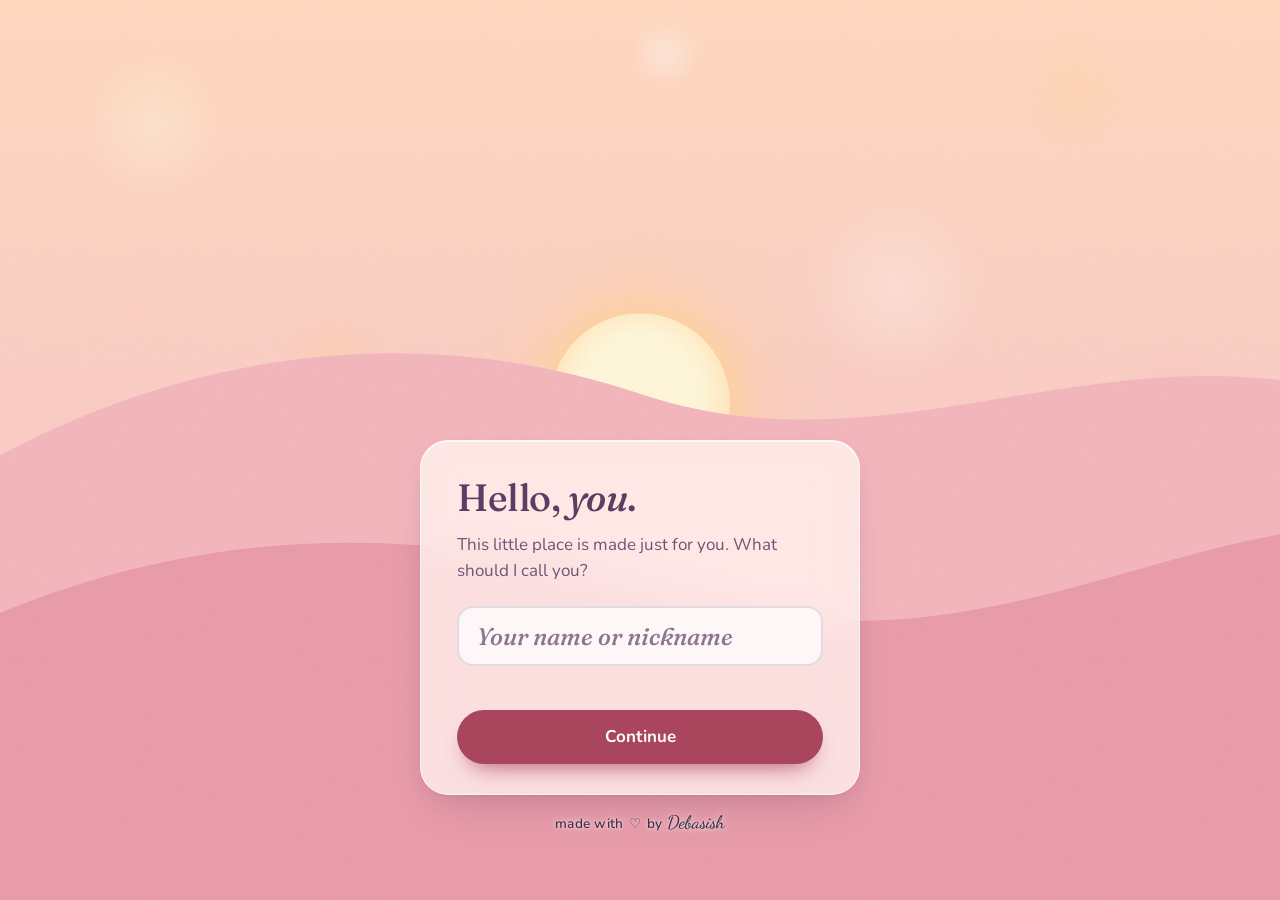
==== commit ca317262: "Add the creator's signature: made with love by Debasish - A handwritten signature (Dancing Script, s" ====
--- a/breathe.html
+++ b/breathe.html
@@ -15,6 +15,7 @@
   <!-- Phone status bar color. shared.js keeps this in sync with the saved sky. -->
   <meta name="theme-color" content="#FFD8BE">
   <meta name="description" content="Just follow the flower. No rush.">
+  <meta name="author" content="Debasish">
   <title>Breathe · Little Sunshine</title>
 
   <!-- Icons and the app manifest (installable, works offline) -->
--- a/styles.css
+++ b/styles.css
@@ -60,6 +60,15 @@
   unicode-range: U+0100-02BA, U+02BD-02C5, U+02C7-02CC, U+02CE-02D7, U+02DD-02FF, U+0304, U+0308, U+0329, U+1D00-1DBF, U+1E00-1E9F, U+1EF2-1EFF, U+2020, U+20A0-20AB, U+20AD-20C0, U+2113, U+2C60-2C7F, U+A720-A7FF;
 }
 
+/* The creator's signature only (script font, basic Latin) */
+@font-face {
+  font-family: "Dancing Script";
+  font-style: normal;
+  font-weight: 600;
+  font-display: swap;
+  src: url("fonts/dancing-script-latin.woff2") format("woff2");
+  unicode-range: U+0000-00FF, U+0131, U+0152-0153, U+02BB-02BC, U+02C6, U+02DA, U+02DC, U+0304, U+0308, U+0329, U+2000-206F, U+20AC, U+2122, U+2191, U+2193, U+2212, U+2215, U+FEFF, U+FFFD;
+}
 
 /* ---------------------------------------------------------------------
    1. Registered custom properties
@@ -158,6 +167,7 @@
 
   /* Type */
   --font-serif: "Fraunces", Georgia, "Times New Roman", serif;
+  --font-script: "Dancing Script", "Segoe Script", "Brush Script MT", cursive; /* the signature only */
   --font-sans: "Nunito", system-ui, -apple-system, "Segoe UI", Roboto, "Helvetica Neue", Arial, sans-serif;
 
   /* Shape */
@@ -955,10 +965,12 @@
   line-height: 1.25;
 }
 
-/* ---- Footer link ---- */
+/* ---- Footer: link, then the creator's signature ---- */
 .home-footer {
   display: flex;
-  justify-content: center;
+  flex-direction: column;
+  align-items: center;
+  gap: 10px;
   margin-top: 20px;
 }
 .home-footer .btn--link {
@@ -4064,3 +4076,130 @@
   .calm-volume__slider::-moz-range-thumb { box-shadow: 0 2px 5px rgb(var(--plum-rgb) / 0.3); }
   .calm-volume__slider:focus-visible::-moz-range-thumb { box-shadow: 0 0 0 3px var(--text); }
 }
+
+
+/* =====================================================================
+   31. The creator's signature: "made with love by Debasish"
+   Small, like an artist's signature on a painting. It sits on the sky
+   and hills, so it uses the deep on-sky plum (WCAG AA on all four skies
+   and both hills) with a soft cream glow around the letters.
+   ===================================================================== */
+.signature {
+  margin: 0;
+  color: var(--text-on-sky);
+  font-size: 0.85rem;
+  font-weight: 600;
+  letter-spacing: 0.02em;
+  text-align: center;
+  text-shadow:
+    0 0 2px rgb(var(--cream-rgb) / 0.85),
+    0 0 10px rgb(var(--cream-rgb) / 0.7);
+}
+.signature__heart {
+  display: inline-block;
+  margin: 0 0.1em;
+}
+.signature__name {
+  font-family: var(--font-script);
+  font-size: 1.35em;
+  font-weight: 600;
+  letter-spacing: 0;
+}
+
+/* Welcome page: under the card, on the hills; it appears last */
+.signature--welcome {
+  margin-top: 14px;
+  animation: signature-in 0.9s ease 1.6s backwards;
+}
+@keyframes signature-in {
+  from { opacity: 0; transform: translateY(4px); }
+}
+
+/* Today footer: a short line above it */
+.signature__line {
+  display: block;
+  width: 40px;
+  height: 2px;
+  margin-top: 6px;
+  border-radius: var(--radius-pill);
+  background: var(--button);
+}
+
+/* ---- Me: About card ---- */
+.about { text-align: center; }
+.about__note {
+  margin-top: 12px;
+  color: var(--text);
+  font-family: var(--font-serif);
+  font-style: italic;
+  font-weight: 500;
+  font-size: 18px;
+  line-height: 1.55;
+}
+.about__signature {
+  appearance: none;
+  position: relative;
+  display: grid;
+  place-items: center;
+  width: min(100%, 320px);
+  min-height: 48px;                /* still a comfortable tap when small */
+  margin: 8px auto 0;
+  padding: 0;
+  border: 0;
+  border-radius: var(--radius-input);
+  background: none;
+  cursor: pointer;
+  touch-action: manipulation;
+}
+.about__svg {
+  display: block;
+  width: 100%;
+  height: auto;
+  overflow: visible;
+}
+/* 2.2rem when the signature is at full size (320 wide) */
+.about__signature-text {
+  font-family: var(--font-script);
+  font-size: 35.2px;
+  font-weight: 600;
+  fill: var(--button);
+  stroke: var(--button);
+  stroke-width: 0.6;
+  stroke-linejoin: round;
+  stroke-dasharray: 700;
+  stroke-dashoffset: 0;
+}
+/* Written by hand: the pen traces the letters, then the ink fills in */
+.about.is-waiting .about__signature-text {
+  fill-opacity: 0;
+  stroke-dashoffset: 700;
+}
+.about.is-writing .about__signature-text {
+  animation: signature-write 2s ease-in-out forwards;
+}
+@keyframes signature-write {
+  0%   { stroke-dashoffset: 700; fill-opacity: 0; }
+  75%  { stroke-dashoffset: 0;   fill-opacity: 0; }
+  100% { stroke-dashoffset: 0;   fill-opacity: 1; }
+}
+.about__credit {
+  margin-top: 2px;
+  color: var(--text-soft);
+  font-size: 0.9rem;
+  font-weight: 600;
+}
+/* The easter egg's hearts come out of the signature */
+.about__hearts {
+  position: absolute;
+  inset: 0;
+  pointer-events: none;
+}
+.about__burst {
+  position: absolute;
+  inset: 0;
+}
+
+@media (prefers-reduced-motion: reduce) {
+  .signature--welcome { animation: none; }
+  .about.is-waiting .about__signature-text { fill-opacity: 1; stroke-dashoffset: 0; }
+}
